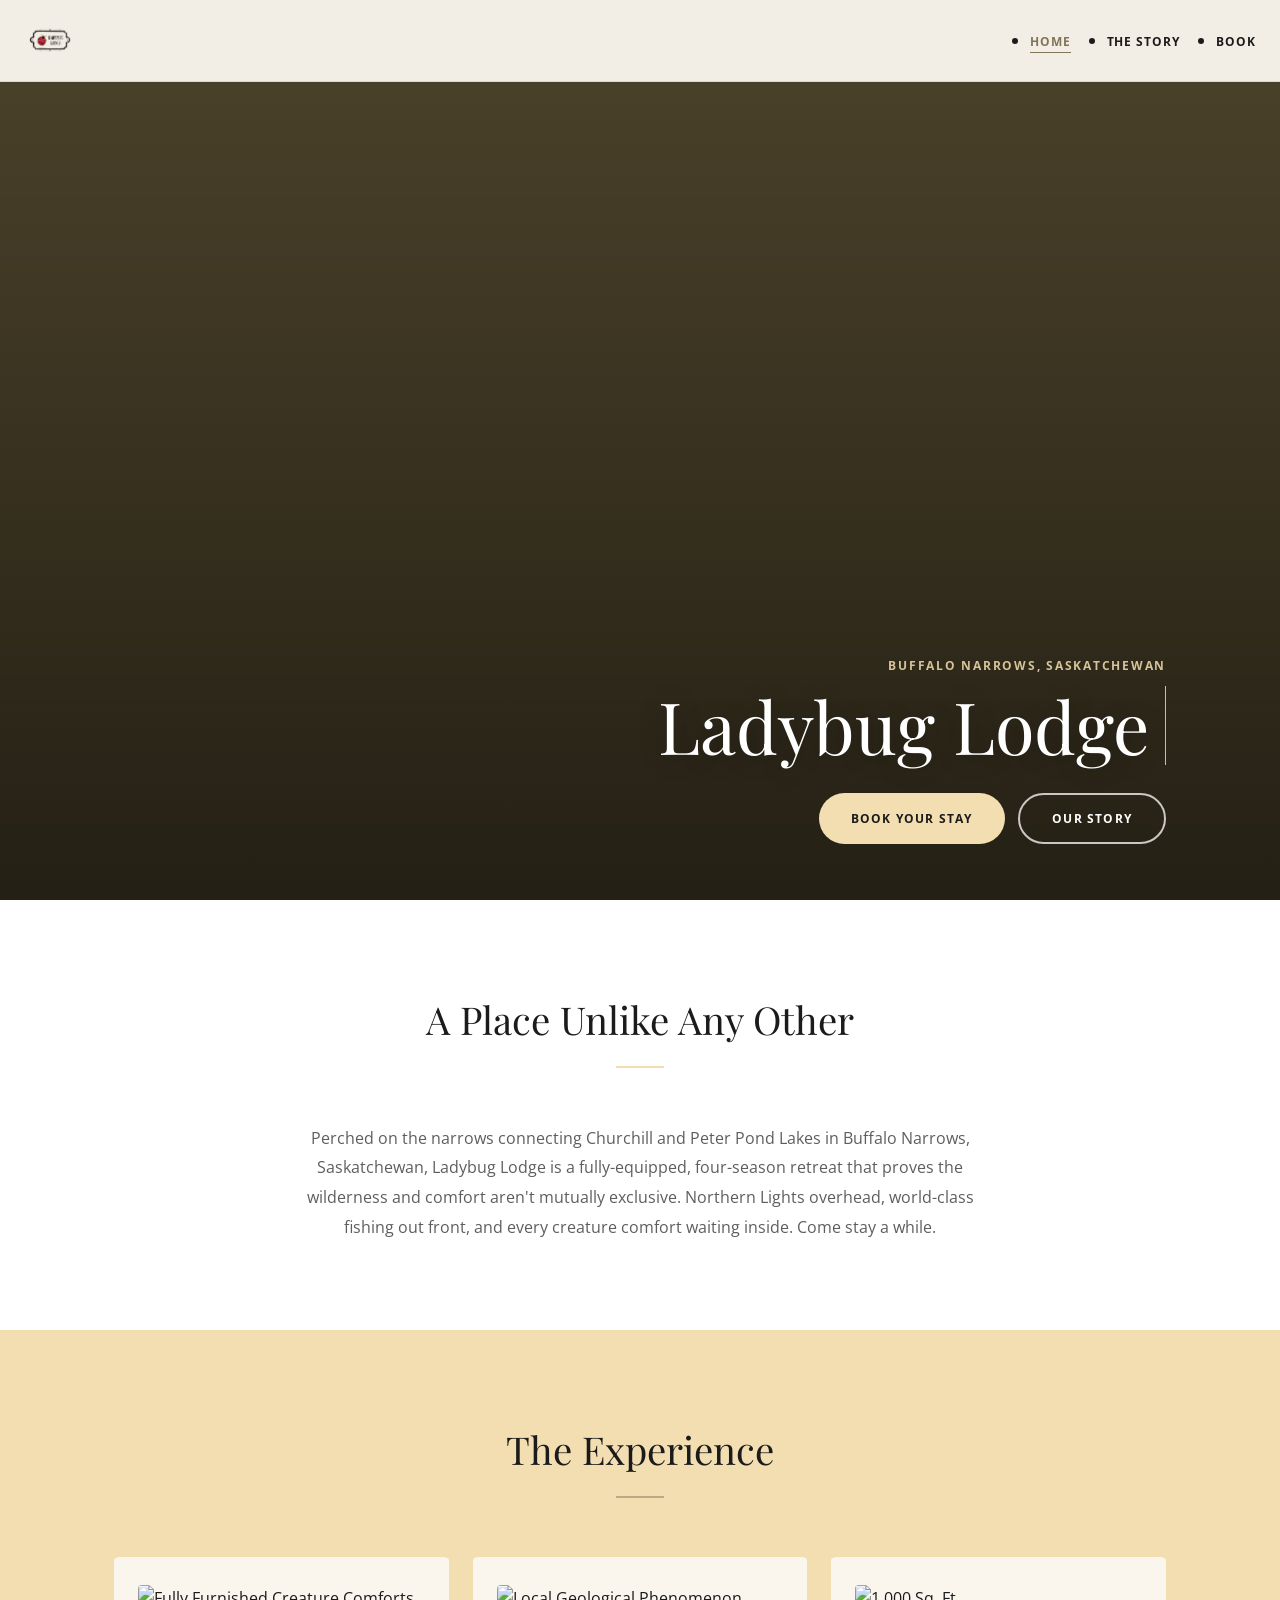
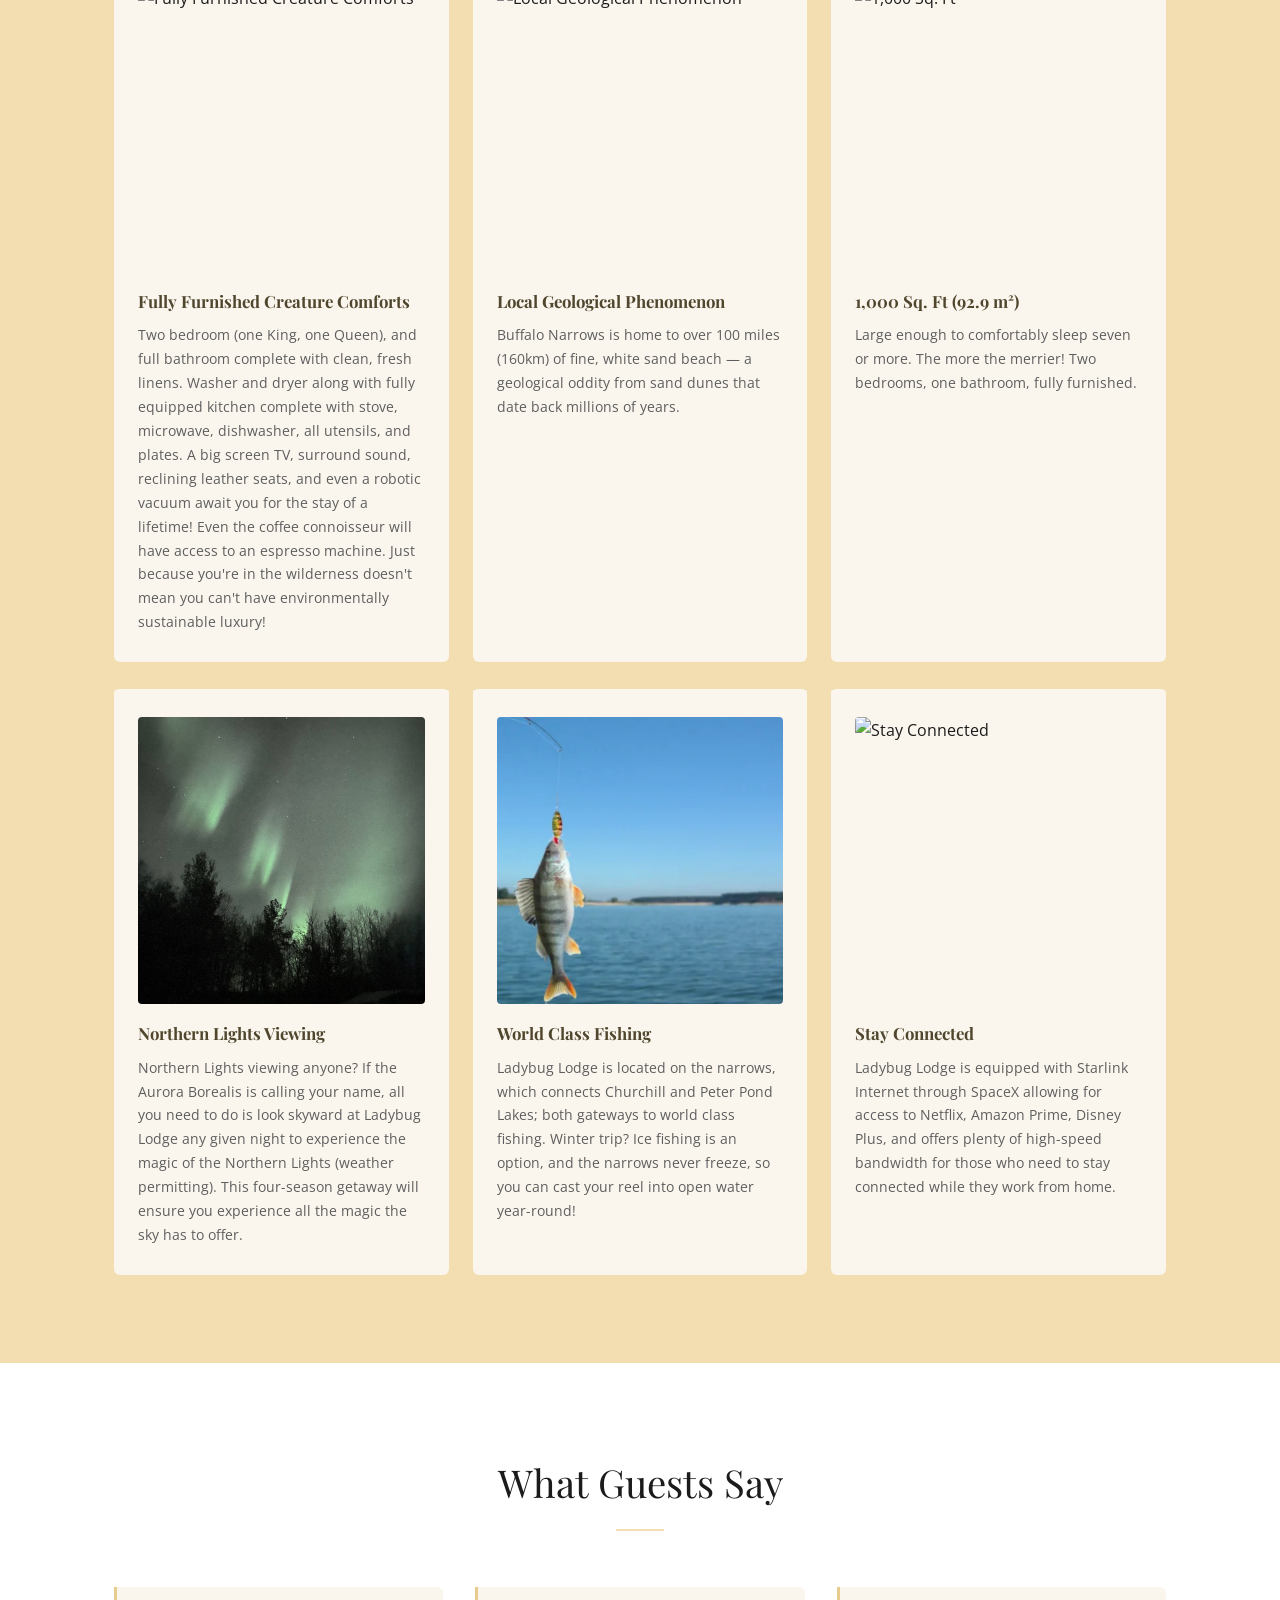
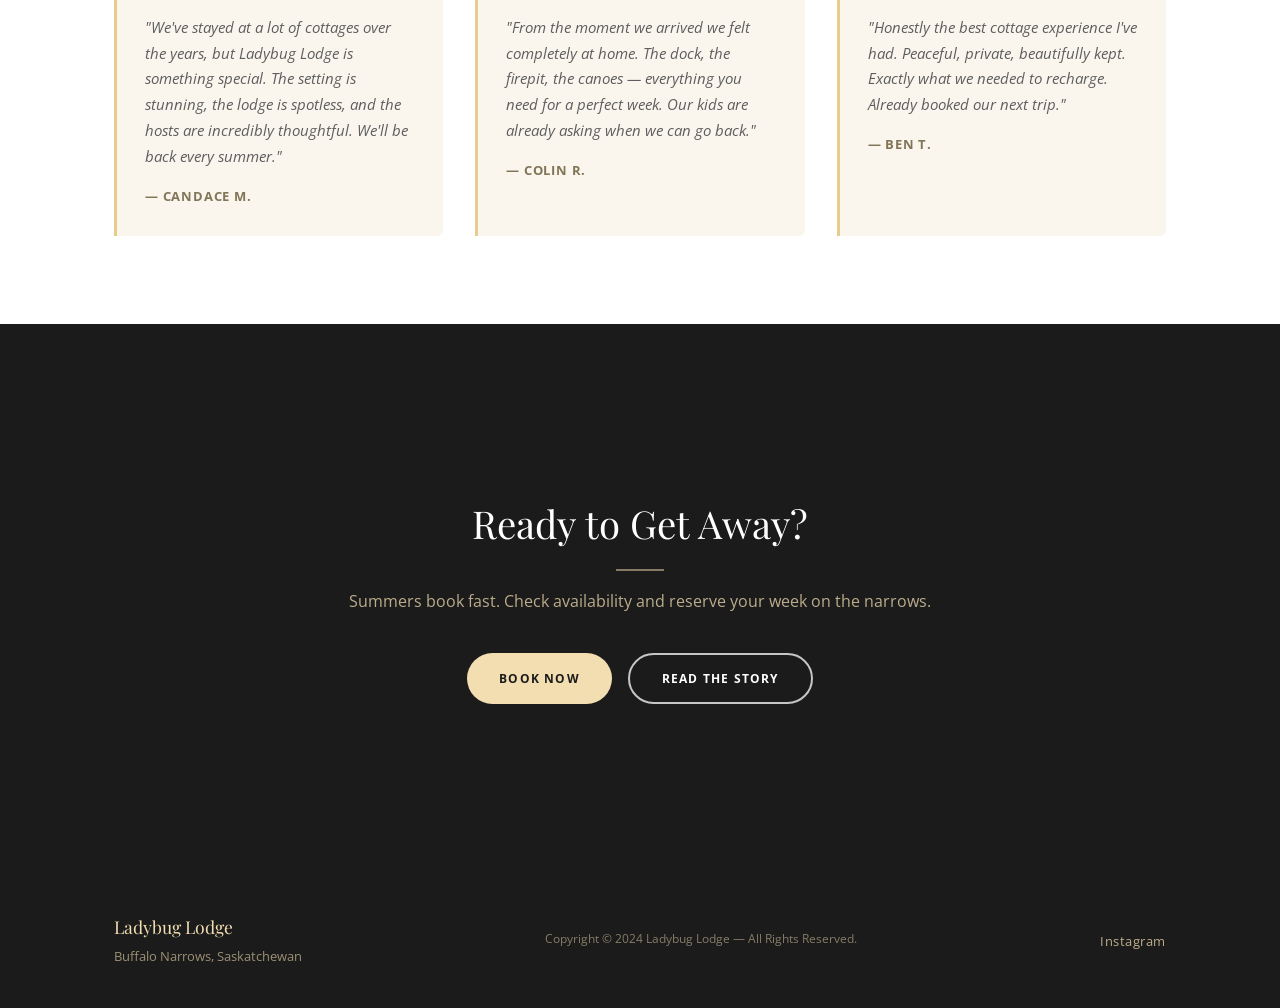
==== index.html @ e51185fc "Switch to local images — real lodge photos, local logo Replace all GoDaddy CDN image URLs with local" ====
<!DOCTYPE html>
<html lang="en">
<head>
  <meta charset="UTF-8">
  <meta name="viewport" content="width=device-width, initial-scale=1.0">
  <title>Ladybug Lodge — Buffalo Narrows, Saskatchewan</title>
  <meta name="description" content="Ladybug Lodge — a fully-equipped four-season retreat on the narrows connecting Churchill and Peter Pond Lakes in Buffalo Narrows, Saskatchewan.">
  <link rel="preconnect" href="https://fonts.googleapis.com">
  <link rel="preconnect" href="https://fonts.gstatic.com" crossorigin>
  <link href="https://fonts.googleapis.com/css2?family=Playfair+Display:wght@400;700&family=Open+Sans:wght@400;600;700&display=swap" rel="stylesheet">
  <link rel="stylesheet" href="style.css">
</head>
<body>

  <!-- NAV -->
  <nav class="nav">
    <a class="nav-logo" href="index.html">
      <img src="images/logo.png" alt="Ladybug Lodge">
    </a>
    <ul class="nav-links" id="navLinks">
      <li><a href="index.html" class="active">Home</a></li>
      <li><a href="story.html">The Story</a></li>
      <li><a href="book.html">Book</a></li>
    </ul>
    <button class="nav-hamburger" id="hamburger" aria-label="Open menu">&#9776;</button>
  </nav>

  <!-- HERO -->
  <section class="hero">
    <div class="hero-content">
      <p class="hero-eyebrow">Buffalo Narrows, Saskatchewan</p>
      <h1 class="hero-title">Ladybug Lodge</h1>
      <div class="hero-ctas">
        <a href="book.html" class="btn btn-primary">Book Your Stay</a>
        <a href="story.html" class="btn btn-outline-light">Our Story</a>
      </div>
    </div>
  </section>

  <!-- ABOUT -->
  <section class="section section-white">
    <div class="container">
      <div class="section-header">
        <h2 class="section-title">A Place Unlike Any Other</h2>
        <div class="section-divider"></div>
      </div>
      <p class="description">
        Perched on the narrows connecting Churchill and Peter Pond Lakes in Buffalo Narrows, Saskatchewan,
        Ladybug Lodge is a fully-equipped, four-season retreat that proves the wilderness and comfort aren't
        mutually exclusive. Northern Lights overhead, world-class fishing out front, and every creature
        comfort waiting inside. Come stay a while.
      </p>
    </div>
  </section>

  <!-- FEATURES -->
  <section class="section section-sand">
    <div class="container">
      <div class="section-header">
        <h2 class="section-title">The Experience</h2>
        <div class="section-divider"></div>
      </div>
      <div class="features">

        <div class="feature-card">
          <img class="feature-img" src="images/mugs.jpg" alt="Fully Furnished Creature Comforts">
          <h3 class="feature-title">Fully Furnished Creature Comforts</h3>
          <p class="feature-text">Two bedroom (one King, one Queen), and full bathroom complete with clean, fresh linens. Washer and dryer along with fully equipped kitchen complete with stove, microwave, dishwasher, all utensils, and plates. A big screen TV, surround sound, reclining leather seats, and even a robotic vacuum await you for the stay of a lifetime! Even the coffee connoisseur will have access to an espresso machine. Just because you're in the wilderness doesn't mean you can't have environmentally sustainable luxury!</p>
        </div>

        <div class="feature-card">
          <img class="feature-img" src="images/beach-1.jpg" alt="Local Geological Phenomenon">
          <h3 class="feature-title">Local Geological Phenomenon</h3>
          <p class="feature-text">Buffalo Narrows is home to over 100 miles (160km) of fine, white sand beach — a geological oddity from sand dunes that date back millions of years.</p>
        </div>

        <div class="feature-card">
          <img class="feature-img" src="images/hammock-loft.JPG" alt="1,000 Sq. Ft">
          <h3 class="feature-title">1,000 Sq. Ft (92.9 m&sup2;)</h3>
          <p class="feature-text">Large enough to comfortably sleep seven or more. The more the merrier! Two bedrooms, one bathroom, fully furnished.</p>
        </div>

        <div class="feature-card">
          <img class="feature-img" src="images/Northern-Lights.jpg" alt="Northern Lights Viewing">
          <h3 class="feature-title">Northern Lights Viewing</h3>
          <p class="feature-text">Northern Lights viewing anyone? If the Aurora Borealis is calling your name, all you need to do is look skyward at Ladybug Lodge any given night to experience the magic of the Northern Lights (weather permitting). This four-season getaway will ensure you experience all the magic the sky has to offer.</p>
        </div>

        <div class="feature-card">
          <img class="feature-img" src="images/walleye-rod.jpg" alt="World Class Fishing">
          <h3 class="feature-title">World Class Fishing</h3>
          <p class="feature-text">Ladybug Lodge is located on the narrows, which connects Churchill and Peter Pond Lakes; both gateways to world class fishing. Winter trip? Ice fishing is an option, and the narrows never freeze, so you can cast your reel into open water year-round!</p>
        </div>

        <div class="feature-card">
          <img class="feature-img" src="images/Writing-Nook.JPG" alt="Stay Connected">
          <h3 class="feature-title">Stay Connected</h3>
          <p class="feature-text">Ladybug Lodge is equipped with Starlink Internet through SpaceX allowing for access to Netflix, Amazon Prime, Disney Plus, and offers plenty of high-speed bandwidth for those who need to stay connected while they work from home.</p>
        </div>

      </div>
    </div>
  </section>

  <!-- REVIEWS -->
  <section class="section section-white">
    <div class="container">
      <div class="section-header">
        <h2 class="section-title">What Guests Say</h2>
        <div class="section-divider"></div>
      </div>
      <div class="reviews">
        <div class="review-card">
          <p class="review-quote">"We've stayed at a lot of cottages over the years, but Ladybug Lodge is something special. The setting is stunning, the lodge is spotless, and the hosts are incredibly thoughtful. We'll be back every summer."</p>
          <p class="review-author">— Candace M.</p>
        </div>
        <div class="review-card">
          <p class="review-quote">"From the moment we arrived we felt completely at home. The dock, the firepit, the canoes — everything you need for a perfect week. Our kids are already asking when we can go back."</p>
          <p class="review-author">— Colin R.</p>
        </div>
        <div class="review-card">
          <p class="review-quote">"Honestly the best cottage experience I've had. Peaceful, private, beautifully kept. Exactly what we needed to recharge. Already booked our next trip."</p>
          <p class="review-author">— Ben T.</p>
        </div>
      </div>
    </div>
  </section>

  <!-- CTA BANNER -->
  <section class="section section-charcoal">
    <div class="container cta-banner">
      <h2 class="section-title">Ready to Get Away?</h2>
      <div class="section-divider"></div>
      <p class="description" style="color: rgba(242,222,177,0.75); margin-top: 1rem;">
        Summers book fast. Check availability and reserve your week on the narrows.
      </p>
      <div style="display:flex; gap: 1rem; justify-content: center; flex-wrap: wrap; margin-top: 2rem;">
        <a href="book.html" class="btn btn-primary">Book Now</a>
        <a href="story.html" class="btn btn-outline-light">Read the Story</a>
      </div>
    </div>
  </section>

  <!-- FOOTER -->
  <footer class="footer">
    <div class="container footer-inner">
      <div>
        <p class="footer-logo">Ladybug Lodge</p>
        <p class="footer-address">Buffalo Narrows, Saskatchewan</p>
      </div>
      <p class="footer-copy">Copyright &copy; 2024 Ladybug Lodge &mdash; All Rights Reserved.</p>
      <div class="footer-social">
        <a href="https://www.instagram.com/ladybuglodge" target="_blank" rel="noopener">Instagram</a>
      </div>
    </div>
  </footer>

  <script>
    const hamburger = document.getElementById('hamburger');
    const navLinks = document.getElementById('navLinks');
    hamburger.addEventListener('click', () => navLinks.classList.toggle('open'));
  </script>

</body>
</html>
---- style.css ----
*, *::before, *::after { box-sizing: border-box; margin: 0; padding: 0; }

:root {
  --sand:       #f2deb1;
  --sand-light: #faf6ee;
  --sand-dark:  #e8cc8e;
  --charcoal:   #1b1b1b;
  --brown:      #827557;
  --brown-dark: #50462d;
  --gray:       #5e5e5e;
  --white:      #ffffff;
  --max-w:      1100px;
}

html { scroll-behavior: smooth; }

body {
  font-family: 'Open Sans', arial, sans-serif;
  font-size: 16px;
  line-height: 1.65;
  color: var(--charcoal);
  background: var(--sand-light);
}

img { display: block; max-width: 100%; }

a { color: inherit; }

/* ─── NAVIGATION ─────────────────────────────────────────── */
.nav {
  position: fixed; top: 0; left: 0; right: 0; z-index: 200;
  display: flex; align-items: center; justify-content: space-between;
  padding: 0.9rem 1.5rem;
  background: rgba(250, 246, 238, 0.96);
  backdrop-filter: blur(8px);
  border-bottom: 1px solid rgba(130, 117, 87, 0.18);
  transition: background 0.3s;
}

.nav-logo {
  display: flex; align-items: center;
  text-decoration: none;
}

.nav-logo img {
  height: 52px;
  width: auto;
  object-fit: contain;
}

.nav-links {
  display: flex; align-items: center; gap: 2.25rem;
}

.nav-links a {
  font-size: 0.75rem;
  font-weight: 700;
  letter-spacing: 0.08em;
  text-transform: uppercase;
  text-decoration: none;
  color: var(--charcoal);
  padding-bottom: 2px;
  border-bottom: 1px solid transparent;
  transition: color 0.2s, border-color 0.2s;
}

.nav-links a:hover,
.nav-links a.active {
  color: var(--brown);
  border-bottom-color: var(--brown);
}

.nav-hamburger {
  display: none;
  background: none; border: none; cursor: pointer;
  font-size: 1.6rem; color: var(--charcoal);
  padding: 0.25rem;
  line-height: 1;
}

/* ─── HERO ───────────────────────────────────────────────── */
.hero {
  height: 100vh; min-height: 640px;
  position: relative;
  display: flex; align-items: flex-end;
  background-color: var(--brown-dark);
  background-image: url('images/hero.jpg');
  background-size: cover;
  background-position: center 30%;
  background-attachment: fixed;
}

.hero::after {
  content: '';
  position: absolute; inset: 0;
  background: linear-gradient(to bottom,
    rgba(0,0,0,0.04) 0%,
    rgba(0,0,0,0.55) 100%);
}

.hero-content {
  position: relative; z-index: 1;
  width: 100%; max-width: var(--max-w);
  margin: 0 auto;
  padding: 3rem 1.5rem 3.5rem;
  text-align: right;
}

.hero-eyebrow {
  font-size: 0.78rem;
  font-weight: 700;
  letter-spacing: 0.14em;
  text-transform: uppercase;
  color: var(--sand);
  margin-bottom: 0.6rem;
  opacity: 0.85;
}

.hero-title {
  font-family: 'Playfair Display', Georgia, serif;
  font-size: clamp(2.4rem, 6vw, 4.5rem);
  font-weight: 400;
  color: var(--white);
  line-height: 1.1;
  text-shadow: 0 2px 24px rgba(0,0,0,0.25);
  border-right: 1px solid rgba(255,255,255,0.7);
  padding-right: 1rem;
  display: inline-block;
}

.hero-ctas {
  display: flex; gap: 0.85rem; justify-content: flex-end;
  margin-top: 1.75rem;
  flex-wrap: wrap;
}

/* ─── BUTTONS ────────────────────────────────────────────── */
.btn {
  display: inline-flex; align-items: center; justify-content: center;
  padding: 0.85rem 2rem;
  border-radius: 50px;
  font-size: 0.75rem;
  font-weight: 700;
  letter-spacing: 0.1em;
  text-transform: uppercase;
  text-decoration: none;
  cursor: pointer;
  border: none;
  transition: all 0.2s;
  min-height: 50px;
}

.btn-primary {
  background: var(--sand);
  color: var(--charcoal);
}
.btn-primary:hover { background: #fefcf9; }

.btn-dark {
  background: var(--charcoal);
  color: var(--sand);
}
.btn-dark:hover { background: #333; }

.btn-outline-light {
  background: transparent;
  color: var(--white);
  border: 2px solid rgba(255,255,255,0.75);
}
.btn-outline-light:hover { background: rgba(255,255,255,0.12); }

.btn-outline-dark {
  background: transparent;
  color: var(--charcoal);
  border: 2px solid var(--charcoal);
}
.btn-outline-dark:hover { background: var(--charcoal); color: var(--sand-light); }

/* ─── LAYOUT ─────────────────────────────────────────────── */
.container {
  max-width: var(--max-w);
  margin: 0 auto;
  padding: 0 1.5rem;
}

.section { padding: 5.5rem 0; }
.section-white { background: var(--white); }
.section-sand  { background: var(--sand); }
.section-charcoal { background: var(--charcoal); color: var(--white); }

.section-header { text-align: center; margin-bottom: 3.5rem; }

.section-title {
  font-family: 'Playfair Display', Georgia, serif;
  font-size: clamp(1.6rem, 3vw, 2.4rem);
  font-weight: 400;
  color: inherit;
}

.section-divider {
  width: 48px; height: 2px;
  background: var(--sand);
  margin: 0.9rem auto 0;
}
.section-charcoal .section-divider { background: rgba(242,222,177,0.5); }
.section-sand .section-divider { background: rgba(80,70,45,0.35); }

/* ─── DESCRIPTION (centered text block) ─────────────────── */
.description {
  max-width: 680px;
  margin: 0 auto;
  font-size: 1rem;
  line-height: 1.85;
  color: var(--gray);
  text-align: center;
}

/* ─── FEATURES ───────────────────────────────────────────── */
.features {
  display: grid;
  grid-template-columns: repeat(3, 1fr);
  gap: 1.5rem;
}

.feature-card {
  background: var(--sand-light);
  border-radius: 6px;
  padding: 1.75rem 1.5rem;
  border-top: 3px solid var(--sand);
}

.feature-icon { font-size: 1.75rem; margin-bottom: 0.65rem; }

.feature-img {
  width: 100%;
  aspect-ratio: 1 / 1;
  object-fit: cover;
  border-radius: 4px;
  margin-bottom: 1rem;
}

.feature-title {
  font-family: 'Playfair Display', Georgia, serif;
  font-size: 1.05rem;
  font-weight: 700;
  margin-bottom: 0.5rem;
  color: var(--brown-dark);
}

.feature-text {
  font-size: 0.88rem;
  color: var(--gray);
  line-height: 1.7;
}

/* ─── REVIEWS ────────────────────────────────────────────── */
.reviews {
  display: grid;
  grid-template-columns: repeat(3, 1fr);
  gap: 2rem;
}

.review-card {
  padding: 1.75rem;
  border-left: 3px solid var(--sand-dark);
  background: var(--sand-light);
  border-radius: 0 6px 6px 0;
}

.review-quote {
  font-size: 0.925rem;
  line-height: 1.75;
  color: var(--gray);
  font-style: italic;
}

.review-author {
  margin-top: 1rem;
  font-weight: 700;
  font-size: 0.82rem;
  letter-spacing: 0.06em;
  text-transform: uppercase;
  color: var(--brown);
}

/* ─── CTA BANNER ─────────────────────────────────────────── */
.cta-banner {
  text-align: center;
  padding: 5rem 1.5rem;
}

.cta-banner .section-title { margin-bottom: 0.75rem; }
.cta-banner .description { margin-bottom: 2.25rem; }

/* ─── BOOK PAGE ──────────────────────────────────────────── */
.book-grid {
  display: grid;
  grid-template-columns: 1fr 1fr;
  gap: 2rem;
  margin-top: 1rem;
}

.book-card {
  background: var(--white);
  border-radius: 8px;
  padding: 2.25rem 2rem;
  text-align: center;
  border: 1px solid rgba(130,117,87,0.2);
}

.book-card-title {
  font-family: 'Playfair Display', Georgia, serif;
  font-size: 1.3rem;
  margin-bottom: 0.65rem;
  color: var(--brown-dark);
}

.book-card-text {
  font-size: 0.9rem;
  color: var(--gray);
  margin-bottom: 1.75rem;
  line-height: 1.7;
}

.placeholder-block {
  background: var(--white);
  border: 2px dashed rgba(130,117,87,0.35);
  border-radius: 8px;
  padding: 3rem 2rem;
  text-align: center;
  color: var(--gray);
  font-size: 0.9rem;
}

.placeholder-block p { margin-bottom: 0.4rem; }
.placeholder-block strong { color: var(--brown); }

/* ─── STORY PAGE ─────────────────────────────────────────── */
.story-body {
  max-width: 720px;
  margin: 0 auto;
  font-size: 1.05rem;
  line-height: 1.9;
  color: var(--charcoal);
}

.story-body p { margin-bottom: 1.5rem; }
.story-body h2 { font-family: 'Playfair Display', Georgia, serif; margin-bottom: 1rem; color: var(--brown-dark); }

/* ─── FOOTER ─────────────────────────────────────────────── */
.footer {
  background: var(--charcoal);
  padding: 2.5rem 0;
}

.footer-inner {
  display: flex;
  align-items: center;
  justify-content: space-between;
  flex-wrap: wrap;
  gap: 1.25rem;
}

.footer-logo {
  font-family: 'Playfair Display', Georgia, serif;
  font-size: 1.1rem;
  color: var(--sand);
  margin-bottom: 0.3rem;
}

.footer-address {
  font-size: 0.82rem;
  color: rgba(242,222,177,0.6);
}

.footer-copy {
  font-size: 0.78rem;
  color: rgba(242,222,177,0.5);
}

.footer-social a {
  font-size: 0.8rem;
  color: var(--sand);
  text-decoration: none;
  opacity: 0.75;
  letter-spacing: 0.04em;
  transition: opacity 0.2s;
}
.footer-social a:hover { opacity: 1; }

/* ─── PAGE HERO (interior pages) ────────────────────────── */
.page-hero {
  padding-top: 120px;
  padding-bottom: 4rem;
  background: var(--white);
  border-bottom: 1px solid rgba(130,117,87,0.15);
}

.page-hero-title {
  font-family: 'Playfair Display', Georgia, serif;
  font-size: clamp(2rem, 4vw, 3rem);
  font-weight: 400;
  color: var(--brown-dark);
  margin-bottom: 0.5rem;
}

.page-hero-sub {
  font-size: 1rem;
  color: var(--gray);
}

/* ─── RESPONSIVE ─────────────────────────────────────────── */
@media (max-width: 900px) {
  .features  { grid-template-columns: repeat(2, 1fr); }
  .reviews   { grid-template-columns: repeat(2, 1fr); }
  .book-grid { grid-template-columns: 1fr; }
}

@media (max-width: 640px) {
  .nav-links { display: none; }
  .nav-hamburger { display: block; }

  .nav-links.open {
    display: flex; flex-direction: column; gap: 0;
    position: absolute; top: 100%; left: 0; right: 0;
    background: rgba(250,246,238,0.99);
    padding: 0.5rem 0;
    border-bottom: 1px solid rgba(130,117,87,0.2);
    box-shadow: 0 4px 16px rgba(0,0,0,0.08);
  }

  .nav-links.open a {
    padding: 0.85rem 1.5rem;
    border-bottom: none;
    display: block;
  }

  .hero { background-attachment: scroll; }
  .hero-content { text-align: center; }
  .hero-title { border-right: none; border-bottom: 1px solid rgba(255,255,255,0.6); padding-right: 0; padding-bottom: 0.5rem; }
  .hero-ctas { justify-content: center; }

  .features { grid-template-columns: 1fr; }
  .reviews   { grid-template-columns: 1fr; }

  .footer-inner { flex-direction: column; text-align: center; }
}
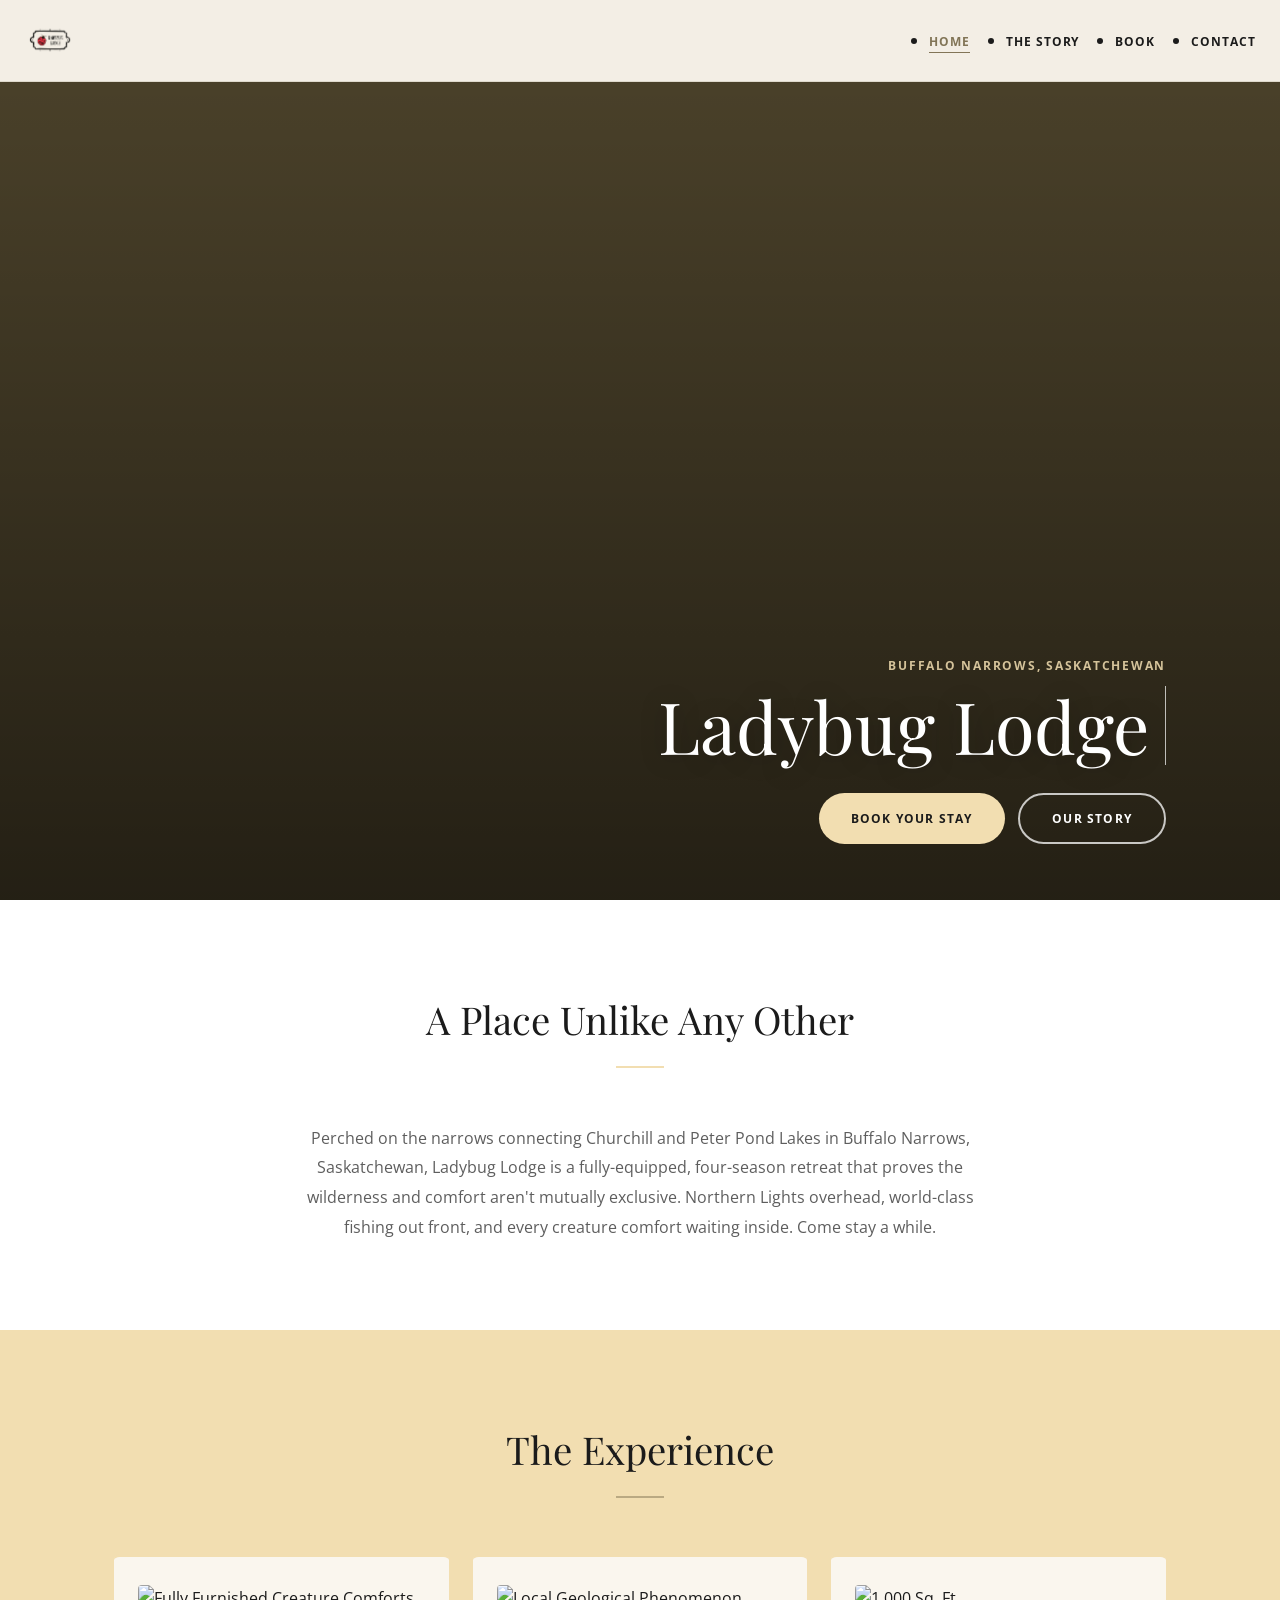
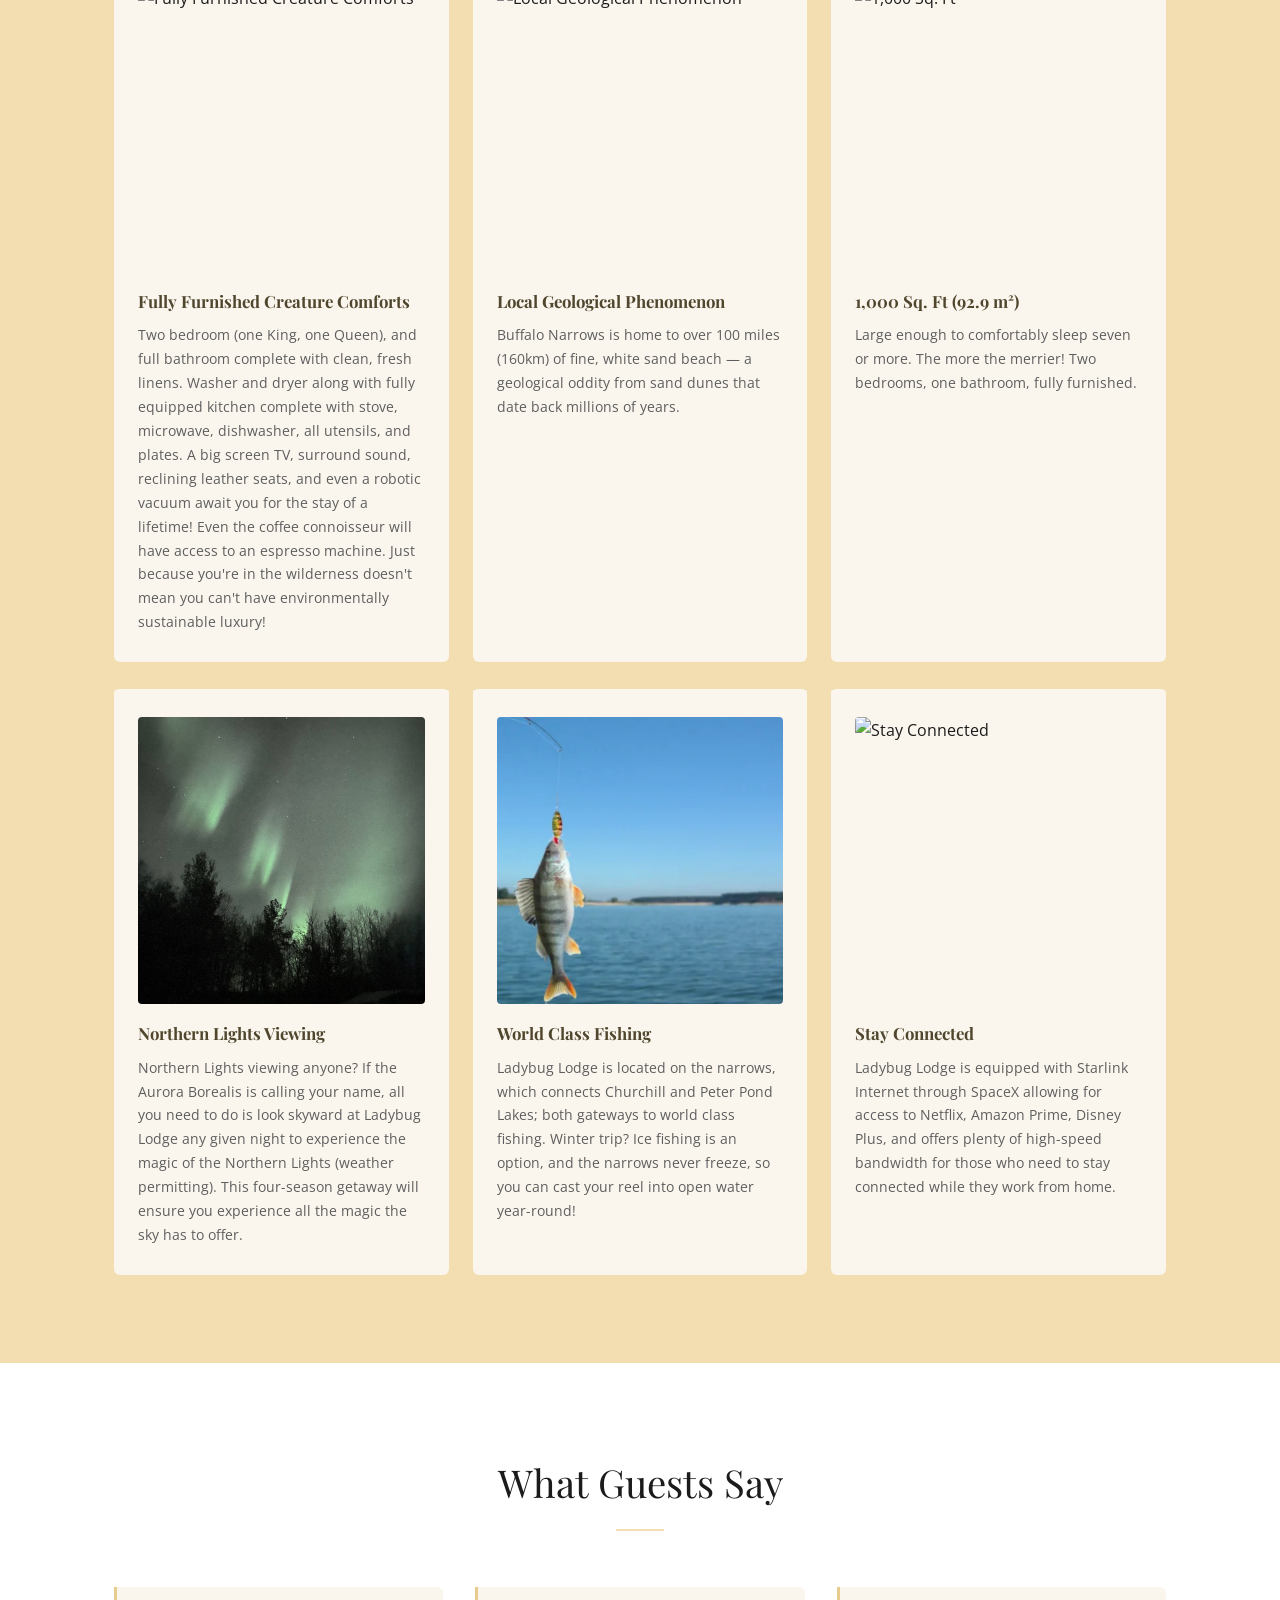
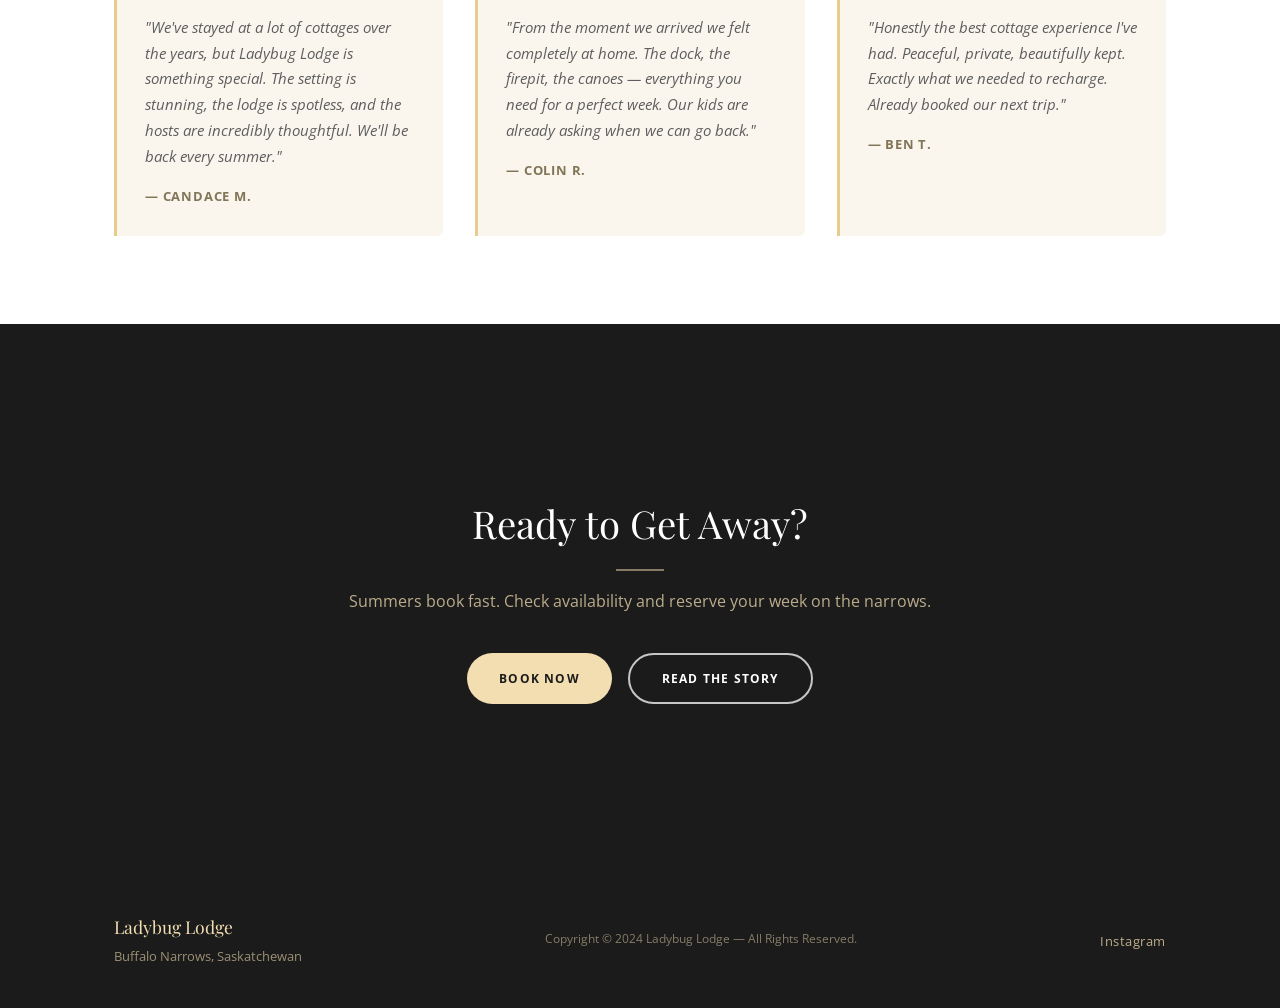
==== commit 8a9e9f99: "Add Contact page and restructure booking flow - New contact.html with inquiry form (name, dates, ema" ====
--- a/index.html
+++ b/index.html
@@ -21,6 +21,7 @@
       <li><a href="index.html" class="active">Home</a></li>
       <li><a href="story.html">The Story</a></li>
       <li><a href="book.html">Book</a></li>
+      <li><a href="contact.html">Contact</a></li>
     </ul>
     <button class="nav-hamburger" id="hamburger" aria-label="Open menu">&#9776;</button>
   </nav>
--- a/style.css
+++ b/style.css
@@ -347,6 +347,178 @@
 .story-body p { margin-bottom: 1.5rem; }
 .story-body h2 { font-family: 'Playfair Display', Georgia, serif; margin-bottom: 1rem; color: var(--brown-dark); }
 
+.story-share {
+  margin-top: 2.5rem;
+  padding-top: 2rem;
+  border-top: 1px solid rgba(130,117,87,0.2);
+}
+
+.story-share-label {
+  font-size: 0.82rem;
+  font-weight: 700;
+  letter-spacing: 0.08em;
+  text-transform: uppercase;
+  color: var(--brown);
+  margin-bottom: 1rem;
+}
+
+.story-share-btns {
+  display: flex;
+  gap: 0.75rem;
+  flex-wrap: wrap;
+}
+
+.share-btn {
+  display: inline-flex;
+  align-items: center;
+  padding: 0.6rem 1.25rem;
+  border-radius: 50px;
+  font-size: 0.75rem;
+  font-weight: 700;
+  letter-spacing: 0.08em;
+  text-transform: uppercase;
+  text-decoration: none;
+  transition: opacity 0.2s;
+}
+.share-btn:hover { opacity: 0.85; }
+.share-facebook { background: #1877f2; color: #fff; }
+.share-x        { background: #000;    color: #fff; }
+.share-whatsapp { background: #25d366; color: #fff; }
+
+/* ─── BOOK DIRECT BANNER ─────────────────────────────────── */
+.book-direct-banner {
+  display: flex;
+  align-items: center;
+  justify-content: space-between;
+  gap: 2.5rem;
+  flex-wrap: wrap;
+  padding: 4rem 1.5rem;
+}
+
+.book-direct-cta {
+  text-align: center;
+  flex-shrink: 0;
+}
+
+/* ─── CONTACT PAGE ───────────────────────────────────────── */
+.contact-grid {
+  display: grid;
+  grid-template-columns: 1.2fr 0.8fr;
+  gap: 4rem;
+  align-items: start;
+}
+
+.form-row {
+  display: grid;
+  grid-template-columns: 1fr 1fr;
+  gap: 1rem;
+}
+
+.form-group {
+  display: flex;
+  flex-direction: column;
+  margin-bottom: 1.25rem;
+}
+
+.form-label {
+  font-size: 0.78rem;
+  font-weight: 700;
+  letter-spacing: 0.06em;
+  text-transform: uppercase;
+  color: var(--brown);
+  margin-bottom: 0.4rem;
+}
+
+.form-input {
+  border: 1.5px solid rgba(130,117,87,0.35);
+  border-radius: 6px;
+  padding: 0.7rem 0.9rem;
+  font-size: 0.95rem;
+  font-family: inherit;
+  color: var(--charcoal);
+  background: var(--white);
+  transition: border-color 0.2s;
+  outline: none;
+}
+
+.form-input:focus { border-color: var(--brown); }
+
+.form-textarea {
+  resize: vertical;
+  min-height: 100px;
+}
+
+.form-success {
+  text-align: center;
+  padding: 3rem 2rem;
+  background: var(--sand-light);
+  border-radius: 8px;
+  border: 2px solid var(--sand-dark);
+}
+
+.form-success p {
+  font-family: 'Playfair Display', Georgia, serif;
+  font-size: 1.1rem;
+  color: var(--brown-dark);
+}
+
+.why-direct-list {
+  list-style: none;
+  padding: 0;
+  margin-bottom: 2rem;
+}
+
+.why-direct-list li {
+  padding: 0.65rem 0 0.65rem 1.5rem;
+  position: relative;
+  font-size: 0.95rem;
+  color: var(--gray);
+  border-bottom: 1px solid rgba(130,117,87,0.12);
+  line-height: 1.6;
+}
+
+.why-direct-list li::before {
+  content: '✓';
+  position: absolute;
+  left: 0;
+  color: var(--brown);
+  font-weight: 700;
+}
+
+.contact-card {
+  background: var(--sand-light);
+  border-radius: 8px;
+  padding: 1.25rem 1.5rem;
+  border-left: 3px solid var(--sand-dark);
+}
+
+.contact-card-label {
+  font-size: 0.78rem;
+  font-weight: 700;
+  letter-spacing: 0.06em;
+  text-transform: uppercase;
+  color: var(--brown);
+  margin-bottom: 0.35rem;
+}
+
+.contact-card-number {
+  display: block;
+  font-family: 'Playfair Display', Georgia, serif;
+  font-size: 1.35rem;
+  color: var(--brown-dark);
+  text-decoration: none;
+  margin-bottom: 0.25rem;
+}
+
+.contact-card-number:hover { color: var(--brown); }
+
+.contact-card-email { font-size: 1rem; }
+
+.contact-card-note {
+  font-size: 0.82rem;
+  color: var(--gray);
+}
+
 /* ─── FOOTER ─────────────────────────────────────────────── */
 .footer {
   background: var(--charcoal);
@@ -411,9 +583,11 @@
 
 /* ─── RESPONSIVE ─────────────────────────────────────────── */
 @media (max-width: 900px) {
-  .features  { grid-template-columns: repeat(2, 1fr); }
-  .reviews   { grid-template-columns: repeat(2, 1fr); }
-  .book-grid { grid-template-columns: 1fr; }
+  .features       { grid-template-columns: repeat(2, 1fr); }
+  .reviews        { grid-template-columns: repeat(2, 1fr); }
+  .book-grid      { grid-template-columns: 1fr; }
+  .contact-grid   { grid-template-columns: 1fr; gap: 3rem; }
+  .book-direct-banner { flex-direction: column; align-items: flex-start; }
 }
 
 @media (max-width: 640px) {
@@ -440,8 +614,9 @@
   .hero-title { border-right: none; border-bottom: 1px solid rgba(255,255,255,0.6); padding-right: 0; padding-bottom: 0.5rem; }
   .hero-ctas { justify-content: center; }
 
-  .features { grid-template-columns: 1fr; }
-  .reviews   { grid-template-columns: 1fr; }
+  .features   { grid-template-columns: 1fr; }
+  .reviews    { grid-template-columns: 1fr; }
+  .form-row   { grid-template-columns: 1fr; }
 
   .footer-inner { flex-direction: column; text-align: center; }
 }
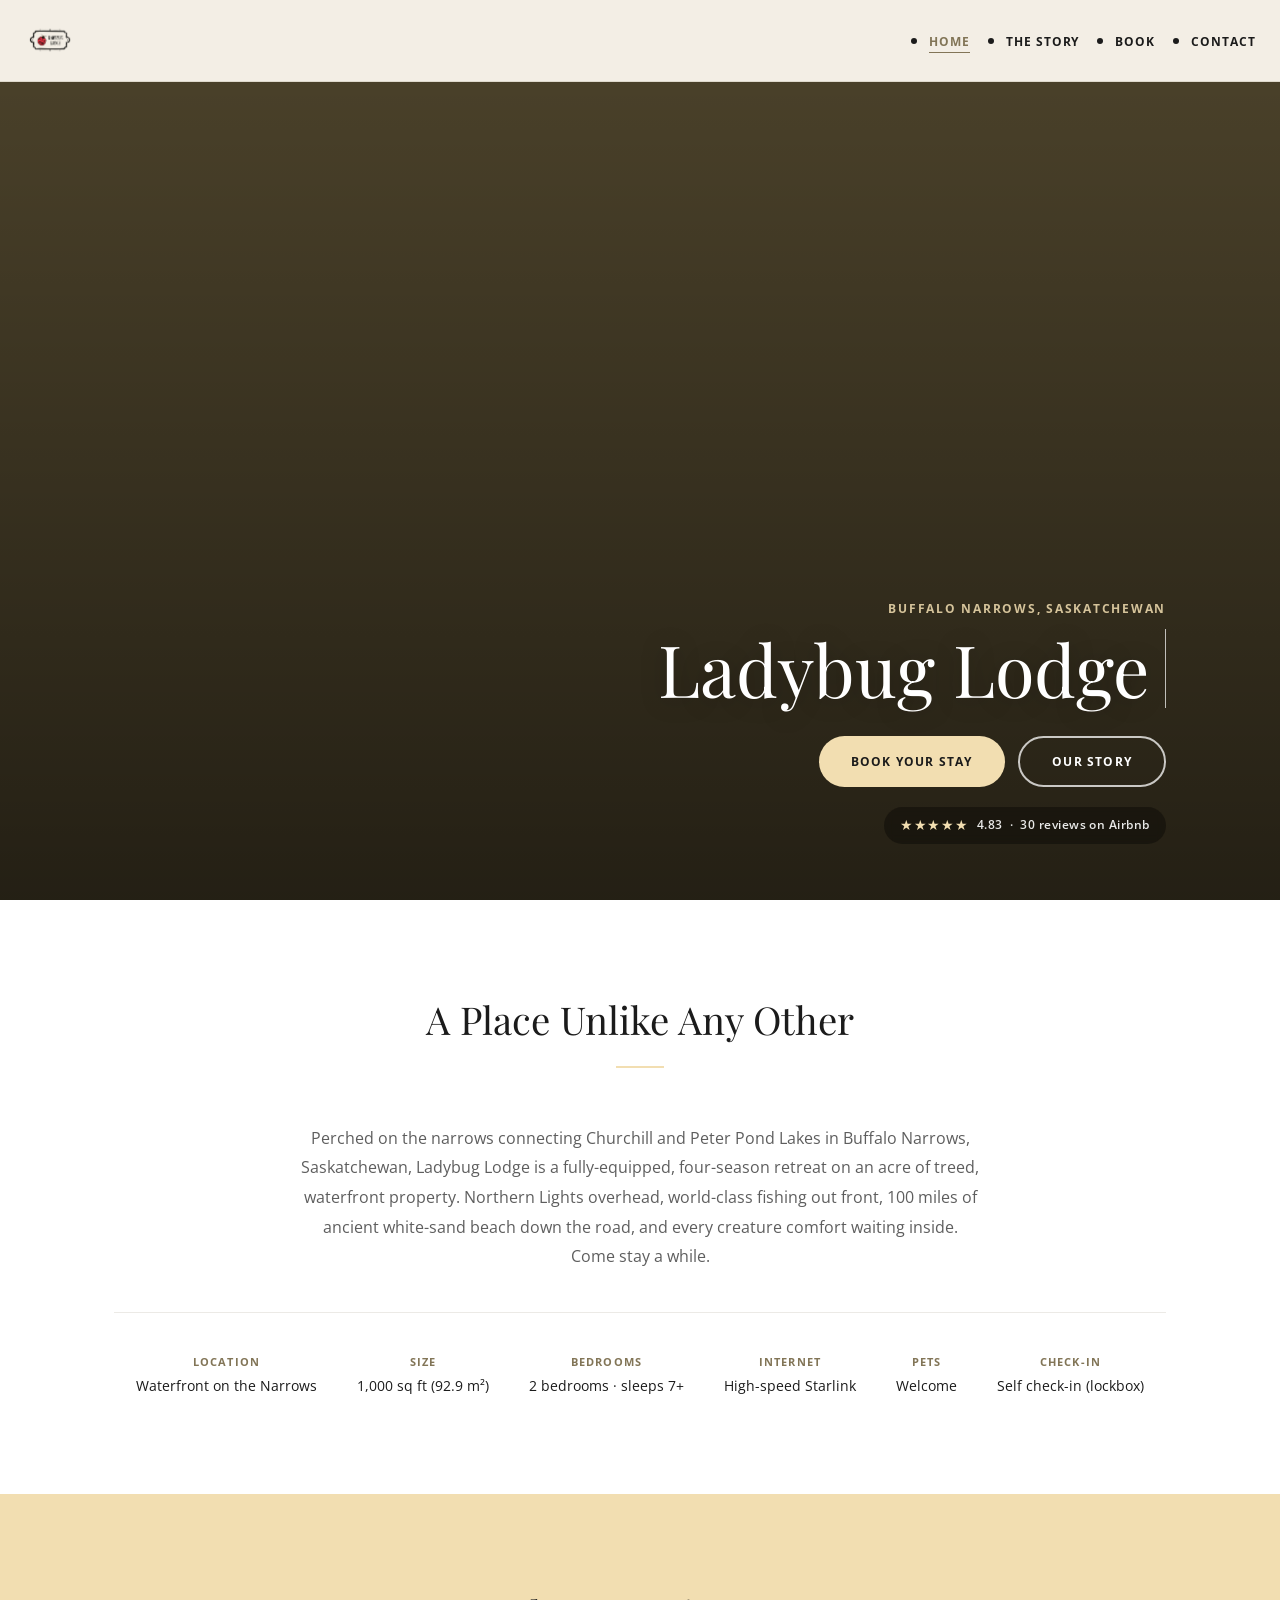
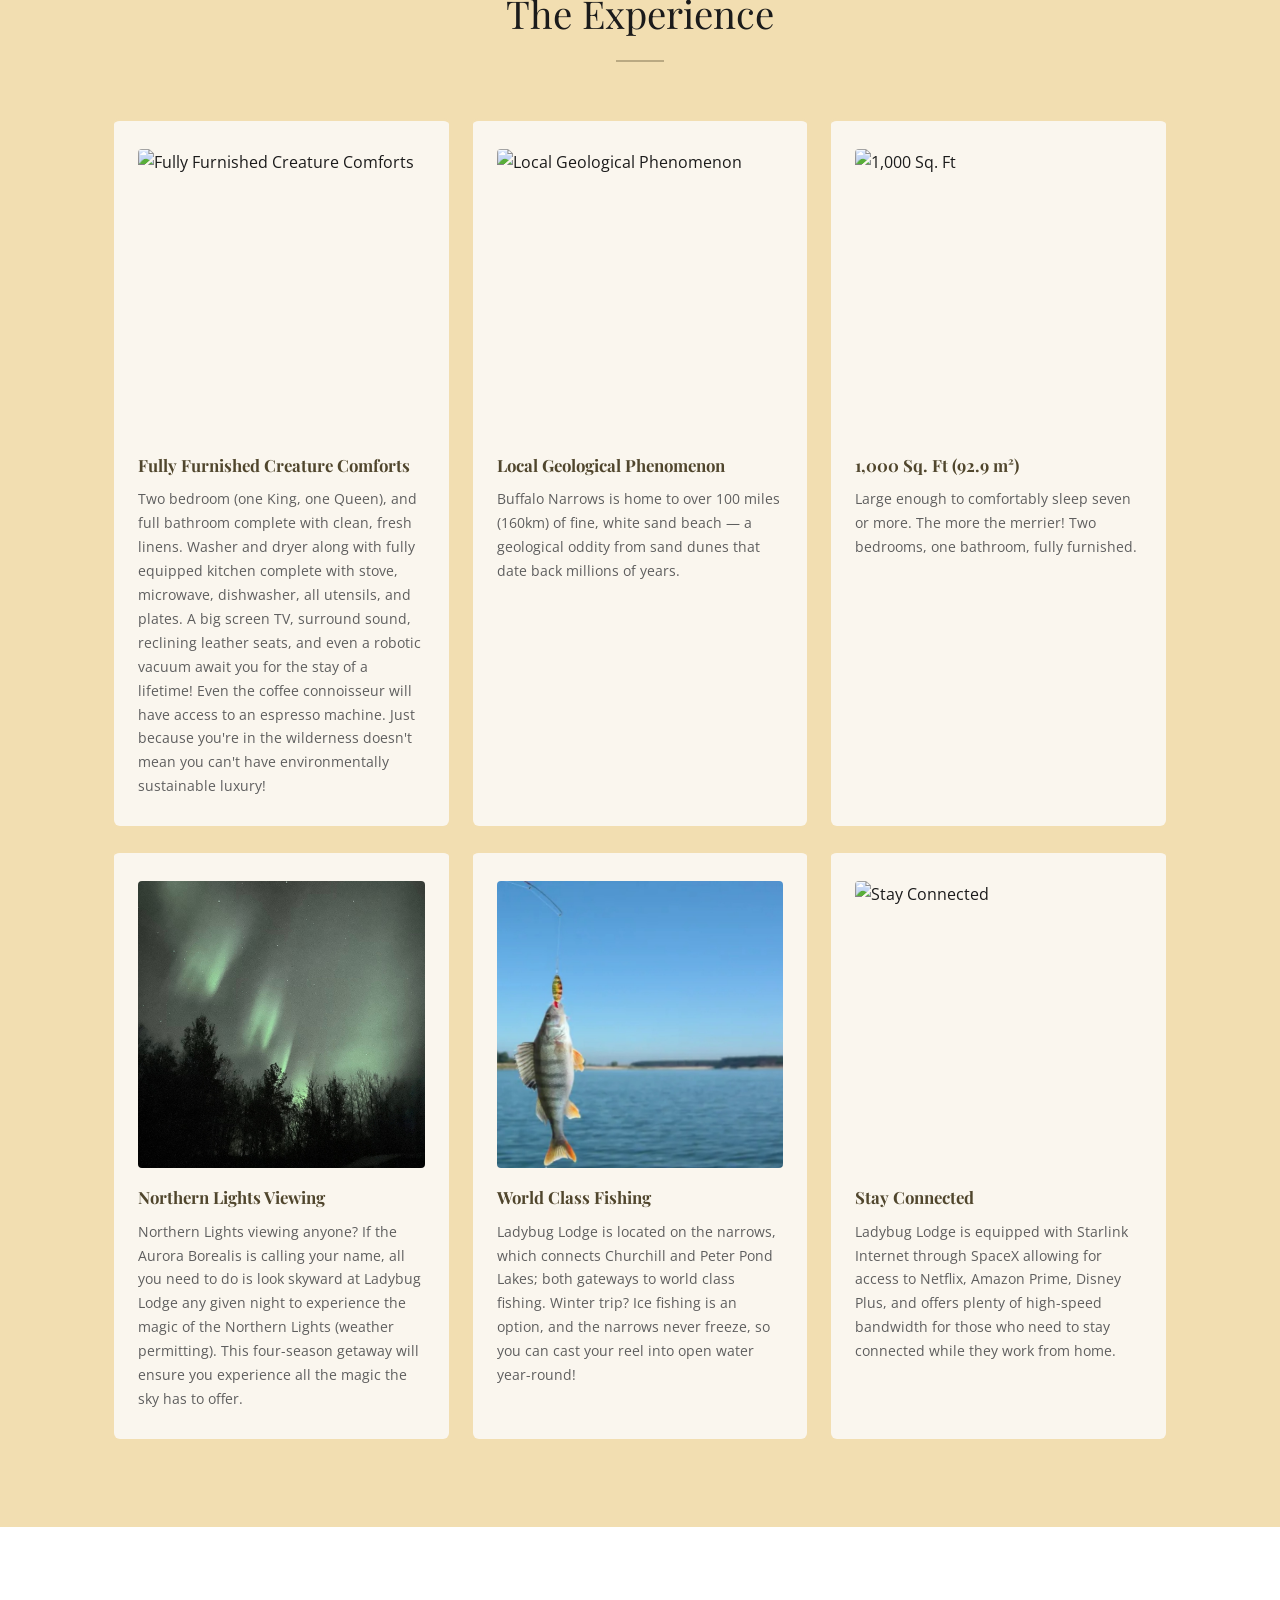
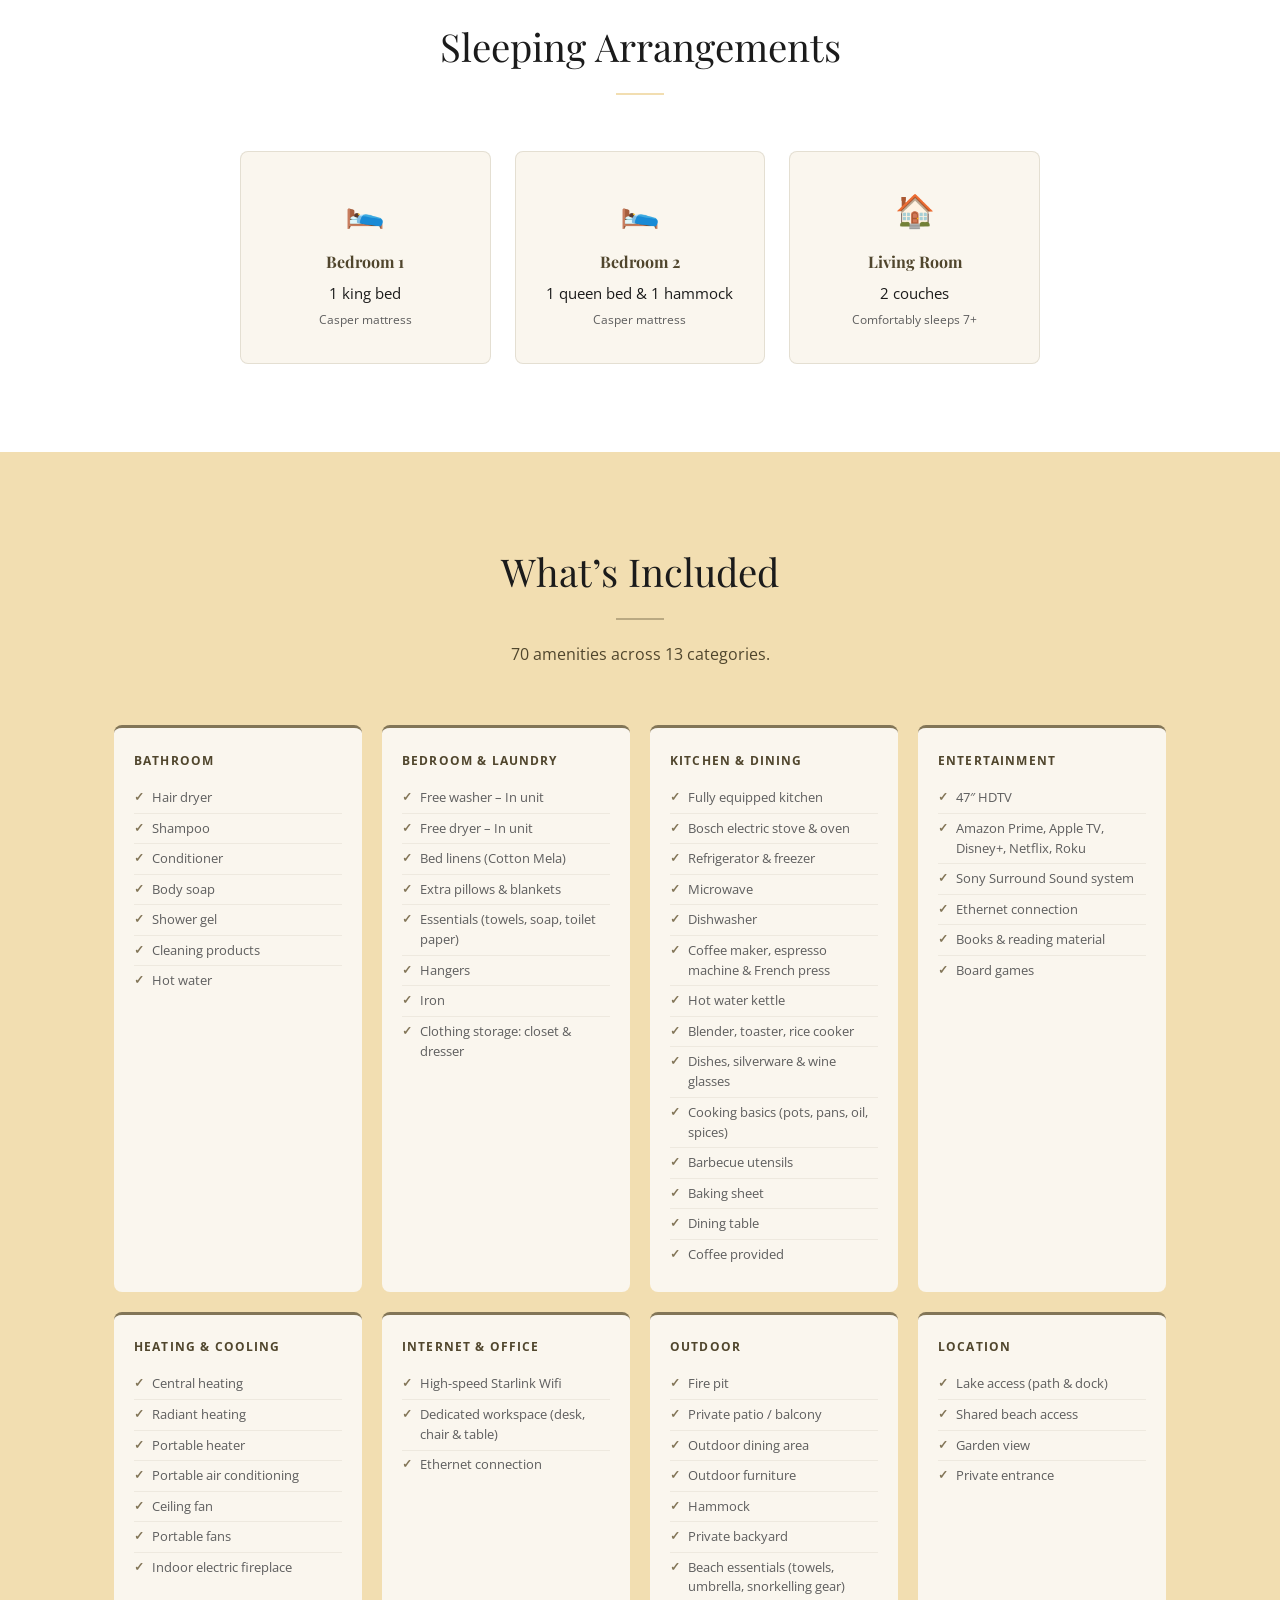
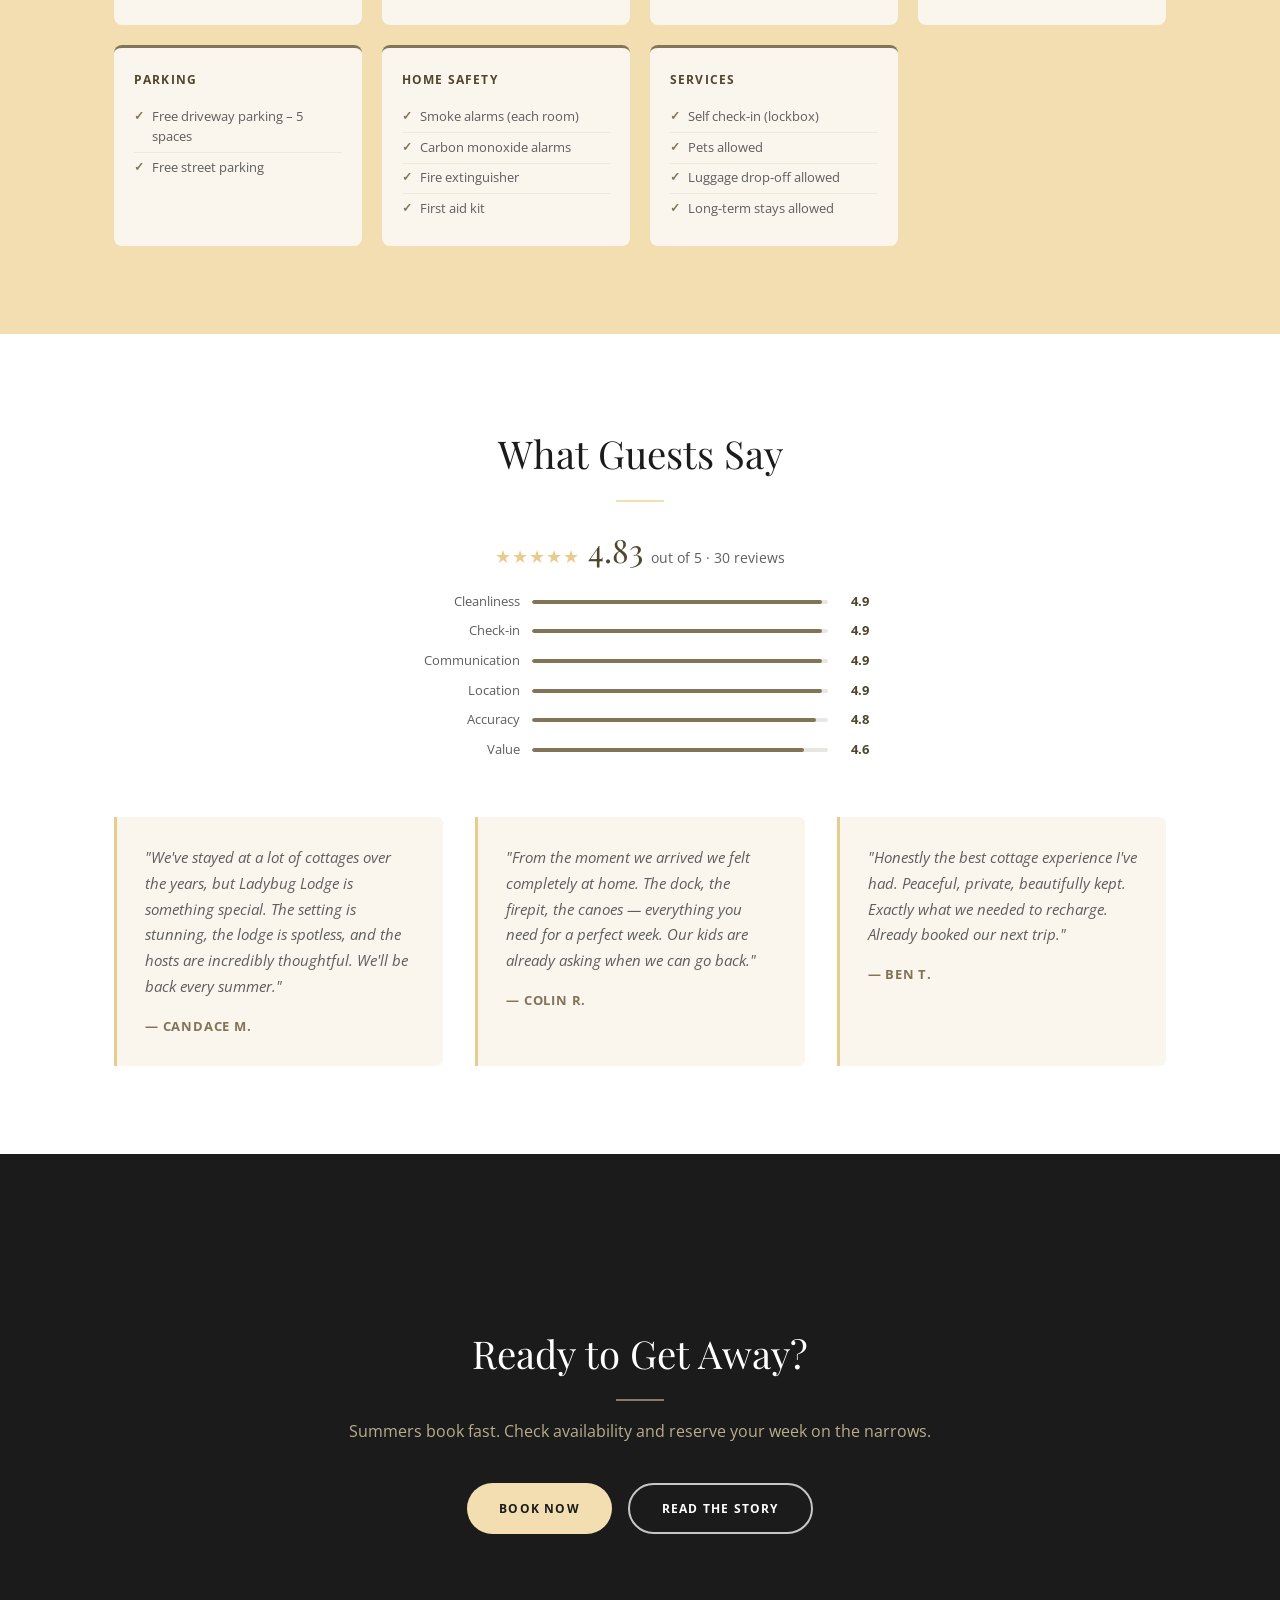
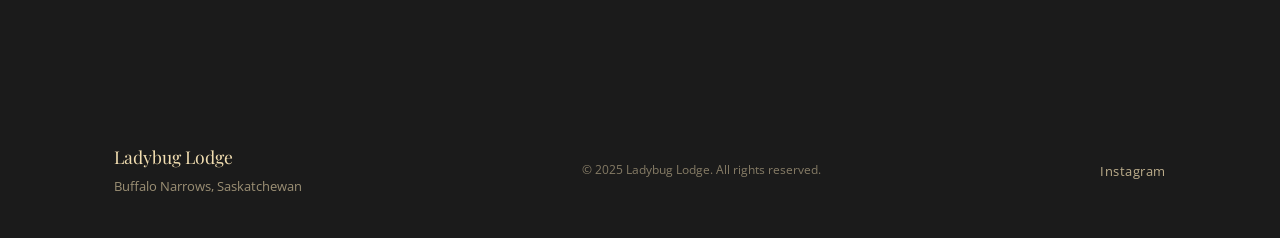
==== commit 9c7f9900: "Enhance homepage with AirBnB content: ratings, amenities, sleeping arrangements - Hero: add 4.83★ · " ====
--- a/index.html
+++ b/index.html
@@ -35,6 +35,10 @@
         <a href="book.html" class="btn btn-primary">Book Your Stay</a>
         <a href="story.html" class="btn btn-outline-light">Our Story</a>
       </div>
+      <div class="hero-rating">
+        <span class="hero-stars">&#9733;&#9733;&#9733;&#9733;&#9733;</span>
+        <span class="hero-rating-text">4.83 &nbsp;&middot;&nbsp; 30 reviews on Airbnb</span>
+      </div>
     </div>
   </section>
 
@@ -47,10 +51,36 @@
       </div>
       <p class="description">
         Perched on the narrows connecting Churchill and Peter Pond Lakes in Buffalo Narrows, Saskatchewan,
-        Ladybug Lodge is a fully-equipped, four-season retreat that proves the wilderness and comfort aren't
-        mutually exclusive. Northern Lights overhead, world-class fishing out front, and every creature
-        comfort waiting inside. Come stay a while.
+        Ladybug Lodge is a fully-equipped, four-season retreat on an acre of treed, waterfront property.
+        Northern Lights overhead, world-class fishing out front, 100 miles of ancient white-sand beach down the road,
+        and every creature comfort waiting inside. Come stay a while.
       </p>
+      <div class="about-details">
+        <div class="about-detail-item">
+          <span class="about-detail-label">Location</span>
+          <span class="about-detail-value">Waterfront on the Narrows</span>
+        </div>
+        <div class="about-detail-item">
+          <span class="about-detail-label">Size</span>
+          <span class="about-detail-value">1,000 sq ft (92.9 m&sup2;)</span>
+        </div>
+        <div class="about-detail-item">
+          <span class="about-detail-label">Bedrooms</span>
+          <span class="about-detail-value">2 bedrooms &middot; sleeps 7+</span>
+        </div>
+        <div class="about-detail-item">
+          <span class="about-detail-label">Internet</span>
+          <span class="about-detail-value">High-speed Starlink</span>
+        </div>
+        <div class="about-detail-item">
+          <span class="about-detail-label">Pets</span>
+          <span class="about-detail-value">Welcome</span>
+        </div>
+        <div class="about-detail-item">
+          <span class="about-detail-label">Check-in</span>
+          <span class="about-detail-value">Self check-in (lockbox)</span>
+        </div>
+      </div>
     </div>
   </section>
 
@@ -103,12 +133,203 @@
     </div>
   </section>
 
+  <!-- SLEEPING ARRANGEMENTS -->
+  <section class="section section-white">
+    <div class="container">
+      <div class="section-header">
+        <h2 class="section-title">Sleeping Arrangements</h2>
+        <div class="section-divider"></div>
+      </div>
+      <div class="sleep-grid">
+        <div class="sleep-card">
+          <p class="sleep-icon">&#128716;</p>
+          <h3 class="sleep-room">Bedroom 1</h3>
+          <p class="sleep-beds">1 king bed</p>
+          <p class="sleep-note">Casper mattress</p>
+        </div>
+        <div class="sleep-card">
+          <p class="sleep-icon">&#128716;</p>
+          <h3 class="sleep-room">Bedroom 2</h3>
+          <p class="sleep-beds">1 queen bed &amp; 1 hammock</p>
+          <p class="sleep-note">Casper mattress</p>
+        </div>
+        <div class="sleep-card">
+          <p class="sleep-icon">&#127968;</p>
+          <h3 class="sleep-room">Living Room</h3>
+          <p class="sleep-beds">2 couches</p>
+          <p class="sleep-note">Comfortably sleeps 7+</p>
+        </div>
+      </div>
+    </div>
+  </section>
+
+  <!-- AMENITIES -->
+  <section class="section section-sand">
+    <div class="container">
+      <div class="section-header">
+        <h2 class="section-title">What&#8217;s Included</h2>
+        <div class="section-divider"></div>
+        <p class="description" style="margin-top:1.25rem; color:var(--brown-dark);">70 amenities across 13 categories.</p>
+      </div>
+      <div class="amenity-cats">
+
+        <div class="amenity-cat">
+          <h3 class="amenity-cat-title">Bathroom</h3>
+          <ul class="amenity-list">
+            <li>Hair dryer</li>
+            <li>Shampoo</li>
+            <li>Conditioner</li>
+            <li>Body soap</li>
+            <li>Shower gel</li>
+            <li>Cleaning products</li>
+            <li>Hot water</li>
+          </ul>
+        </div>
+
+        <div class="amenity-cat">
+          <h3 class="amenity-cat-title">Bedroom &amp; Laundry</h3>
+          <ul class="amenity-list">
+            <li>Free washer &ndash; In unit</li>
+            <li>Free dryer &ndash; In unit</li>
+            <li>Bed linens (Cotton Mela)</li>
+            <li>Extra pillows &amp; blankets</li>
+            <li>Essentials (towels, soap, toilet paper)</li>
+            <li>Hangers</li>
+            <li>Iron</li>
+            <li>Clothing storage: closet &amp; dresser</li>
+          </ul>
+        </div>
+
+        <div class="amenity-cat">
+          <h3 class="amenity-cat-title">Kitchen &amp; Dining</h3>
+          <ul class="amenity-list">
+            <li>Fully equipped kitchen</li>
+            <li>Bosch electric stove &amp; oven</li>
+            <li>Refrigerator &amp; freezer</li>
+            <li>Microwave</li>
+            <li>Dishwasher</li>
+            <li>Coffee maker, espresso machine &amp; French press</li>
+            <li>Hot water kettle</li>
+            <li>Blender, toaster, rice cooker</li>
+            <li>Dishes, silverware &amp; wine glasses</li>
+            <li>Cooking basics (pots, pans, oil, spices)</li>
+            <li>Barbecue utensils</li>
+            <li>Baking sheet</li>
+            <li>Dining table</li>
+            <li>Coffee provided</li>
+          </ul>
+        </div>
+
+        <div class="amenity-cat">
+          <h3 class="amenity-cat-title">Entertainment</h3>
+          <ul class="amenity-list">
+            <li>47&Prime; HDTV</li>
+            <li>Amazon Prime, Apple TV, Disney+, Netflix, Roku</li>
+            <li>Sony Surround Sound system</li>
+            <li>Ethernet connection</li>
+            <li>Books &amp; reading material</li>
+            <li>Board games</li>
+          </ul>
+        </div>
+
+        <div class="amenity-cat">
+          <h3 class="amenity-cat-title">Heating &amp; Cooling</h3>
+          <ul class="amenity-list">
+            <li>Central heating</li>
+            <li>Radiant heating</li>
+            <li>Portable heater</li>
+            <li>Portable air conditioning</li>
+            <li>Ceiling fan</li>
+            <li>Portable fans</li>
+            <li>Indoor electric fireplace</li>
+          </ul>
+        </div>
+
+        <div class="amenity-cat">
+          <h3 class="amenity-cat-title">Internet &amp; Office</h3>
+          <ul class="amenity-list">
+            <li>High-speed Starlink Wifi</li>
+            <li>Dedicated workspace (desk, chair &amp; table)</li>
+            <li>Ethernet connection</li>
+          </ul>
+        </div>
+
+        <div class="amenity-cat">
+          <h3 class="amenity-cat-title">Outdoor</h3>
+          <ul class="amenity-list">
+            <li>Fire pit</li>
+            <li>Private patio / balcony</li>
+            <li>Outdoor dining area</li>
+            <li>Outdoor furniture</li>
+            <li>Hammock</li>
+            <li>Private backyard</li>
+            <li>Beach essentials (towels, umbrella, snorkelling gear)</li>
+          </ul>
+        </div>
+
+        <div class="amenity-cat">
+          <h3 class="amenity-cat-title">Location</h3>
+          <ul class="amenity-list">
+            <li>Lake access (path &amp; dock)</li>
+            <li>Shared beach access</li>
+            <li>Garden view</li>
+            <li>Private entrance</li>
+          </ul>
+        </div>
+
+        <div class="amenity-cat">
+          <h3 class="amenity-cat-title">Parking</h3>
+          <ul class="amenity-list">
+            <li>Free driveway parking &ndash; 5 spaces</li>
+            <li>Free street parking</li>
+          </ul>
+        </div>
+
+        <div class="amenity-cat">
+          <h3 class="amenity-cat-title">Home Safety</h3>
+          <ul class="amenity-list">
+            <li>Smoke alarms (each room)</li>
+            <li>Carbon monoxide alarms</li>
+            <li>Fire extinguisher</li>
+            <li>First aid kit</li>
+          </ul>
+        </div>
+
+        <div class="amenity-cat">
+          <h3 class="amenity-cat-title">Services</h3>
+          <ul class="amenity-list">
+            <li>Self check-in (lockbox)</li>
+            <li>Pets allowed</li>
+            <li>Luggage drop-off allowed</li>
+            <li>Long-term stays allowed</li>
+          </ul>
+        </div>
+
+      </div>
+    </div>
+  </section>
+
   <!-- REVIEWS -->
   <section class="section section-white">
     <div class="container">
       <div class="section-header">
         <h2 class="section-title">What Guests Say</h2>
         <div class="section-divider"></div>
+        <div class="rating-summary">
+          <div class="rating-overall">
+            <span class="rating-big-stars">&#9733;&#9733;&#9733;&#9733;&#9733;</span>
+            <span class="rating-big-score">4.83</span>
+            <span class="rating-big-count">out of 5 &middot; 30 reviews</span>
+          </div>
+          <div class="rating-breakdown">
+            <div class="rating-row"><span class="rating-label">Cleanliness</span><span class="rating-bar-wrap"><span class="rating-bar" style="--pct:98%"></span></span><span class="rating-val">4.9</span></div>
+            <div class="rating-row"><span class="rating-label">Check-in</span><span class="rating-bar-wrap"><span class="rating-bar" style="--pct:98%"></span></span><span class="rating-val">4.9</span></div>
+            <div class="rating-row"><span class="rating-label">Communication</span><span class="rating-bar-wrap"><span class="rating-bar" style="--pct:98%"></span></span><span class="rating-val">4.9</span></div>
+            <div class="rating-row"><span class="rating-label">Location</span><span class="rating-bar-wrap"><span class="rating-bar" style="--pct:98%"></span></span><span class="rating-val">4.9</span></div>
+            <div class="rating-row"><span class="rating-label">Accuracy</span><span class="rating-bar-wrap"><span class="rating-bar" style="--pct:96%"></span></span><span class="rating-val">4.8</span></div>
+            <div class="rating-row"><span class="rating-label">Value</span><span class="rating-bar-wrap"><span class="rating-bar" style="--pct:92%"></span></span><span class="rating-val">4.6</span></div>
+          </div>
+        </div>
       </div>
       <div class="reviews">
         <div class="review-card">
@@ -149,7 +370,7 @@
         <p class="footer-logo">Ladybug Lodge</p>
         <p class="footer-address">Buffalo Narrows, Saskatchewan</p>
       </div>
-      <p class="footer-copy">Copyright &copy; 2024 Ladybug Lodge &mdash; All Rights Reserved.</p>
+      <p class="footer-copy">&copy; 2025 Ladybug Lodge. All rights reserved.</p>
       <div class="footer-social">
         <a href="https://www.instagram.com/ladybuglodge" target="_blank" rel="noopener">Instagram</a>
       </div>
--- a/style.css
+++ b/style.css
@@ -293,6 +293,20 @@
 .cta-banner .description { margin-bottom: 2.25rem; }
 
 /* ─── BOOK PAGE ──────────────────────────────────────────── */
+.calendar-embed {
+  position: relative;
+  width: 100%;
+  overflow: hidden;
+  border-radius: 8px;
+  border: 1px solid rgba(130,117,87,0.2);
+}
+
+.calendar-embed iframe {
+  display: block;
+  width: 100%;
+  height: 540px;
+}
+
 .book-grid {
   display: grid;
   grid-template-columns: 1fr 1fr;
@@ -448,9 +462,14 @@
   min-height: 100px;
 }
 
+/* Hidden by default; Formspree Ajax library toggles display */
+[data-fs-success] { display: none; }
+[data-fs-error]:not(:empty) { display: block; }
+
 .form-success {
   text-align: center;
   padding: 3rem 2rem;
+  margin-bottom: 1.5rem;
   background: var(--sand-light);
   border-radius: 8px;
   border: 2px solid var(--sand-dark);
@@ -460,6 +479,26 @@
   font-family: 'Playfair Display', Georgia, serif;
   font-size: 1.1rem;
   color: var(--brown-dark);
+}
+
+.form-error-global {
+  font-size: 0.88rem;
+  color: #c0392b;
+  margin-bottom: 1rem;
+  padding: 0.6rem 0.9rem;
+  background: #fdf0ef;
+  border-radius: 6px;
+  border-left: 3px solid #c0392b;
+}
+
+.form-field-error {
+  font-size: 0.8rem;
+  color: #c0392b;
+  margin-top: 0.25rem;
+}
+
+.form-input[aria-invalid="true"] {
+  border-color: #c0392b;
 }
 
 .why-direct-list {
@@ -517,6 +556,228 @@
 .contact-card-note {
   font-size: 0.82rem;
   color: var(--gray);
+}
+
+/* ─── HERO RATING BADGE ──────────────────────────────────── */
+.hero-rating {
+  display: inline-flex;
+  align-items: center;
+  gap: 0.5rem;
+  margin-top: 1.25rem;
+  padding: 0.45rem 1rem;
+  background: rgba(0,0,0,0.35);
+  border-radius: 50px;
+  backdrop-filter: blur(4px);
+}
+
+.hero-stars {
+  color: var(--sand);
+  font-size: 0.85rem;
+  letter-spacing: 0.05em;
+}
+
+.hero-rating-text {
+  font-size: 0.78rem;
+  font-weight: 600;
+  color: rgba(255,255,255,0.9);
+  letter-spacing: 0.04em;
+}
+
+/* ─── ABOUT DETAIL STRIP ─────────────────────────────────── */
+.about-details {
+  display: flex;
+  flex-wrap: wrap;
+  justify-content: center;
+  gap: 0 2.5rem;
+  margin-top: 2.5rem;
+  padding-top: 2rem;
+  border-top: 1px solid rgba(130,117,87,0.15);
+}
+
+.about-detail-item {
+  display: flex;
+  flex-direction: column;
+  align-items: center;
+  text-align: center;
+  padding: 0.5rem 0;
+}
+
+.about-detail-label {
+  font-size: 0.7rem;
+  font-weight: 700;
+  letter-spacing: 0.1em;
+  text-transform: uppercase;
+  color: var(--brown);
+  margin-bottom: 0.2rem;
+}
+
+.about-detail-value {
+  font-size: 0.9rem;
+  color: var(--charcoal);
+}
+
+/* ─── SLEEPING ARRANGEMENTS ──────────────────────────────── */
+.sleep-grid {
+  display: grid;
+  grid-template-columns: repeat(3, 1fr);
+  gap: 1.5rem;
+  max-width: 800px;
+  margin: 0 auto;
+}
+
+.sleep-card {
+  background: var(--sand-light);
+  border-radius: 8px;
+  padding: 2rem 1.5rem;
+  text-align: center;
+  border: 1px solid rgba(130,117,87,0.18);
+}
+
+.sleep-icon {
+  font-size: 2rem;
+  margin-bottom: 0.75rem;
+}
+
+.sleep-room {
+  font-family: 'Playfair Display', Georgia, serif;
+  font-size: 1rem;
+  font-weight: 700;
+  color: var(--brown-dark);
+  margin-bottom: 0.4rem;
+}
+
+.sleep-beds {
+  font-size: 0.95rem;
+  color: var(--charcoal);
+  margin-bottom: 0.25rem;
+}
+
+.sleep-note {
+  font-size: 0.78rem;
+  color: var(--gray);
+}
+
+/* ─── AMENITIES ───────────────────────────────────────────── */
+.amenity-cats {
+  display: grid;
+  grid-template-columns: repeat(4, 1fr);
+  gap: 1.25rem;
+}
+
+.amenity-cat {
+  background: var(--sand-light);
+  border-radius: 8px;
+  padding: 1.4rem 1.25rem;
+  border-top: 3px solid var(--brown);
+}
+
+.amenity-cat-title {
+  font-size: 0.72rem;
+  font-weight: 700;
+  letter-spacing: 0.1em;
+  text-transform: uppercase;
+  color: var(--brown-dark);
+  margin-bottom: 0.85rem;
+}
+
+.amenity-list {
+  list-style: none;
+  padding: 0;
+}
+
+.amenity-list li {
+  font-size: 0.83rem;
+  color: var(--gray);
+  padding: 0.3rem 0 0.3rem 1.1rem;
+  position: relative;
+  border-bottom: 1px solid rgba(130,117,87,0.1);
+  line-height: 1.5;
+}
+
+.amenity-list li:last-child { border-bottom: none; }
+
+.amenity-list li::before {
+  content: '✓';
+  position: absolute;
+  left: 0;
+  color: var(--brown);
+  font-size: 0.75rem;
+  font-weight: 700;
+}
+
+/* ─── RATING SUMMARY ─────────────────────────────────────── */
+.rating-summary {
+  margin-top: 2rem;
+  display: flex;
+  flex-direction: column;
+  align-items: center;
+  gap: 1.25rem;
+}
+
+.rating-overall {
+  display: flex;
+  align-items: baseline;
+  gap: 0.5rem;
+}
+
+.rating-big-stars {
+  color: var(--sand-dark);
+  font-size: 1.1rem;
+  letter-spacing: 0.05em;
+}
+
+.rating-big-score {
+  font-family: 'Playfair Display', Georgia, serif;
+  font-size: 2rem;
+  color: var(--brown-dark);
+  line-height: 1;
+}
+
+.rating-big-count {
+  font-size: 0.85rem;
+  color: var(--gray);
+}
+
+.rating-breakdown {
+  display: flex;
+  flex-direction: column;
+  gap: 0.5rem;
+  width: 100%;
+  max-width: 480px;
+}
+
+.rating-row {
+  display: grid;
+  grid-template-columns: 120px 1fr 2.5rem;
+  align-items: center;
+  gap: 0.75rem;
+}
+
+.rating-label {
+  font-size: 0.82rem;
+  color: var(--gray);
+  text-align: right;
+}
+
+.rating-bar-wrap {
+  height: 4px;
+  background: rgba(130,117,87,0.18);
+  border-radius: 2px;
+  overflow: hidden;
+}
+
+.rating-bar {
+  display: block;
+  height: 100%;
+  width: var(--pct);
+  background: var(--brown);
+  border-radius: 2px;
+}
+
+.rating-val {
+  font-size: 0.82rem;
+  font-weight: 700;
+  color: var(--brown-dark);
 }
 
 /* ─── FOOTER ─────────────────────────────────────────────── */
@@ -588,6 +849,8 @@
   .book-grid      { grid-template-columns: 1fr; }
   .contact-grid   { grid-template-columns: 1fr; gap: 3rem; }
   .book-direct-banner { flex-direction: column; align-items: flex-start; }
+  .amenity-cats   { grid-template-columns: repeat(2, 1fr); }
+  .sleep-grid     { grid-template-columns: repeat(3, 1fr); }
 }
 
 @media (max-width: 640px) {
@@ -614,9 +877,13 @@
   .hero-title { border-right: none; border-bottom: 1px solid rgba(255,255,255,0.6); padding-right: 0; padding-bottom: 0.5rem; }
   .hero-ctas { justify-content: center; }
 
-  .features   { grid-template-columns: 1fr; }
-  .reviews    { grid-template-columns: 1fr; }
-  .form-row   { grid-template-columns: 1fr; }
+  .features       { grid-template-columns: 1fr; }
+  .reviews        { grid-template-columns: 1fr; }
+  .form-row       { grid-template-columns: 1fr; }
+  .amenity-cats   { grid-template-columns: 1fr; }
+  .sleep-grid     { grid-template-columns: 1fr; }
+  .about-details  { gap: 1rem 1.5rem; }
+  .rating-row     { grid-template-columns: 90px 1fr 2.5rem; }
 
   .footer-inner { flex-direction: column; text-align: center; }
 }
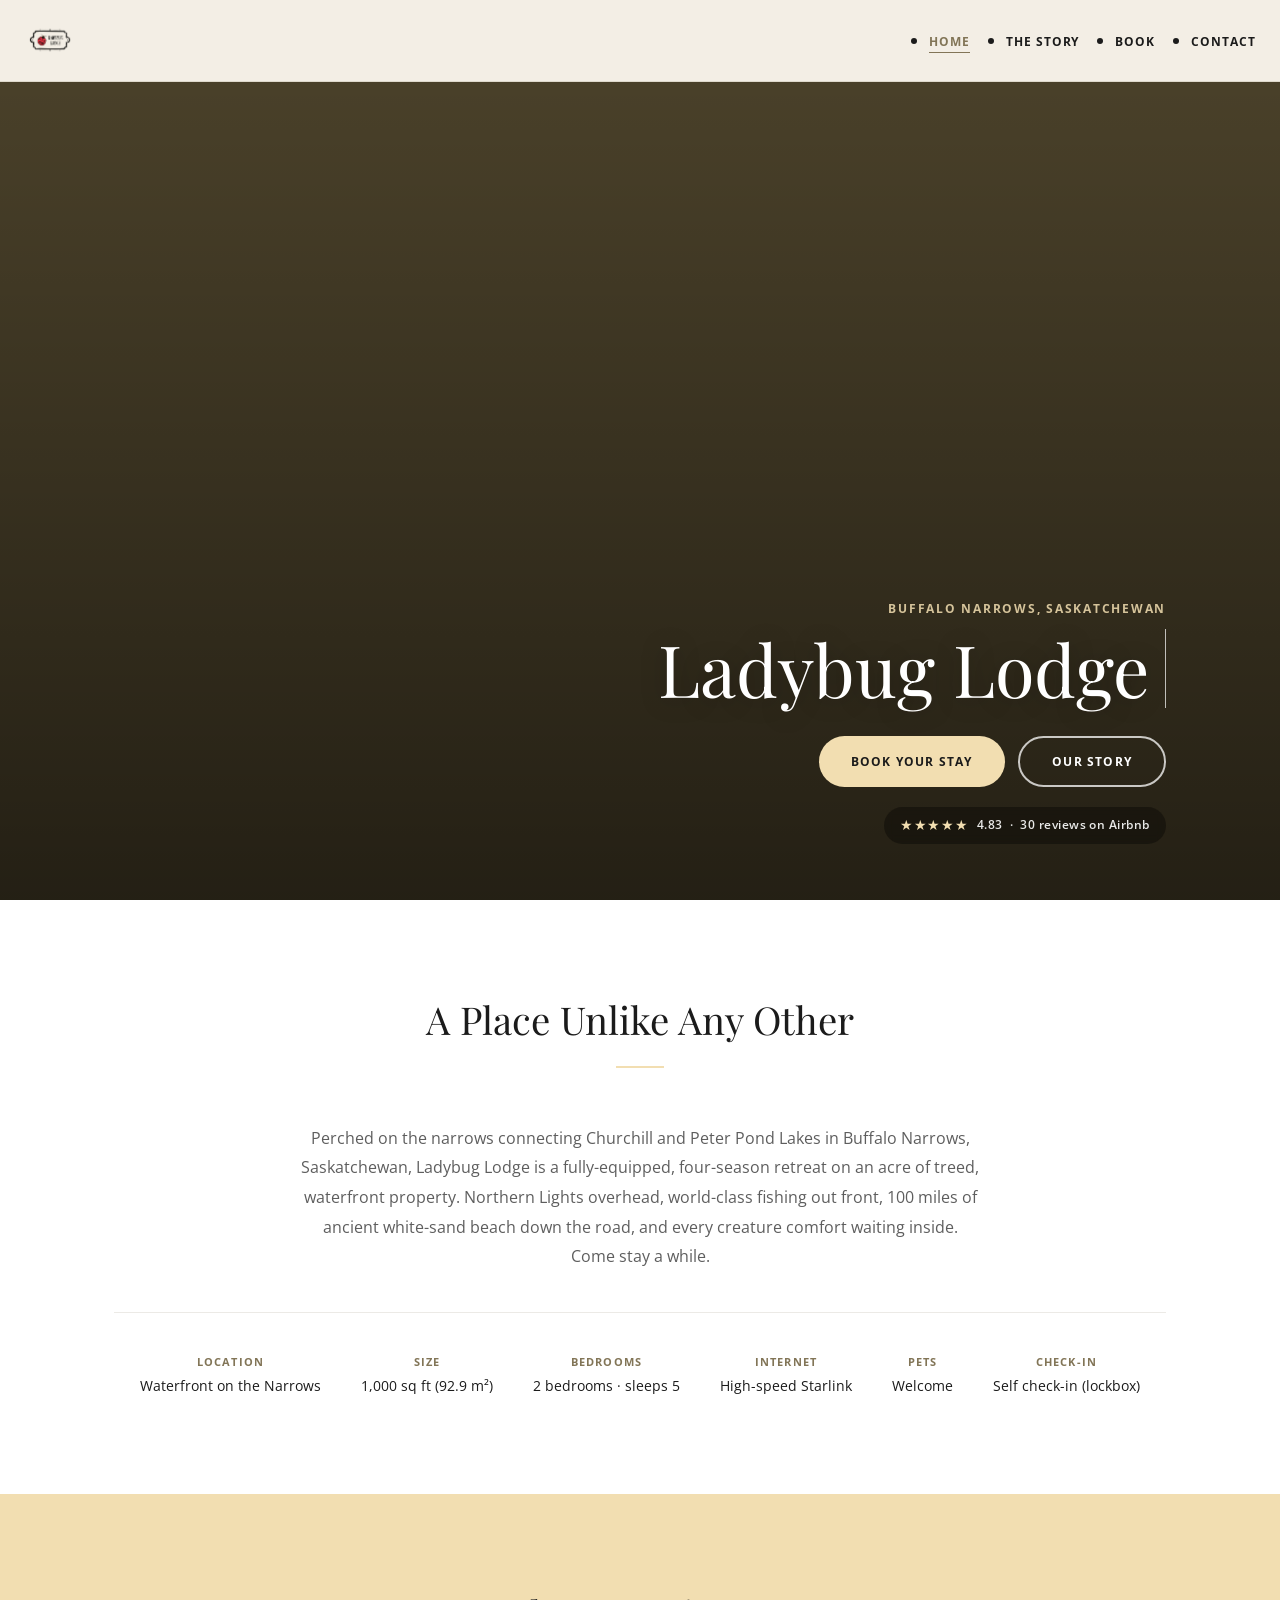
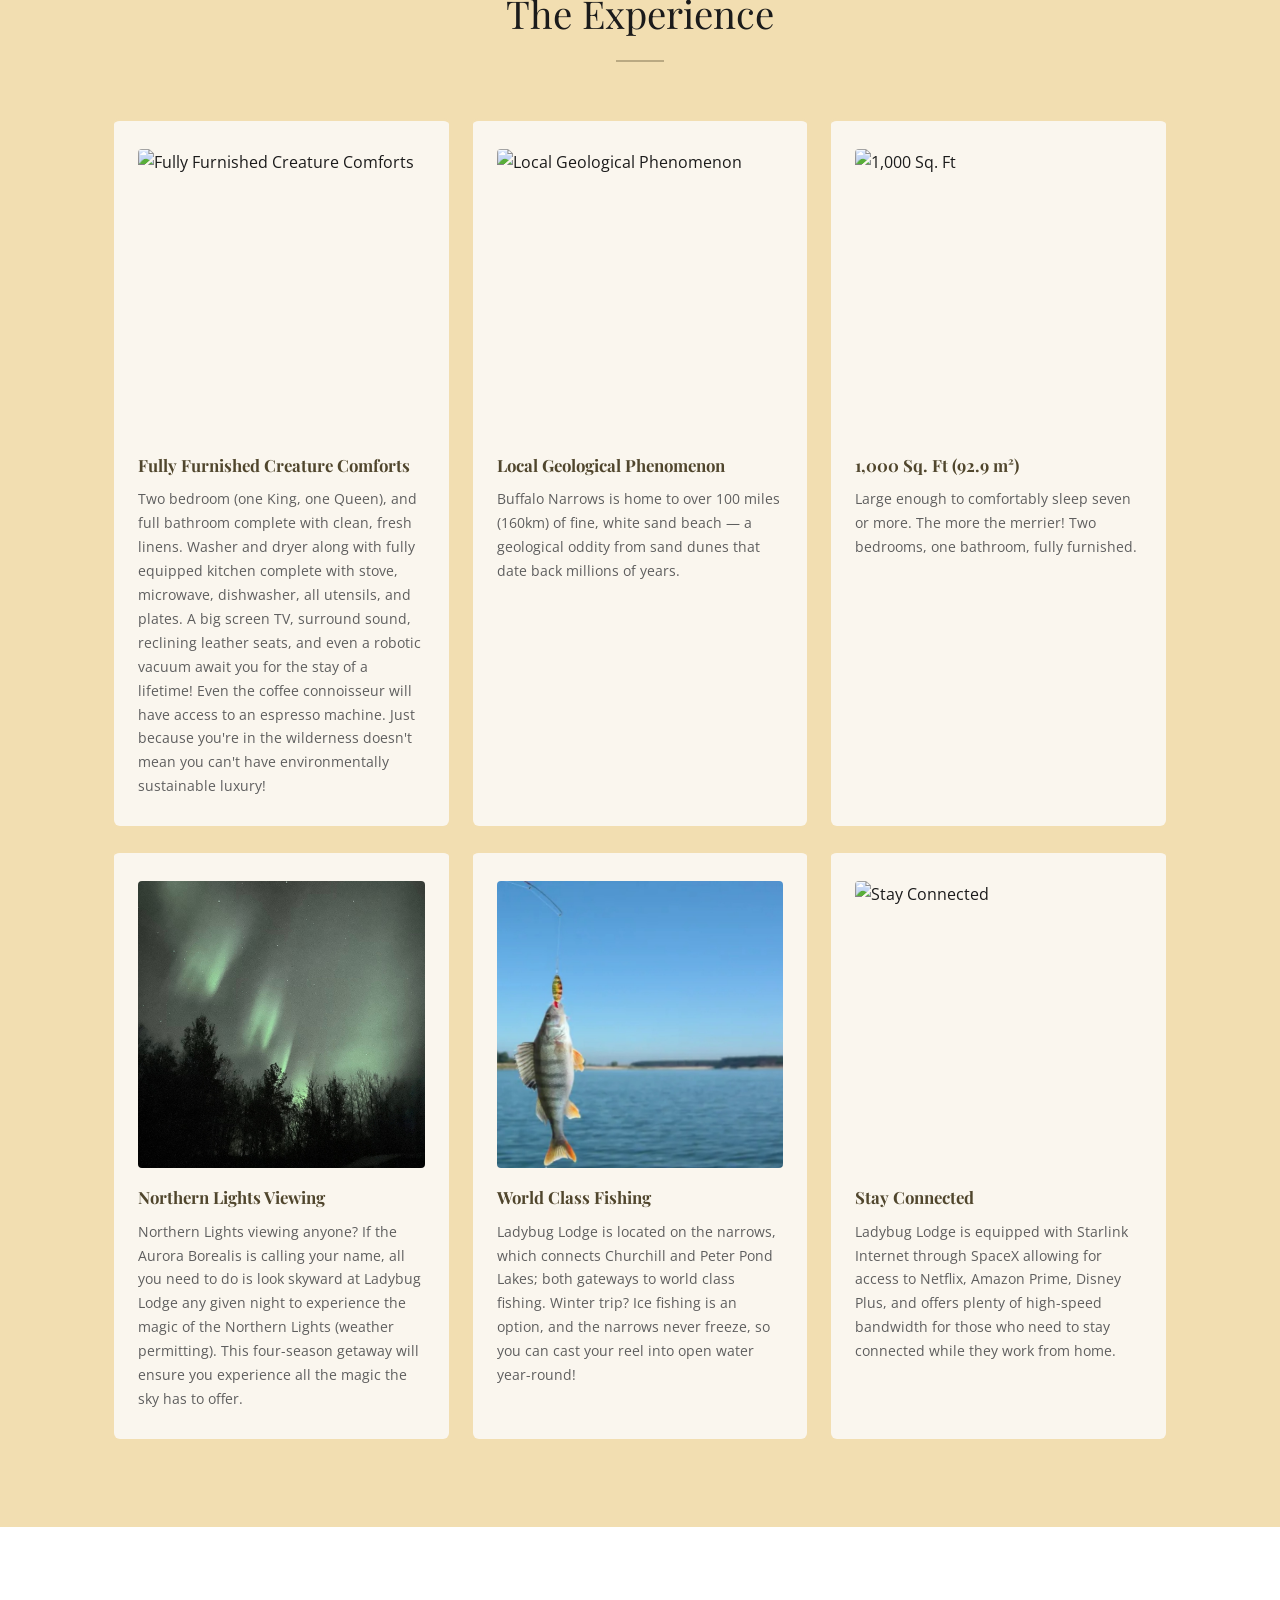
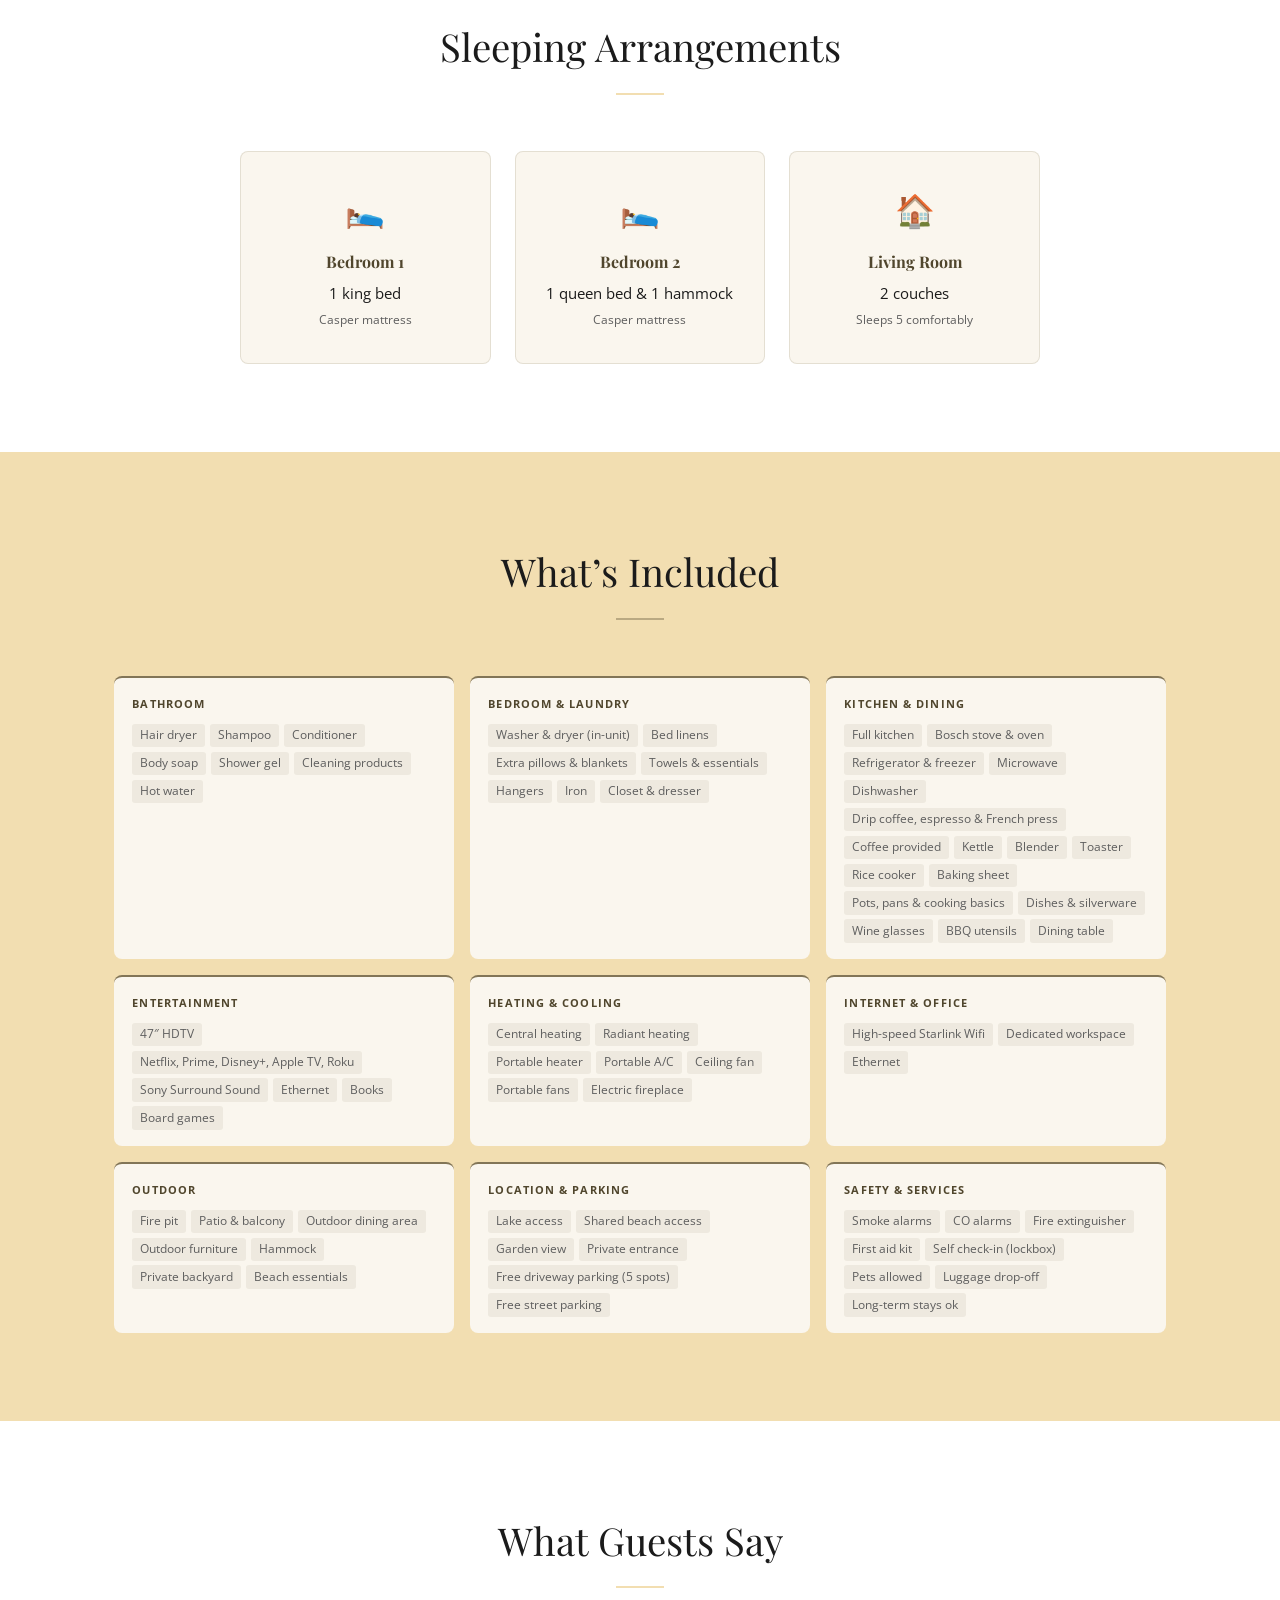
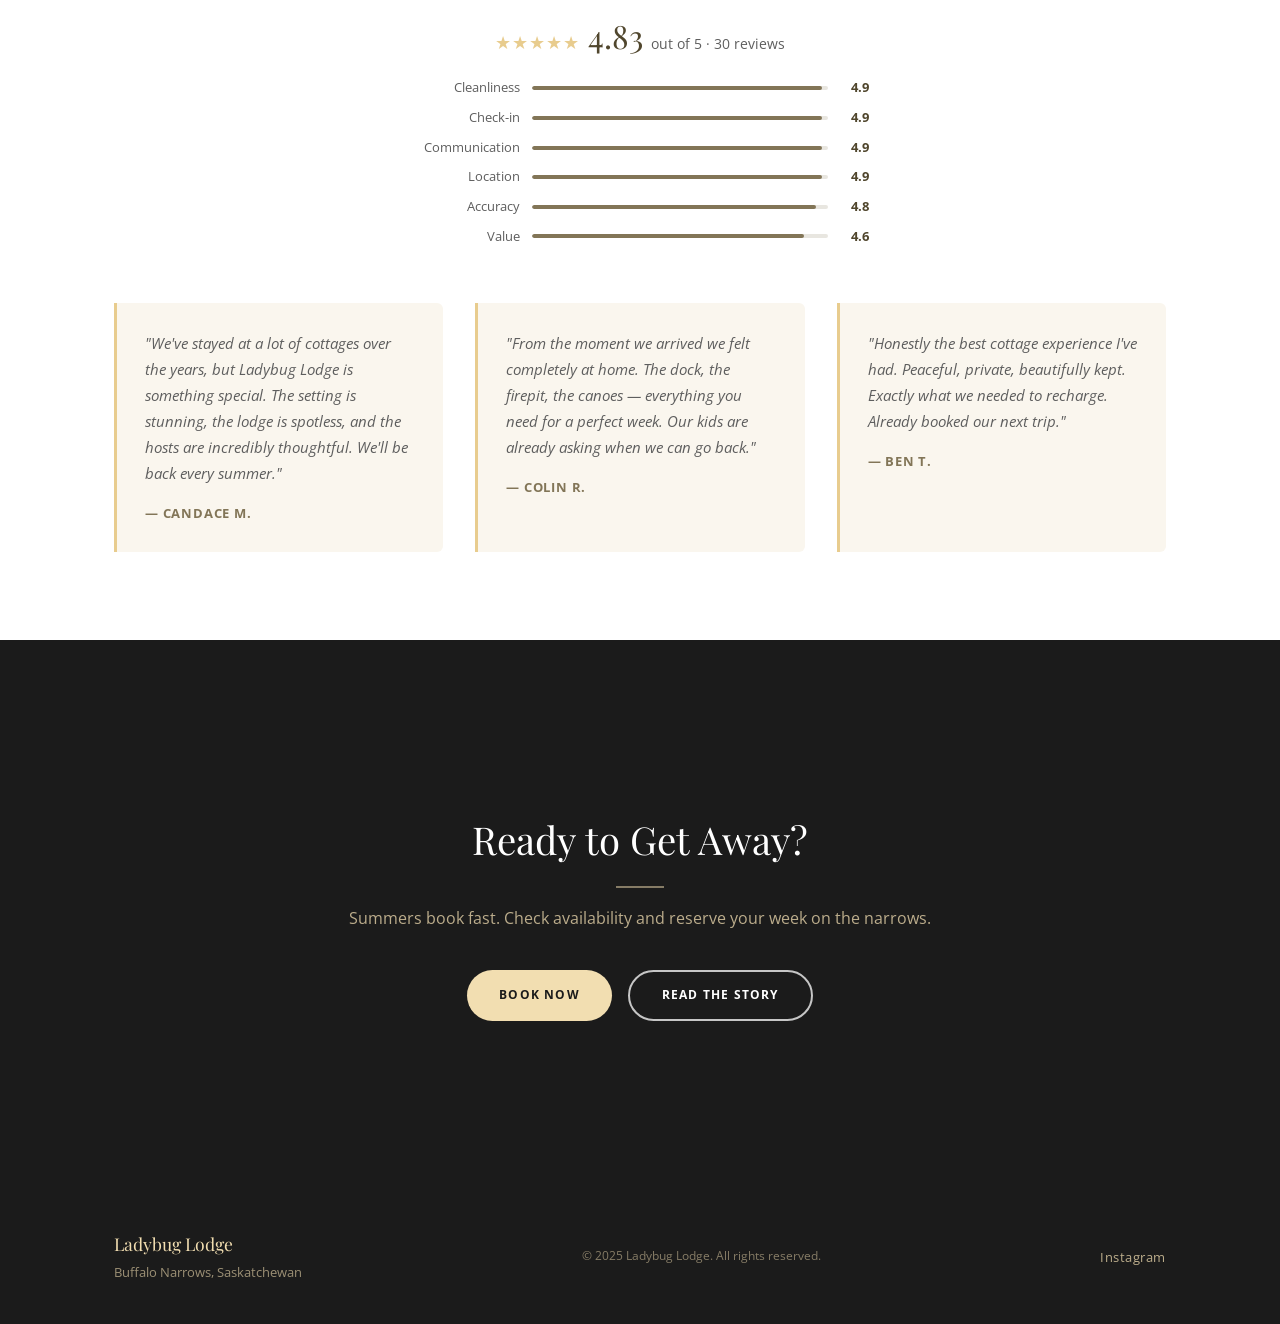
==== commit 4e3454d7: "Fix sleeps count, redesign amenities as compact tag grid - Change "sleeps 7+" → "sleeps 5" in about-" ====
--- a/index.html
+++ b/index.html
@@ -66,7 +66,7 @@
         </div>
         <div class="about-detail-item">
           <span class="about-detail-label">Bedrooms</span>
-          <span class="about-detail-value">2 bedrooms &middot; sleeps 7+</span>
+          <span class="about-detail-value">2 bedrooms &middot; sleeps 5</span>
         </div>
         <div class="about-detail-item">
           <span class="about-detail-label">Internet</span>
@@ -157,7 +157,7 @@
           <p class="sleep-icon">&#127968;</p>
           <h3 class="sleep-room">Living Room</h3>
           <p class="sleep-beds">2 couches</p>
-          <p class="sleep-note">Comfortably sleeps 7+</p>
+          <p class="sleep-note">Sleeps 5 comfortably</p>
         </div>
       </div>
     </div>
@@ -169,140 +169,70 @@
       <div class="section-header">
         <h2 class="section-title">What&#8217;s Included</h2>
         <div class="section-divider"></div>
-        <p class="description" style="margin-top:1.25rem; color:var(--brown-dark);">70 amenities across 13 categories.</p>
-      </div>
-      <div class="amenity-cats">
-
-        <div class="amenity-cat">
-          <h3 class="amenity-cat-title">Bathroom</h3>
-          <ul class="amenity-list">
-            <li>Hair dryer</li>
-            <li>Shampoo</li>
-            <li>Conditioner</li>
-            <li>Body soap</li>
-            <li>Shower gel</li>
-            <li>Cleaning products</li>
-            <li>Hot water</li>
-          </ul>
-        </div>
-
-        <div class="amenity-cat">
-          <h3 class="amenity-cat-title">Bedroom &amp; Laundry</h3>
-          <ul class="amenity-list">
-            <li>Free washer &ndash; In unit</li>
-            <li>Free dryer &ndash; In unit</li>
-            <li>Bed linens (Cotton Mela)</li>
-            <li>Extra pillows &amp; blankets</li>
-            <li>Essentials (towels, soap, toilet paper)</li>
-            <li>Hangers</li>
-            <li>Iron</li>
-            <li>Clothing storage: closet &amp; dresser</li>
-          </ul>
-        </div>
-
-        <div class="amenity-cat">
-          <h3 class="amenity-cat-title">Kitchen &amp; Dining</h3>
-          <ul class="amenity-list">
-            <li>Fully equipped kitchen</li>
-            <li>Bosch electric stove &amp; oven</li>
-            <li>Refrigerator &amp; freezer</li>
-            <li>Microwave</li>
-            <li>Dishwasher</li>
-            <li>Coffee maker, espresso machine &amp; French press</li>
-            <li>Hot water kettle</li>
-            <li>Blender, toaster, rice cooker</li>
-            <li>Dishes, silverware &amp; wine glasses</li>
-            <li>Cooking basics (pots, pans, oil, spices)</li>
-            <li>Barbecue utensils</li>
-            <li>Baking sheet</li>
-            <li>Dining table</li>
-            <li>Coffee provided</li>
-          </ul>
-        </div>
-
-        <div class="amenity-cat">
-          <h3 class="amenity-cat-title">Entertainment</h3>
-          <ul class="amenity-list">
-            <li>47&Prime; HDTV</li>
-            <li>Amazon Prime, Apple TV, Disney+, Netflix, Roku</li>
-            <li>Sony Surround Sound system</li>
-            <li>Ethernet connection</li>
-            <li>Books &amp; reading material</li>
-            <li>Board games</li>
-          </ul>
-        </div>
-
-        <div class="amenity-cat">
-          <h3 class="amenity-cat-title">Heating &amp; Cooling</h3>
-          <ul class="amenity-list">
-            <li>Central heating</li>
-            <li>Radiant heating</li>
-            <li>Portable heater</li>
-            <li>Portable air conditioning</li>
-            <li>Ceiling fan</li>
-            <li>Portable fans</li>
-            <li>Indoor electric fireplace</li>
-          </ul>
-        </div>
-
-        <div class="amenity-cat">
-          <h3 class="amenity-cat-title">Internet &amp; Office</h3>
-          <ul class="amenity-list">
-            <li>High-speed Starlink Wifi</li>
-            <li>Dedicated workspace (desk, chair &amp; table)</li>
-            <li>Ethernet connection</li>
-          </ul>
-        </div>
-
-        <div class="amenity-cat">
-          <h3 class="amenity-cat-title">Outdoor</h3>
-          <ul class="amenity-list">
-            <li>Fire pit</li>
-            <li>Private patio / balcony</li>
-            <li>Outdoor dining area</li>
-            <li>Outdoor furniture</li>
-            <li>Hammock</li>
-            <li>Private backyard</li>
-            <li>Beach essentials (towels, umbrella, snorkelling gear)</li>
-          </ul>
-        </div>
-
-        <div class="amenity-cat">
-          <h3 class="amenity-cat-title">Location</h3>
-          <ul class="amenity-list">
-            <li>Lake access (path &amp; dock)</li>
-            <li>Shared beach access</li>
-            <li>Garden view</li>
-            <li>Private entrance</li>
-          </ul>
-        </div>
-
-        <div class="amenity-cat">
-          <h3 class="amenity-cat-title">Parking</h3>
-          <ul class="amenity-list">
-            <li>Free driveway parking &ndash; 5 spaces</li>
-            <li>Free street parking</li>
-          </ul>
-        </div>
-
-        <div class="amenity-cat">
-          <h3 class="amenity-cat-title">Home Safety</h3>
-          <ul class="amenity-list">
-            <li>Smoke alarms (each room)</li>
-            <li>Carbon monoxide alarms</li>
-            <li>Fire extinguisher</li>
-            <li>First aid kit</li>
-          </ul>
-        </div>
-
-        <div class="amenity-cat">
-          <h3 class="amenity-cat-title">Services</h3>
-          <ul class="amenity-list">
-            <li>Self check-in (lockbox)</li>
-            <li>Pets allowed</li>
-            <li>Luggage drop-off allowed</li>
-            <li>Long-term stays allowed</li>
-          </ul>
+      </div>
+      <div class="amenity-grid">
+
+        <div class="amenity-group">
+          <p class="amenity-group-title">Bathroom</p>
+          <div class="amenity-tags">
+            <span>Hair dryer</span><span>Shampoo</span><span>Conditioner</span><span>Body soap</span><span>Shower gel</span><span>Cleaning products</span><span>Hot water</span>
+          </div>
+        </div>
+
+        <div class="amenity-group">
+          <p class="amenity-group-title">Bedroom &amp; Laundry</p>
+          <div class="amenity-tags">
+            <span>Washer &amp; dryer (in-unit)</span><span>Bed linens</span><span>Extra pillows &amp; blankets</span><span>Towels &amp; essentials</span><span>Hangers</span><span>Iron</span><span>Closet &amp; dresser</span>
+          </div>
+        </div>
+
+        <div class="amenity-group">
+          <p class="amenity-group-title">Kitchen &amp; Dining</p>
+          <div class="amenity-tags">
+            <span>Full kitchen</span><span>Bosch stove &amp; oven</span><span>Refrigerator &amp; freezer</span><span>Microwave</span><span>Dishwasher</span><span>Drip coffee, espresso &amp; French press</span><span>Coffee provided</span><span>Kettle</span><span>Blender</span><span>Toaster</span><span>Rice cooker</span><span>Baking sheet</span><span>Pots, pans &amp; cooking basics</span><span>Dishes &amp; silverware</span><span>Wine glasses</span><span>BBQ utensils</span><span>Dining table</span>
+          </div>
+        </div>
+
+        <div class="amenity-group">
+          <p class="amenity-group-title">Entertainment</p>
+          <div class="amenity-tags">
+            <span>47&Prime; HDTV</span><span>Netflix, Prime, Disney+, Apple TV, Roku</span><span>Sony Surround Sound</span><span>Ethernet</span><span>Books</span><span>Board games</span>
+          </div>
+        </div>
+
+        <div class="amenity-group">
+          <p class="amenity-group-title">Heating &amp; Cooling</p>
+          <div class="amenity-tags">
+            <span>Central heating</span><span>Radiant heating</span><span>Portable heater</span><span>Portable A/C</span><span>Ceiling fan</span><span>Portable fans</span><span>Electric fireplace</span>
+          </div>
+        </div>
+
+        <div class="amenity-group">
+          <p class="amenity-group-title">Internet &amp; Office</p>
+          <div class="amenity-tags">
+            <span>High-speed Starlink Wifi</span><span>Dedicated workspace</span><span>Ethernet</span>
+          </div>
+        </div>
+
+        <div class="amenity-group">
+          <p class="amenity-group-title">Outdoor</p>
+          <div class="amenity-tags">
+            <span>Fire pit</span><span>Patio &amp; balcony</span><span>Outdoor dining area</span><span>Outdoor furniture</span><span>Hammock</span><span>Private backyard</span><span>Beach essentials</span>
+          </div>
+        </div>
+
+        <div class="amenity-group">
+          <p class="amenity-group-title">Location &amp; Parking</p>
+          <div class="amenity-tags">
+            <span>Lake access</span><span>Shared beach access</span><span>Garden view</span><span>Private entrance</span><span>Free driveway parking (5 spots)</span><span>Free street parking</span>
+          </div>
+        </div>
+
+        <div class="amenity-group">
+          <p class="amenity-group-title">Safety &amp; Services</p>
+          <div class="amenity-tags">
+            <span>Smoke alarms</span><span>CO alarms</span><span>Fire extinguisher</span><span>First aid kit</span><span>Self check-in (lockbox)</span><span>Pets allowed</span><span>Luggage drop-off</span><span>Long-term stays ok</span>
+          </div>
         </div>
 
       </div>
--- a/style.css
+++ b/style.css
@@ -658,51 +658,41 @@
 }
 
 /* ─── AMENITIES ───────────────────────────────────────────── */
-.amenity-cats {
+.amenity-grid {
   display: grid;
-  grid-template-columns: repeat(4, 1fr);
-  gap: 1.25rem;
-}
-
-.amenity-cat {
+  grid-template-columns: repeat(3, 1fr);
+  gap: 1rem;
+}
+
+.amenity-group {
   background: var(--sand-light);
   border-radius: 8px;
-  padding: 1.4rem 1.25rem;
-  border-top: 3px solid var(--brown);
-}
-
-.amenity-cat-title {
-  font-size: 0.72rem;
+  padding: 1.1rem 1.15rem 1rem;
+  border-top: 2px solid var(--brown);
+}
+
+.amenity-group-title {
+  font-size: 0.68rem;
   font-weight: 700;
   letter-spacing: 0.1em;
   text-transform: uppercase;
   color: var(--brown-dark);
-  margin-bottom: 0.85rem;
-}
-
-.amenity-list {
-  list-style: none;
-  padding: 0;
-}
-
-.amenity-list li {
-  font-size: 0.83rem;
-  color: var(--gray);
-  padding: 0.3rem 0 0.3rem 1.1rem;
-  position: relative;
-  border-bottom: 1px solid rgba(130,117,87,0.1);
-  line-height: 1.5;
-}
-
-.amenity-list li:last-child { border-bottom: none; }
-
-.amenity-list li::before {
-  content: '✓';
-  position: absolute;
-  left: 0;
-  color: var(--brown);
+  margin-bottom: 0.65rem;
+}
+
+.amenity-tags {
+  display: flex;
+  flex-wrap: wrap;
+  gap: 0.3rem;
+}
+
+.amenity-tags span {
   font-size: 0.75rem;
-  font-weight: 700;
+  color: var(--gray);
+  background: rgba(130,117,87,0.1);
+  border-radius: 3px;
+  padding: 0.2rem 0.5rem;
+  line-height: 1.4;
 }
 
 /* ─── RATING SUMMARY ─────────────────────────────────────── */
@@ -849,7 +839,7 @@
   .book-grid      { grid-template-columns: 1fr; }
   .contact-grid   { grid-template-columns: 1fr; gap: 3rem; }
   .book-direct-banner { flex-direction: column; align-items: flex-start; }
-  .amenity-cats   { grid-template-columns: repeat(2, 1fr); }
+  .amenity-grid   { grid-template-columns: repeat(2, 1fr); }
   .sleep-grid     { grid-template-columns: repeat(3, 1fr); }
 }
 
@@ -880,7 +870,7 @@
   .features       { grid-template-columns: 1fr; }
   .reviews        { grid-template-columns: 1fr; }
   .form-row       { grid-template-columns: 1fr; }
-  .amenity-cats   { grid-template-columns: 1fr; }
+  .amenity-grid   { grid-template-columns: 1fr; }
   .sleep-grid     { grid-template-columns: 1fr; }
   .about-details  { gap: 1rem 1.5rem; }
   .rating-row     { grid-template-columns: 90px 1fr 2.5rem; }
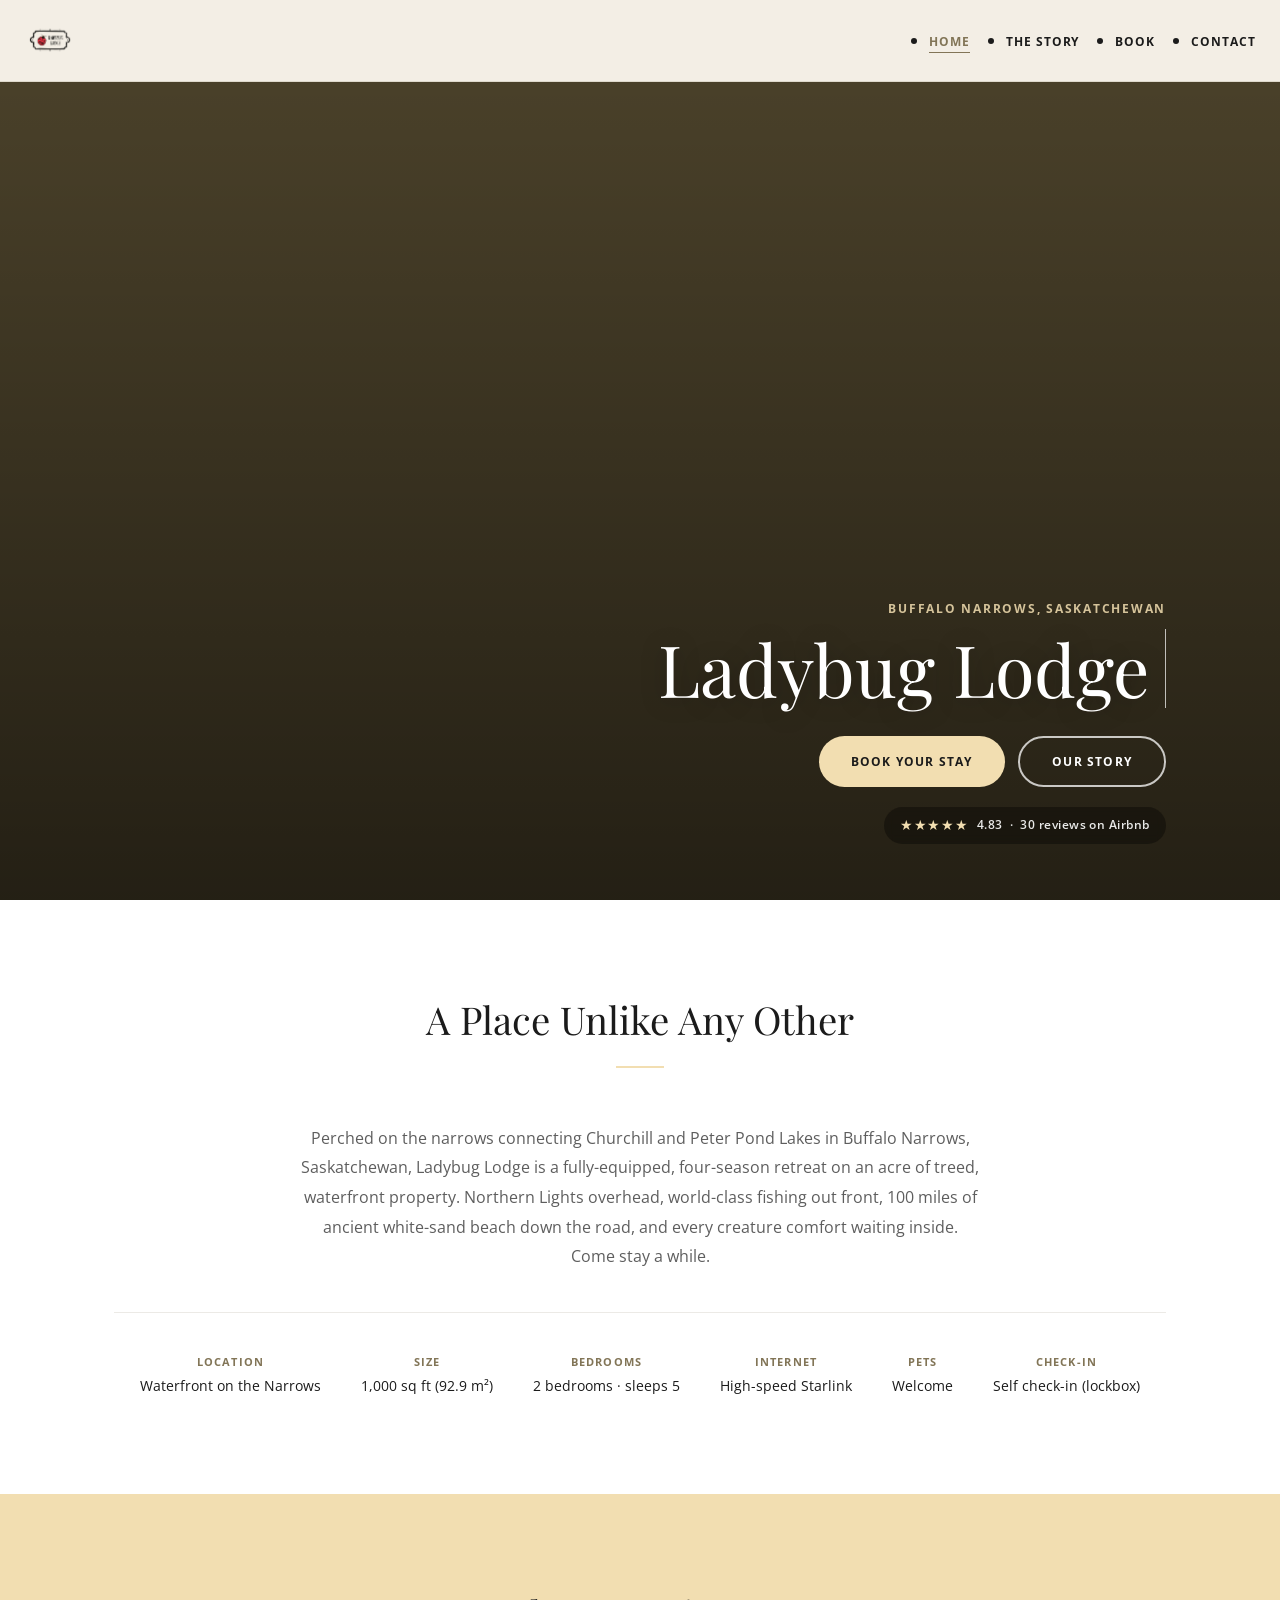
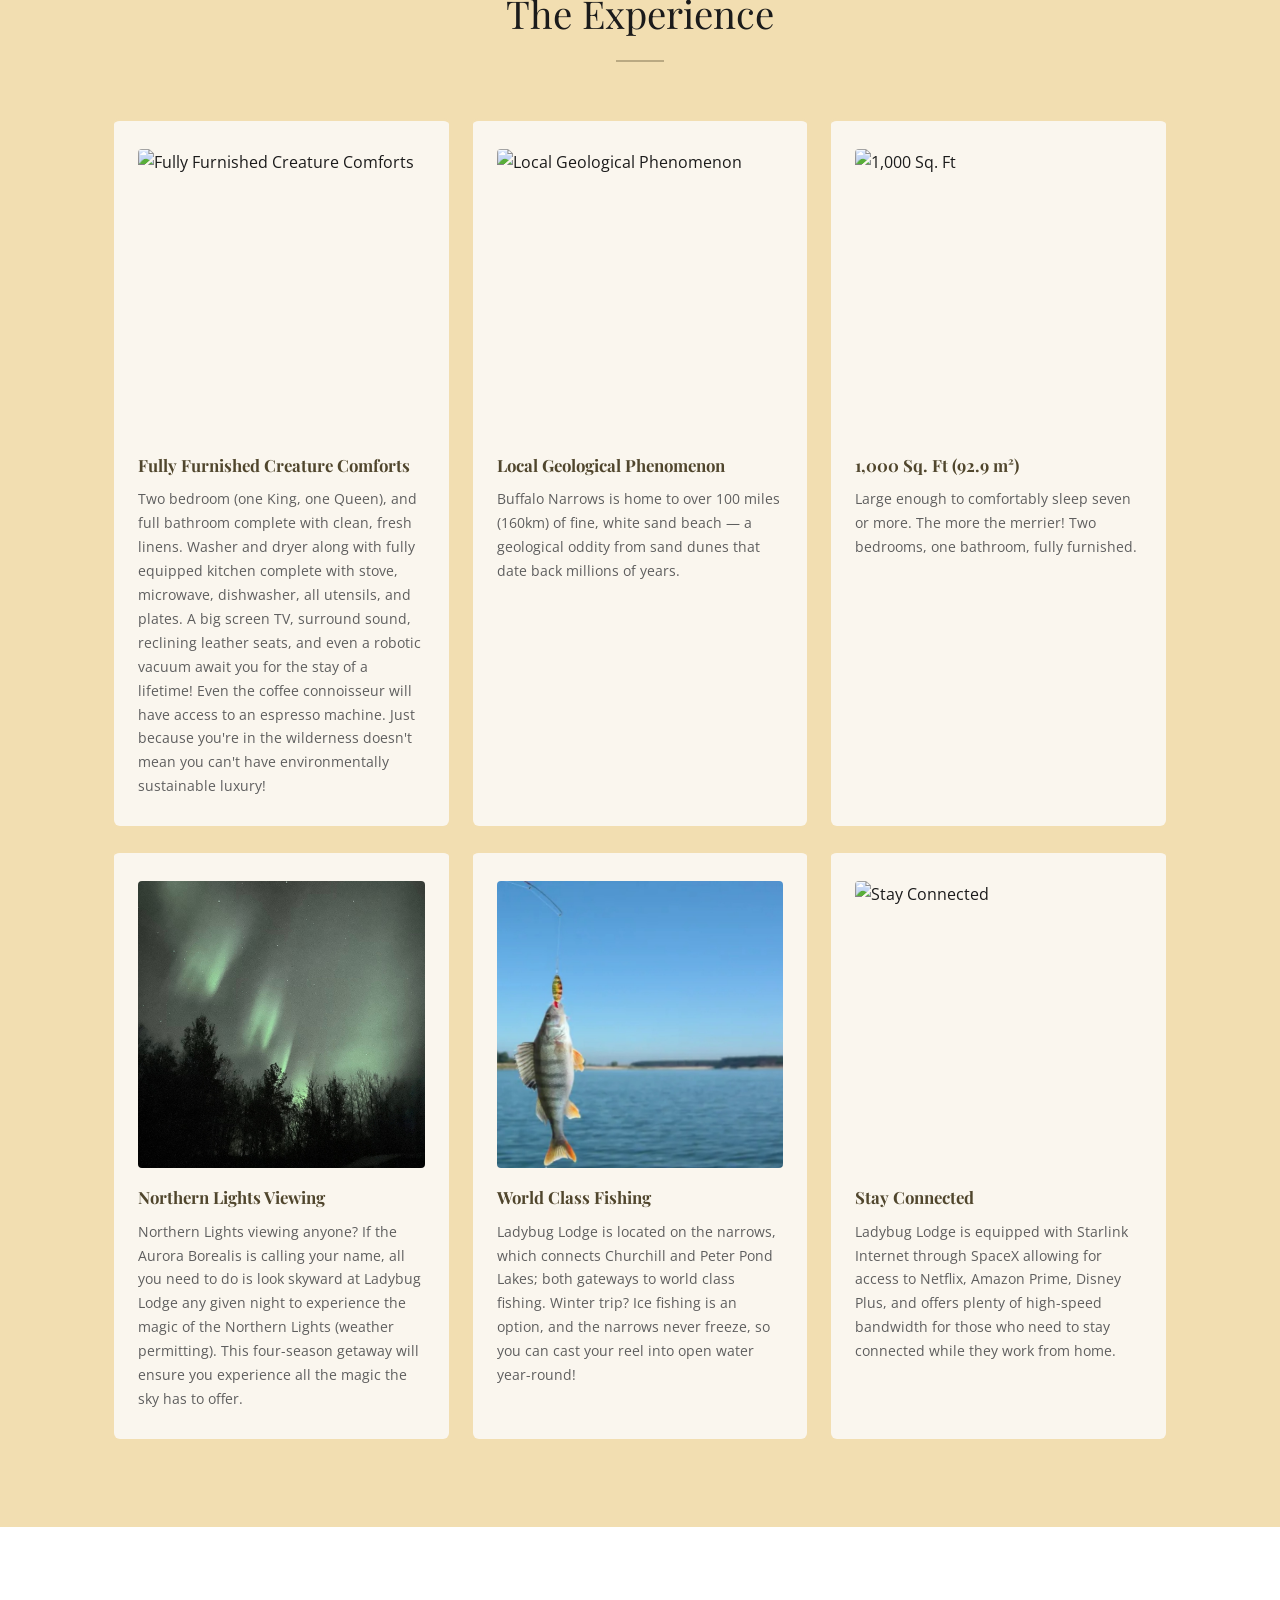
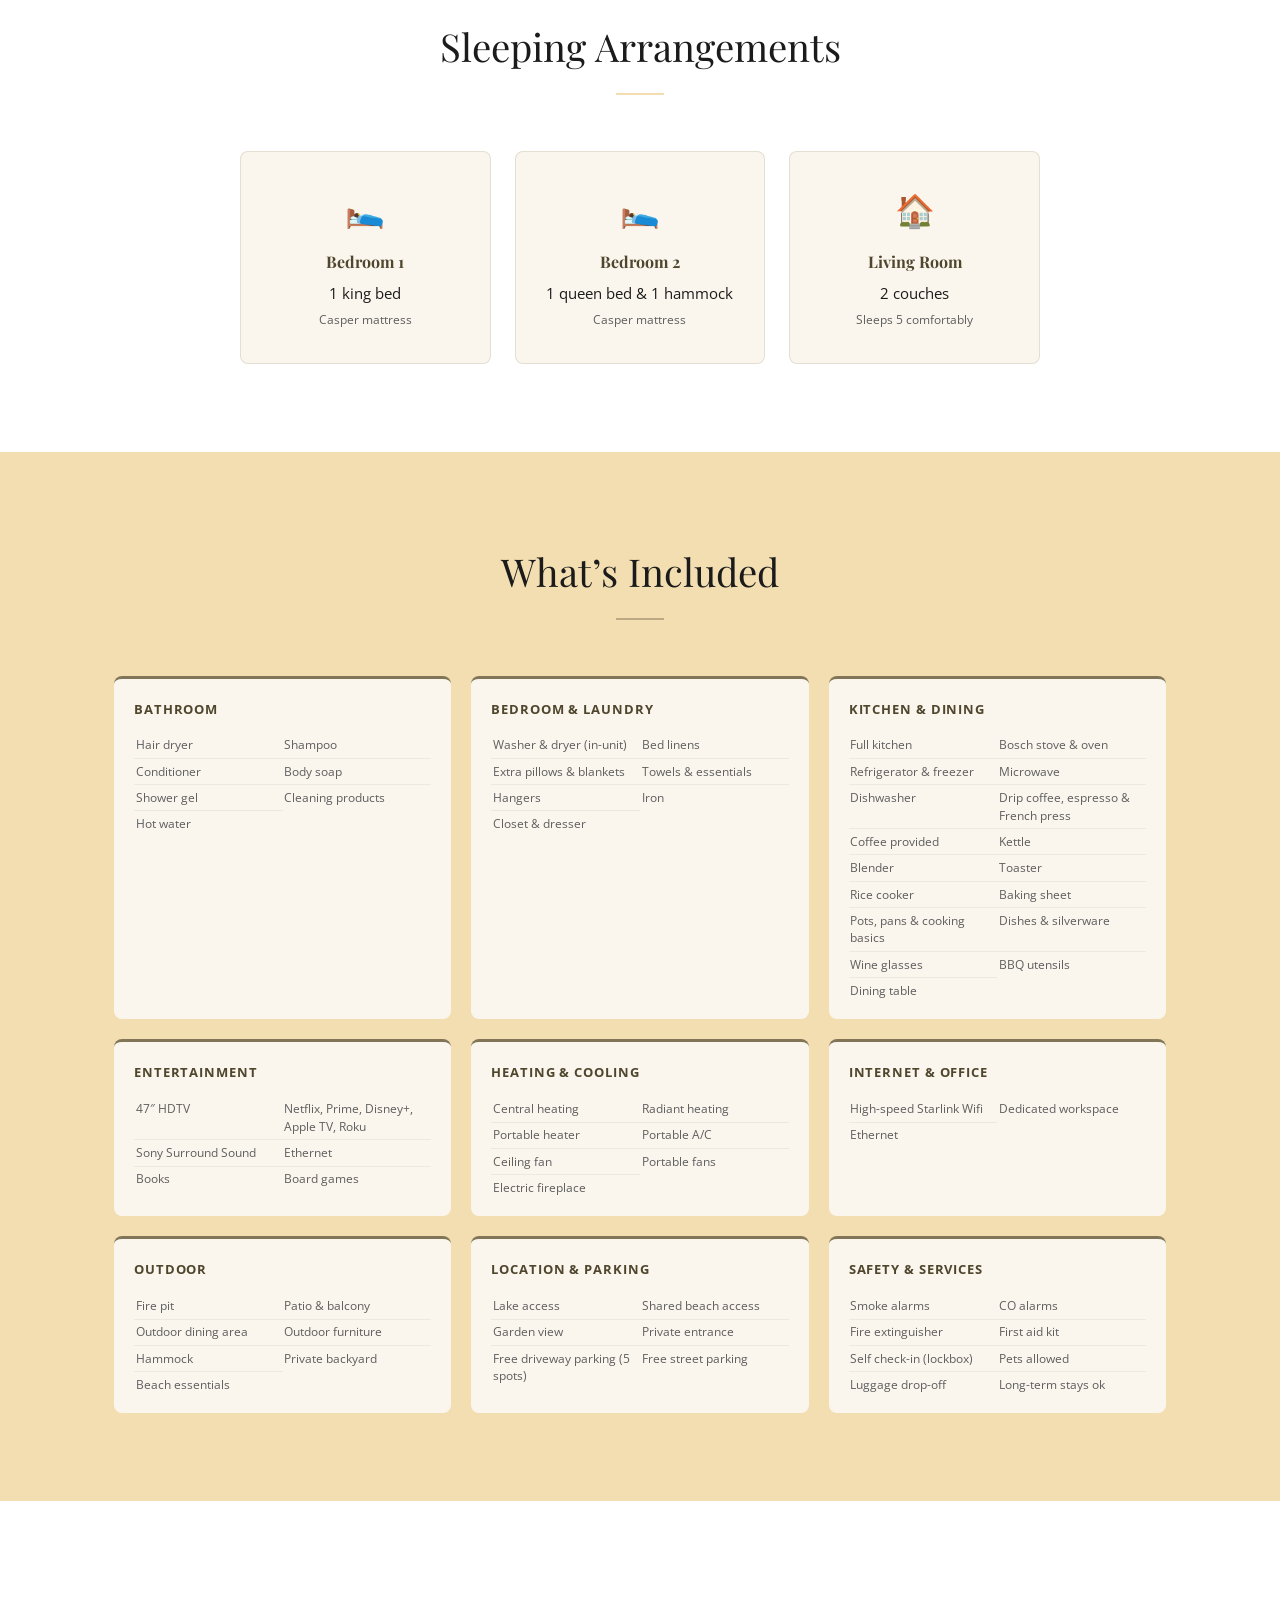
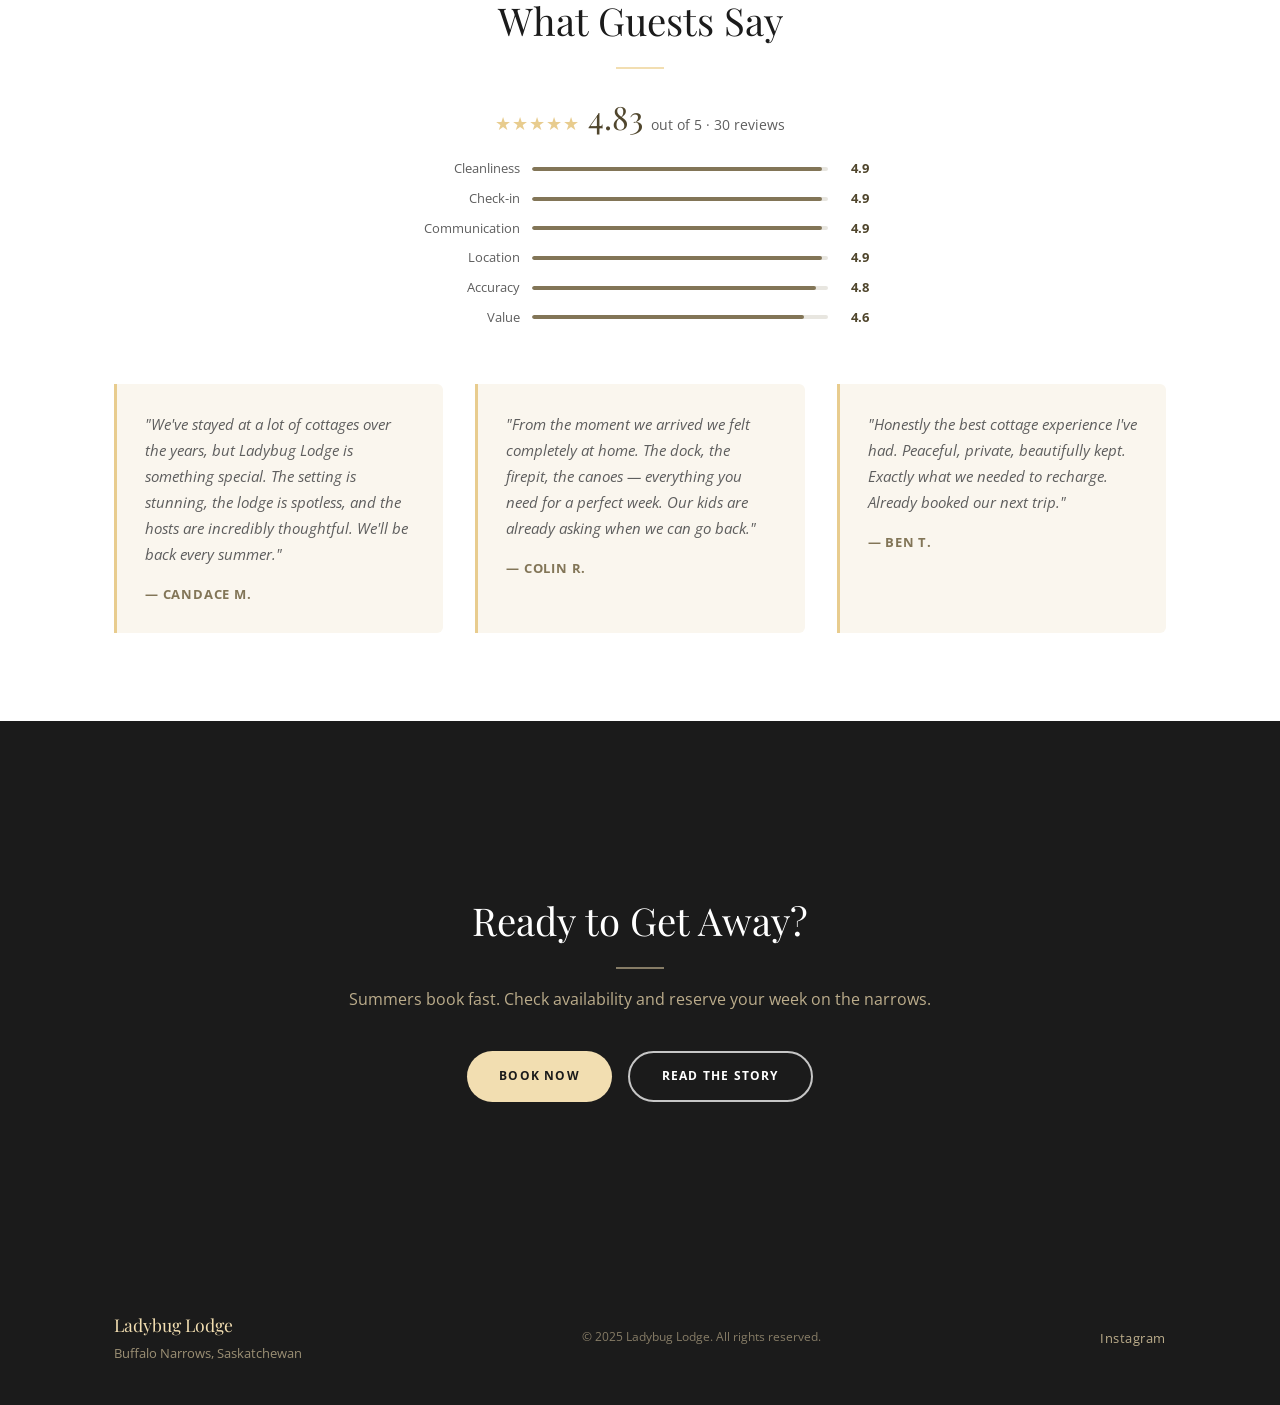
==== commit f8db6014: "Fix amenities layout and rating bars - Amenities: 2-column list per category instead of wrapping tag" ====
--- a/index.html
+++ b/index.html
@@ -252,12 +252,12 @@
             <span class="rating-big-count">out of 5 &middot; 30 reviews</span>
           </div>
           <div class="rating-breakdown">
-            <div class="rating-row"><span class="rating-label">Cleanliness</span><span class="rating-bar-wrap"><span class="rating-bar" style="--pct:98%"></span></span><span class="rating-val">4.9</span></div>
-            <div class="rating-row"><span class="rating-label">Check-in</span><span class="rating-bar-wrap"><span class="rating-bar" style="--pct:98%"></span></span><span class="rating-val">4.9</span></div>
-            <div class="rating-row"><span class="rating-label">Communication</span><span class="rating-bar-wrap"><span class="rating-bar" style="--pct:98%"></span></span><span class="rating-val">4.9</span></div>
-            <div class="rating-row"><span class="rating-label">Location</span><span class="rating-bar-wrap"><span class="rating-bar" style="--pct:98%"></span></span><span class="rating-val">4.9</span></div>
-            <div class="rating-row"><span class="rating-label">Accuracy</span><span class="rating-bar-wrap"><span class="rating-bar" style="--pct:96%"></span></span><span class="rating-val">4.8</span></div>
-            <div class="rating-row"><span class="rating-label">Value</span><span class="rating-bar-wrap"><span class="rating-bar" style="--pct:92%"></span></span><span class="rating-val">4.6</span></div>
+            <div class="rating-row"><span class="rating-label">Cleanliness</span><span class="rating-bar-wrap"><span class="rating-bar" style="width:98%"></span></span><span class="rating-val">4.9</span></div>
+            <div class="rating-row"><span class="rating-label">Check-in</span><span class="rating-bar-wrap"><span class="rating-bar" style="width:98%"></span></span><span class="rating-val">4.9</span></div>
+            <div class="rating-row"><span class="rating-label">Communication</span><span class="rating-bar-wrap"><span class="rating-bar" style="width:98%"></span></span><span class="rating-val">4.9</span></div>
+            <div class="rating-row"><span class="rating-label">Location</span><span class="rating-bar-wrap"><span class="rating-bar" style="width:98%"></span></span><span class="rating-val">4.9</span></div>
+            <div class="rating-row"><span class="rating-label">Accuracy</span><span class="rating-bar-wrap"><span class="rating-bar" style="width:96%"></span></span><span class="rating-val">4.8</span></div>
+            <div class="rating-row"><span class="rating-label">Value</span><span class="rating-bar-wrap"><span class="rating-bar" style="width:92%"></span></span><span class="rating-val">4.6</span></div>
           </div>
         </div>
       </div>
--- a/style.css
+++ b/style.css
@@ -293,6 +293,108 @@
 .cta-banner .description { margin-bottom: 2.25rem; }
 
 /* ─── BOOK PAGE ──────────────────────────────────────────── */
+.book-savings-bar {
+  display: flex;
+  align-items: center;
+  justify-content: center;
+  gap: 0;
+  background: var(--charcoal);
+  padding: 1.4rem 1.5rem;
+  flex-wrap: wrap;
+}
+
+.book-savings-item {
+  display: flex;
+  flex-direction: column;
+  align-items: center;
+  padding: 0 2.5rem;
+}
+
+.book-savings-num {
+  font-family: 'Playfair Display', Georgia, serif;
+  font-size: 1.5rem;
+  color: var(--sand);
+  line-height: 1.1;
+}
+
+.book-savings-label {
+  font-size: 0.68rem;
+  font-weight: 700;
+  letter-spacing: 0.08em;
+  text-transform: uppercase;
+  color: rgba(242,222,177,0.55);
+  margin-top: 0.2rem;
+}
+
+.book-savings-divider {
+  width: 1px;
+  height: 2.5rem;
+  background: rgba(242,222,177,0.15);
+  flex-shrink: 0;
+}
+
+.book-direct-grid {
+  display: grid;
+  grid-template-columns: 1.1fr 0.9fr;
+  gap: 5rem;
+  align-items: start;
+}
+
+.book-why-col { padding-top: 0.25rem; }
+
+.book-how-it-works {
+  margin-top: 2rem;
+  padding: 1.25rem 1.5rem;
+  background: var(--sand-light);
+  border-radius: 8px;
+  border-left: 3px solid var(--sand-dark);
+}
+
+.book-how-title {
+  font-size: 0.72rem;
+  font-weight: 700;
+  letter-spacing: 0.1em;
+  text-transform: uppercase;
+  color: var(--brown);
+  margin-bottom: 0.75rem;
+}
+
+.book-how-steps {
+  padding-left: 1.2rem;
+  display: flex;
+  flex-direction: column;
+  gap: 0.5rem;
+}
+
+.book-how-steps li {
+  font-size: 0.88rem;
+  color: var(--gray);
+  line-height: 1.6;
+}
+
+.ota-footnote {
+  text-align: center;
+  padding: 1.25rem 1.5rem;
+  background: var(--sand-light);
+  border-top: 1px solid rgba(130,117,87,0.12);
+}
+
+.ota-footnote p {
+  font-size: 0.78rem;
+  color: rgba(94,94,94,0.7);
+  max-width: 600px;
+  margin: 0 auto;
+}
+
+.ota-footnote a {
+  color: rgba(94,94,94,0.7);
+  text-decoration: underline;
+  text-underline-offset: 2px;
+}
+
+.ota-footnote a:hover { color: var(--gray); }
+
+
 .calendar-embed {
   position: relative;
   width: 100%;
@@ -661,39 +763,40 @@
 .amenity-grid {
   display: grid;
   grid-template-columns: repeat(3, 1fr);
-  gap: 1rem;
+  gap: 1.25rem;
 }
 
 .amenity-group {
   background: var(--sand-light);
   border-radius: 8px;
-  padding: 1.1rem 1.15rem 1rem;
-  border-top: 2px solid var(--brown);
+  padding: 1.25rem 1.25rem 1rem;
+  border-top: 3px solid var(--brown);
 }
 
 .amenity-group-title {
-  font-size: 0.68rem;
-  font-weight: 700;
-  letter-spacing: 0.1em;
+  font-size: 0.8rem;
+  font-weight: 700;
+  letter-spacing: 0.07em;
   text-transform: uppercase;
   color: var(--brown-dark);
-  margin-bottom: 0.65rem;
+  margin-bottom: 0.8rem;
 }
 
 .amenity-tags {
-  display: flex;
-  flex-wrap: wrap;
-  gap: 0.3rem;
+  display: grid;
+  grid-template-columns: 1fr 1fr;
+  gap: 0;
 }
 
 .amenity-tags span {
-  font-size: 0.75rem;
-  color: var(--gray);
-  background: rgba(130,117,87,0.1);
-  border-radius: 3px;
-  padding: 0.2rem 0.5rem;
-  line-height: 1.4;
-}
+  font-size: 0.76rem;
+  color: var(--gray);
+  padding: 0.24rem 0.1rem;
+  border-bottom: 1px solid rgba(130,117,87,0.1);
+  line-height: 1.45;
+}
+
+.amenity-tags span:nth-last-child(-n+2) { border-bottom: none; }
 
 /* ─── RATING SUMMARY ─────────────────────────────────────── */
 .rating-summary {
@@ -759,7 +862,6 @@
 .rating-bar {
   display: block;
   height: 100%;
-  width: var(--pct);
   background: var(--brown);
   border-radius: 2px;
 }
@@ -839,8 +941,11 @@
   .book-grid      { grid-template-columns: 1fr; }
   .contact-grid   { grid-template-columns: 1fr; gap: 3rem; }
   .book-direct-banner { flex-direction: column; align-items: flex-start; }
-  .amenity-grid   { grid-template-columns: repeat(2, 1fr); }
-  .sleep-grid     { grid-template-columns: repeat(3, 1fr); }
+  .amenity-grid      { grid-template-columns: repeat(2, 1fr); }
+  .sleep-grid        { grid-template-columns: repeat(3, 1fr); }
+  .book-direct-grid  { grid-template-columns: 1fr; gap: 3rem; }
+  .book-savings-item { padding: 0 1.25rem; }
+  .book-savings-divider { display: none; }
 }
 
 @media (max-width: 640px) {
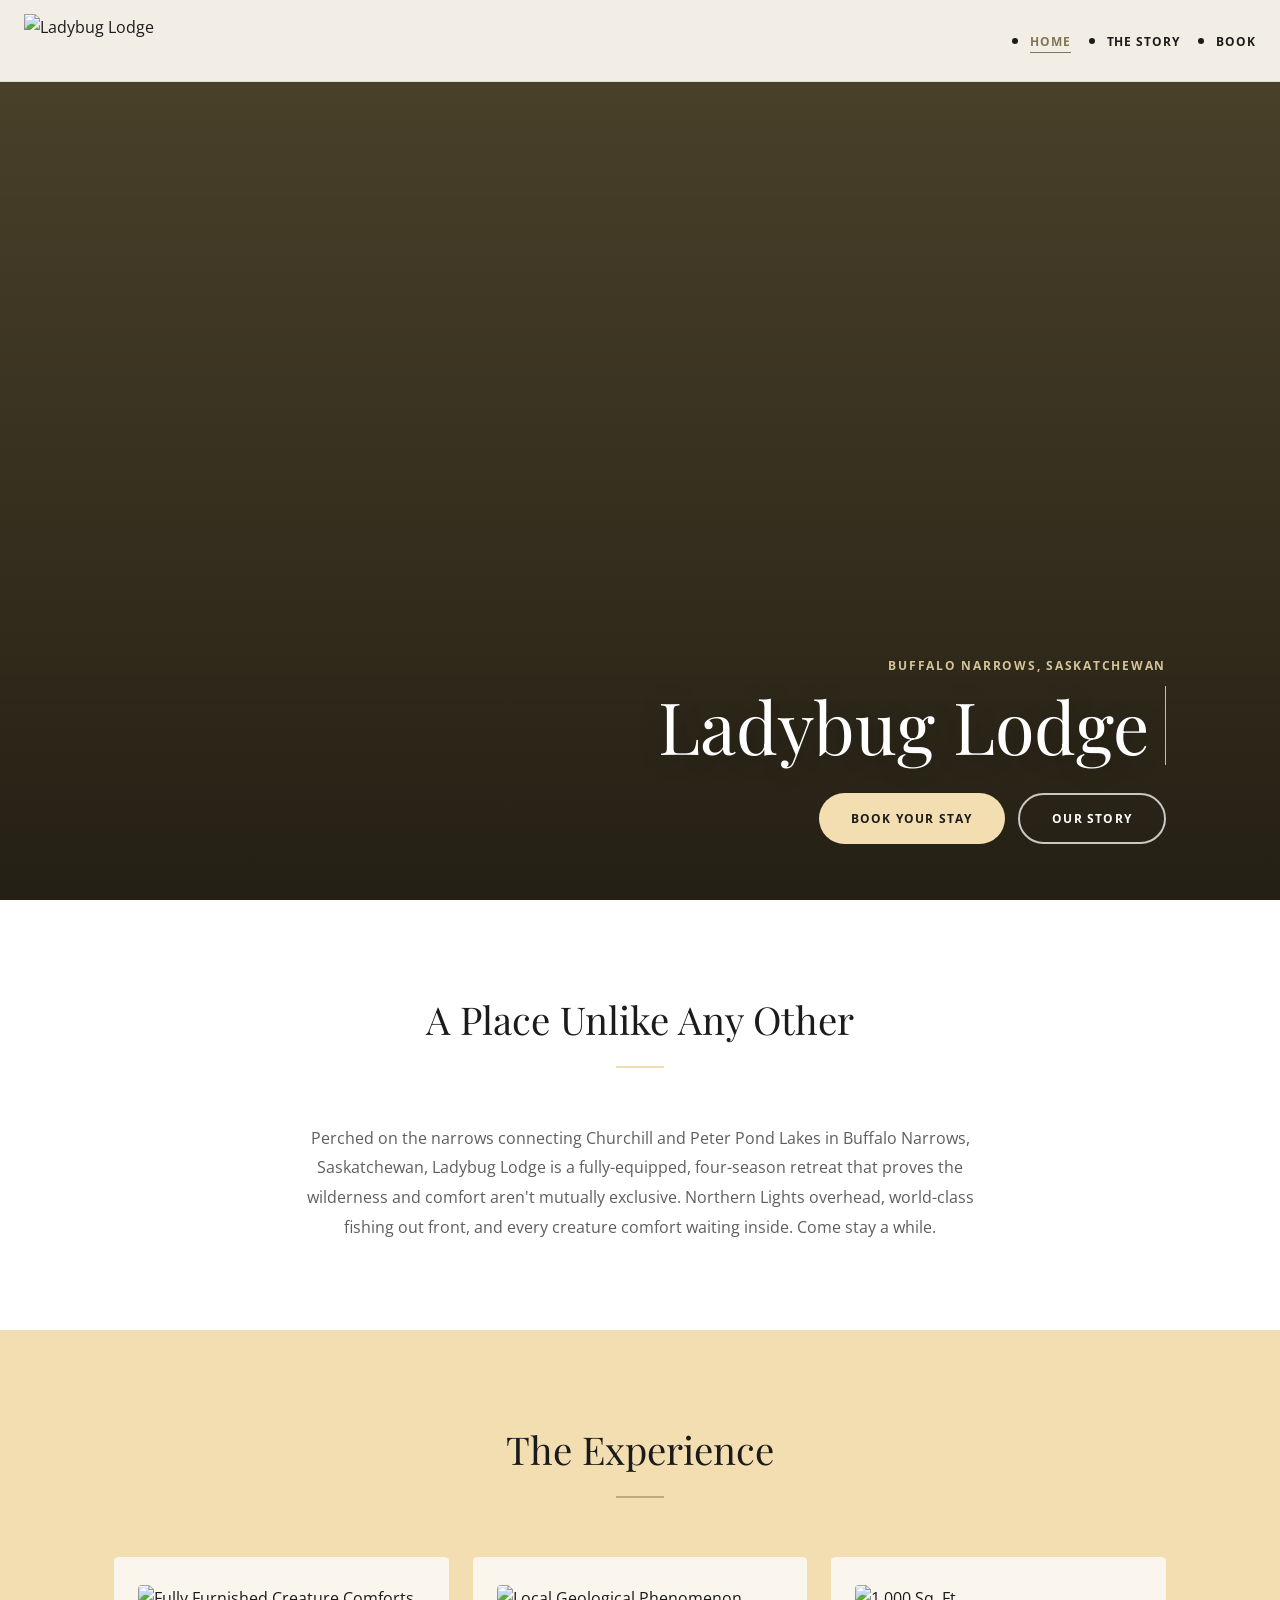
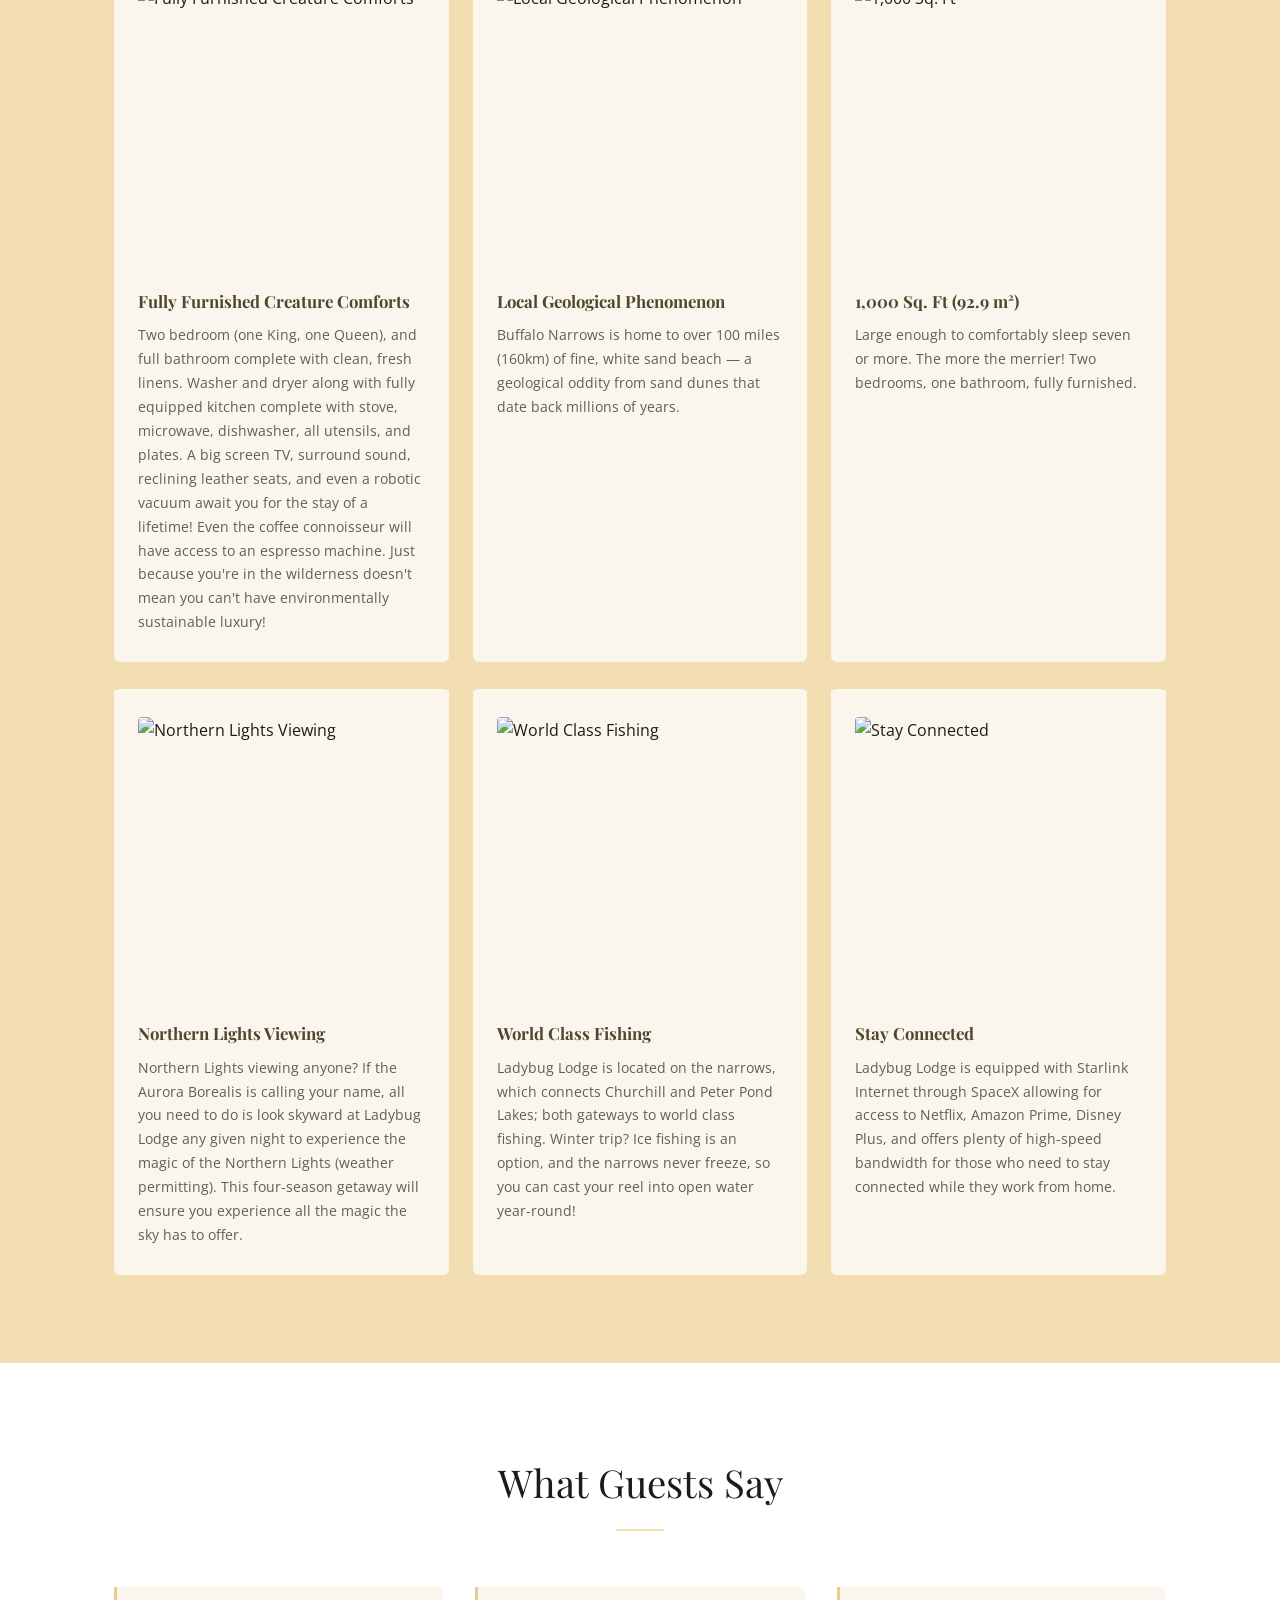
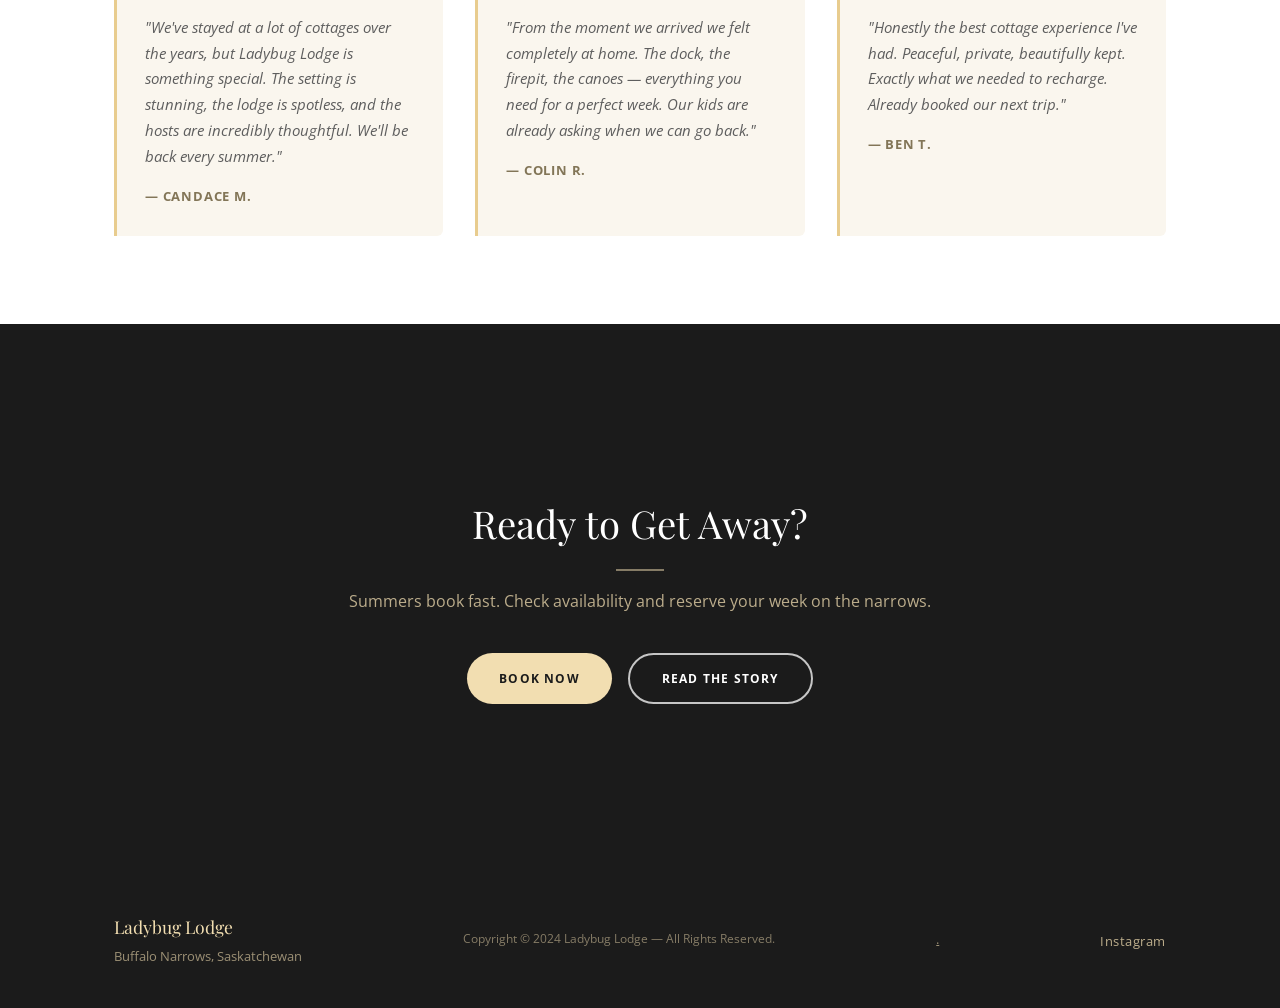
==== commit c21f68e5: "Add files via upload revised footer" ====
--- a/index.html
+++ b/index.html
@@ -15,13 +15,12 @@
   <!-- NAV -->
   <nav class="nav">
     <a class="nav-logo" href="index.html">
-      <img src="images/logo.png" alt="Ladybug Lodge">
+      <img src="https://img1.wsimg.com/isteam/ip/71d4dd4f-10aa-4cda-a1b0-7ec9fb78bd86/LadyBug%20Lodge.png/:/rs=h:98,cg:true,m/qt=q:95" alt="Ladybug Lodge">
     </a>
     <ul class="nav-links" id="navLinks">
       <li><a href="index.html" class="active">Home</a></li>
       <li><a href="story.html">The Story</a></li>
       <li><a href="book.html">Book</a></li>
-      <li><a href="contact.html">Contact</a></li>
     </ul>
     <button class="nav-hamburger" id="hamburger" aria-label="Open menu">&#9776;</button>
   </nav>
@@ -35,10 +34,6 @@
         <a href="book.html" class="btn btn-primary">Book Your Stay</a>
         <a href="story.html" class="btn btn-outline-light">Our Story</a>
       </div>
-      <div class="hero-rating">
-        <span class="hero-stars">&#9733;&#9733;&#9733;&#9733;&#9733;</span>
-        <span class="hero-rating-text">4.83 &nbsp;&middot;&nbsp; 30 reviews on Airbnb</span>
-      </div>
     </div>
   </section>
 
@@ -51,36 +46,10 @@
       </div>
       <p class="description">
         Perched on the narrows connecting Churchill and Peter Pond Lakes in Buffalo Narrows, Saskatchewan,
-        Ladybug Lodge is a fully-equipped, four-season retreat on an acre of treed, waterfront property.
-        Northern Lights overhead, world-class fishing out front, 100 miles of ancient white-sand beach down the road,
-        and every creature comfort waiting inside. Come stay a while.
+        Ladybug Lodge is a fully-equipped, four-season retreat that proves the wilderness and comfort aren't
+        mutually exclusive. Northern Lights overhead, world-class fishing out front, and every creature
+        comfort waiting inside. Come stay a while.
       </p>
-      <div class="about-details">
-        <div class="about-detail-item">
-          <span class="about-detail-label">Location</span>
-          <span class="about-detail-value">Waterfront on the Narrows</span>
-        </div>
-        <div class="about-detail-item">
-          <span class="about-detail-label">Size</span>
-          <span class="about-detail-value">1,000 sq ft (92.9 m&sup2;)</span>
-        </div>
-        <div class="about-detail-item">
-          <span class="about-detail-label">Bedrooms</span>
-          <span class="about-detail-value">2 bedrooms &middot; sleeps 5</span>
-        </div>
-        <div class="about-detail-item">
-          <span class="about-detail-label">Internet</span>
-          <span class="about-detail-value">High-speed Starlink</span>
-        </div>
-        <div class="about-detail-item">
-          <span class="about-detail-label">Pets</span>
-          <span class="about-detail-value">Welcome</span>
-        </div>
-        <div class="about-detail-item">
-          <span class="about-detail-label">Check-in</span>
-          <span class="about-detail-value">Self check-in (lockbox)</span>
-        </div>
-      </div>
     </div>
   </section>
 
@@ -94,145 +63,51 @@
       <div class="features">
 
         <div class="feature-card">
-          <img class="feature-img" src="images/mugs.jpg" alt="Fully Furnished Creature Comforts">
+          <img class="feature-img"
+            src="https://img1.wsimg.com/isteam/ip/71d4dd4f-10aa-4cda-a1b0-7ec9fb78bd86/Untitled%20design%20(12).png/:/cr=t:0%25,l:0%25,w:100%25,h:100%25/rs=w:388,h:388,cg:true"
+            alt="Fully Furnished Creature Comforts">
           <h3 class="feature-title">Fully Furnished Creature Comforts</h3>
           <p class="feature-text">Two bedroom (one King, one Queen), and full bathroom complete with clean, fresh linens. Washer and dryer along with fully equipped kitchen complete with stove, microwave, dishwasher, all utensils, and plates. A big screen TV, surround sound, reclining leather seats, and even a robotic vacuum await you for the stay of a lifetime! Even the coffee connoisseur will have access to an espresso machine. Just because you're in the wilderness doesn't mean you can't have environmentally sustainable luxury!</p>
         </div>
 
         <div class="feature-card">
-          <img class="feature-img" src="images/beach-1.jpg" alt="Local Geological Phenomenon">
+          <img class="feature-img"
+            src="https://img1.wsimg.com/isteam/ip/71d4dd4f-10aa-4cda-a1b0-7ec9fb78bd86/beach%20pirate.jpeg/:/cr=t:0%25,l:21.88%25,w:56.25%25,h:100%25/rs=w:388,h:388,cg:true"
+            alt="Local Geological Phenomenon">
           <h3 class="feature-title">Local Geological Phenomenon</h3>
           <p class="feature-text">Buffalo Narrows is home to over 100 miles (160km) of fine, white sand beach — a geological oddity from sand dunes that date back millions of years.</p>
         </div>
 
         <div class="feature-card">
-          <img class="feature-img" src="images/hammock-loft.JPG" alt="1,000 Sq. Ft">
+          <img class="feature-img"
+            src="https://img1.wsimg.com/isteam/ip/71d4dd4f-10aa-4cda-a1b0-7ec9fb78bd86/Untitled%20design%20(11).png/:/cr=t:0%25,l:0%25,w:100%25,h:100%25/rs=w:388,h:388,cg:true"
+            alt="1,000 Sq. Ft">
           <h3 class="feature-title">1,000 Sq. Ft (92.9 m&sup2;)</h3>
           <p class="feature-text">Large enough to comfortably sleep seven or more. The more the merrier! Two bedrooms, one bathroom, fully furnished.</p>
         </div>
 
         <div class="feature-card">
-          <img class="feature-img" src="images/Northern-Lights.jpg" alt="Northern Lights Viewing">
+          <img class="feature-img"
+            src="https://img1.wsimg.com/isteam/ip/71d4dd4f-10aa-4cda-a1b0-7ec9fb78bd86/Untitled%20design%20(10).png/:/cr=t:0%25,l:0%25,w:100%25,h:100%25/rs=w:388,h:388,cg:true"
+            alt="Northern Lights Viewing">
           <h3 class="feature-title">Northern Lights Viewing</h3>
           <p class="feature-text">Northern Lights viewing anyone? If the Aurora Borealis is calling your name, all you need to do is look skyward at Ladybug Lodge any given night to experience the magic of the Northern Lights (weather permitting). This four-season getaway will ensure you experience all the magic the sky has to offer.</p>
         </div>
 
         <div class="feature-card">
-          <img class="feature-img" src="images/walleye-rod.jpg" alt="World Class Fishing">
+          <img class="feature-img"
+            src="https://img1.wsimg.com/isteam/ip/71d4dd4f-10aa-4cda-a1b0-7ec9fb78bd86/Screen%20Shot%202021-07-22%20at%208.16.11%20PM.png/:/cr=t:0%25,l:21.89%25,w:56.22%25,h:100%25/rs=w:388,h:388,cg:true"
+            alt="World Class Fishing">
           <h3 class="feature-title">World Class Fishing</h3>
           <p class="feature-text">Ladybug Lodge is located on the narrows, which connects Churchill and Peter Pond Lakes; both gateways to world class fishing. Winter trip? Ice fishing is an option, and the narrows never freeze, so you can cast your reel into open water year-round!</p>
         </div>
 
         <div class="feature-card">
-          <img class="feature-img" src="images/Writing-Nook.JPG" alt="Stay Connected">
+          <img class="feature-img"
+            src="https://img1.wsimg.com/isteam/ip/71d4dd4f-10aa-4cda-a1b0-7ec9fb78bd86/starlink%20pirate.jpeg/:/cr=t:0%25,l:17.86%25,w:64.29%25,h:100%25/rs=w:388,h:388,cg:true"
+            alt="Stay Connected">
           <h3 class="feature-title">Stay Connected</h3>
           <p class="feature-text">Ladybug Lodge is equipped with Starlink Internet through SpaceX allowing for access to Netflix, Amazon Prime, Disney Plus, and offers plenty of high-speed bandwidth for those who need to stay connected while they work from home.</p>
-        </div>
-
-      </div>
-    </div>
-  </section>
-
-  <!-- SLEEPING ARRANGEMENTS -->
-  <section class="section section-white">
-    <div class="container">
-      <div class="section-header">
-        <h2 class="section-title">Sleeping Arrangements</h2>
-        <div class="section-divider"></div>
-      </div>
-      <div class="sleep-grid">
-        <div class="sleep-card">
-          <p class="sleep-icon">&#128716;</p>
-          <h3 class="sleep-room">Bedroom 1</h3>
-          <p class="sleep-beds">1 king bed</p>
-          <p class="sleep-note">Casper mattress</p>
-        </div>
-        <div class="sleep-card">
-          <p class="sleep-icon">&#128716;</p>
-          <h3 class="sleep-room">Bedroom 2</h3>
-          <p class="sleep-beds">1 queen bed &amp; 1 hammock</p>
-          <p class="sleep-note">Casper mattress</p>
-        </div>
-        <div class="sleep-card">
-          <p class="sleep-icon">&#127968;</p>
-          <h3 class="sleep-room">Living Room</h3>
-          <p class="sleep-beds">2 couches</p>
-          <p class="sleep-note">Sleeps 5 comfortably</p>
-        </div>
-      </div>
-    </div>
-  </section>
-
-  <!-- AMENITIES -->
-  <section class="section section-sand">
-    <div class="container">
-      <div class="section-header">
-        <h2 class="section-title">What&#8217;s Included</h2>
-        <div class="section-divider"></div>
-      </div>
-      <div class="amenity-grid">
-
-        <div class="amenity-group">
-          <p class="amenity-group-title">Bathroom</p>
-          <div class="amenity-tags">
-            <span>Hair dryer</span><span>Shampoo</span><span>Conditioner</span><span>Body soap</span><span>Shower gel</span><span>Cleaning products</span><span>Hot water</span>
-          </div>
-        </div>
-
-        <div class="amenity-group">
-          <p class="amenity-group-title">Bedroom &amp; Laundry</p>
-          <div class="amenity-tags">
-            <span>Washer &amp; dryer (in-unit)</span><span>Bed linens</span><span>Extra pillows &amp; blankets</span><span>Towels &amp; essentials</span><span>Hangers</span><span>Iron</span><span>Closet &amp; dresser</span>
-          </div>
-        </div>
-
-        <div class="amenity-group">
-          <p class="amenity-group-title">Kitchen &amp; Dining</p>
-          <div class="amenity-tags">
-            <span>Full kitchen</span><span>Bosch stove &amp; oven</span><span>Refrigerator &amp; freezer</span><span>Microwave</span><span>Dishwasher</span><span>Drip coffee, espresso &amp; French press</span><span>Coffee provided</span><span>Kettle</span><span>Blender</span><span>Toaster</span><span>Rice cooker</span><span>Baking sheet</span><span>Pots, pans &amp; cooking basics</span><span>Dishes &amp; silverware</span><span>Wine glasses</span><span>BBQ utensils</span><span>Dining table</span>
-          </div>
-        </div>
-
-        <div class="amenity-group">
-          <p class="amenity-group-title">Entertainment</p>
-          <div class="amenity-tags">
-            <span>47&Prime; HDTV</span><span>Netflix, Prime, Disney+, Apple TV, Roku</span><span>Sony Surround Sound</span><span>Ethernet</span><span>Books</span><span>Board games</span>
-          </div>
-        </div>
-
-        <div class="amenity-group">
-          <p class="amenity-group-title">Heating &amp; Cooling</p>
-          <div class="amenity-tags">
-            <span>Central heating</span><span>Radiant heating</span><span>Portable heater</span><span>Portable A/C</span><span>Ceiling fan</span><span>Portable fans</span><span>Electric fireplace</span>
-          </div>
-        </div>
-
-        <div class="amenity-group">
-          <p class="amenity-group-title">Internet &amp; Office</p>
-          <div class="amenity-tags">
-            <span>High-speed Starlink Wifi</span><span>Dedicated workspace</span><span>Ethernet</span>
-          </div>
-        </div>
-
-        <div class="amenity-group">
-          <p class="amenity-group-title">Outdoor</p>
-          <div class="amenity-tags">
-            <span>Fire pit</span><span>Patio &amp; balcony</span><span>Outdoor dining area</span><span>Outdoor furniture</span><span>Hammock</span><span>Private backyard</span><span>Beach essentials</span>
-          </div>
-        </div>
-
-        <div class="amenity-group">
-          <p class="amenity-group-title">Location &amp; Parking</p>
-          <div class="amenity-tags">
-            <span>Lake access</span><span>Shared beach access</span><span>Garden view</span><span>Private entrance</span><span>Free driveway parking (5 spots)</span><span>Free street parking</span>
-          </div>
-        </div>
-
-        <div class="amenity-group">
-          <p class="amenity-group-title">Safety &amp; Services</p>
-          <div class="amenity-tags">
-            <span>Smoke alarms</span><span>CO alarms</span><span>Fire extinguisher</span><span>First aid kit</span><span>Self check-in (lockbox)</span><span>Pets allowed</span><span>Luggage drop-off</span><span>Long-term stays ok</span>
-          </div>
         </div>
 
       </div>
@@ -245,21 +120,6 @@
       <div class="section-header">
         <h2 class="section-title">What Guests Say</h2>
         <div class="section-divider"></div>
-        <div class="rating-summary">
-          <div class="rating-overall">
-            <span class="rating-big-stars">&#9733;&#9733;&#9733;&#9733;&#9733;</span>
-            <span class="rating-big-score">4.83</span>
-            <span class="rating-big-count">out of 5 &middot; 30 reviews</span>
-          </div>
-          <div class="rating-breakdown">
-            <div class="rating-row"><span class="rating-label">Cleanliness</span><span class="rating-bar-wrap"><span class="rating-bar" style="width:98%"></span></span><span class="rating-val">4.9</span></div>
-            <div class="rating-row"><span class="rating-label">Check-in</span><span class="rating-bar-wrap"><span class="rating-bar" style="width:98%"></span></span><span class="rating-val">4.9</span></div>
-            <div class="rating-row"><span class="rating-label">Communication</span><span class="rating-bar-wrap"><span class="rating-bar" style="width:98%"></span></span><span class="rating-val">4.9</span></div>
-            <div class="rating-row"><span class="rating-label">Location</span><span class="rating-bar-wrap"><span class="rating-bar" style="width:98%"></span></span><span class="rating-val">4.9</span></div>
-            <div class="rating-row"><span class="rating-label">Accuracy</span><span class="rating-bar-wrap"><span class="rating-bar" style="width:96%"></span></span><span class="rating-val">4.8</span></div>
-            <div class="rating-row"><span class="rating-label">Value</span><span class="rating-bar-wrap"><span class="rating-bar" style="width:92%"></span></span><span class="rating-val">4.6</span></div>
-          </div>
-        </div>
       </div>
       <div class="reviews">
         <div class="review-card">
@@ -300,7 +160,11 @@
         <p class="footer-logo">Ladybug Lodge</p>
         <p class="footer-address">Buffalo Narrows, Saskatchewan</p>
       </div>
-      <p class="footer-copy">&copy; 2025 Ladybug Lodge. All rights reserved.</p>
+      <p class="footer-copy">Copyright &copy; 2024 Ladybug Lodge &mdash; All Rights Reserved.</p>
+      <p class="footer-address">
+  <a href="https://chat.deepseek.com/share/6dr9b1ncgdfo831asr">.</a>
+</p>
+
       <div class="footer-social">
         <a href="https://www.instagram.com/ladybuglodge" target="_blank" rel="noopener">Instagram</a>
       </div>
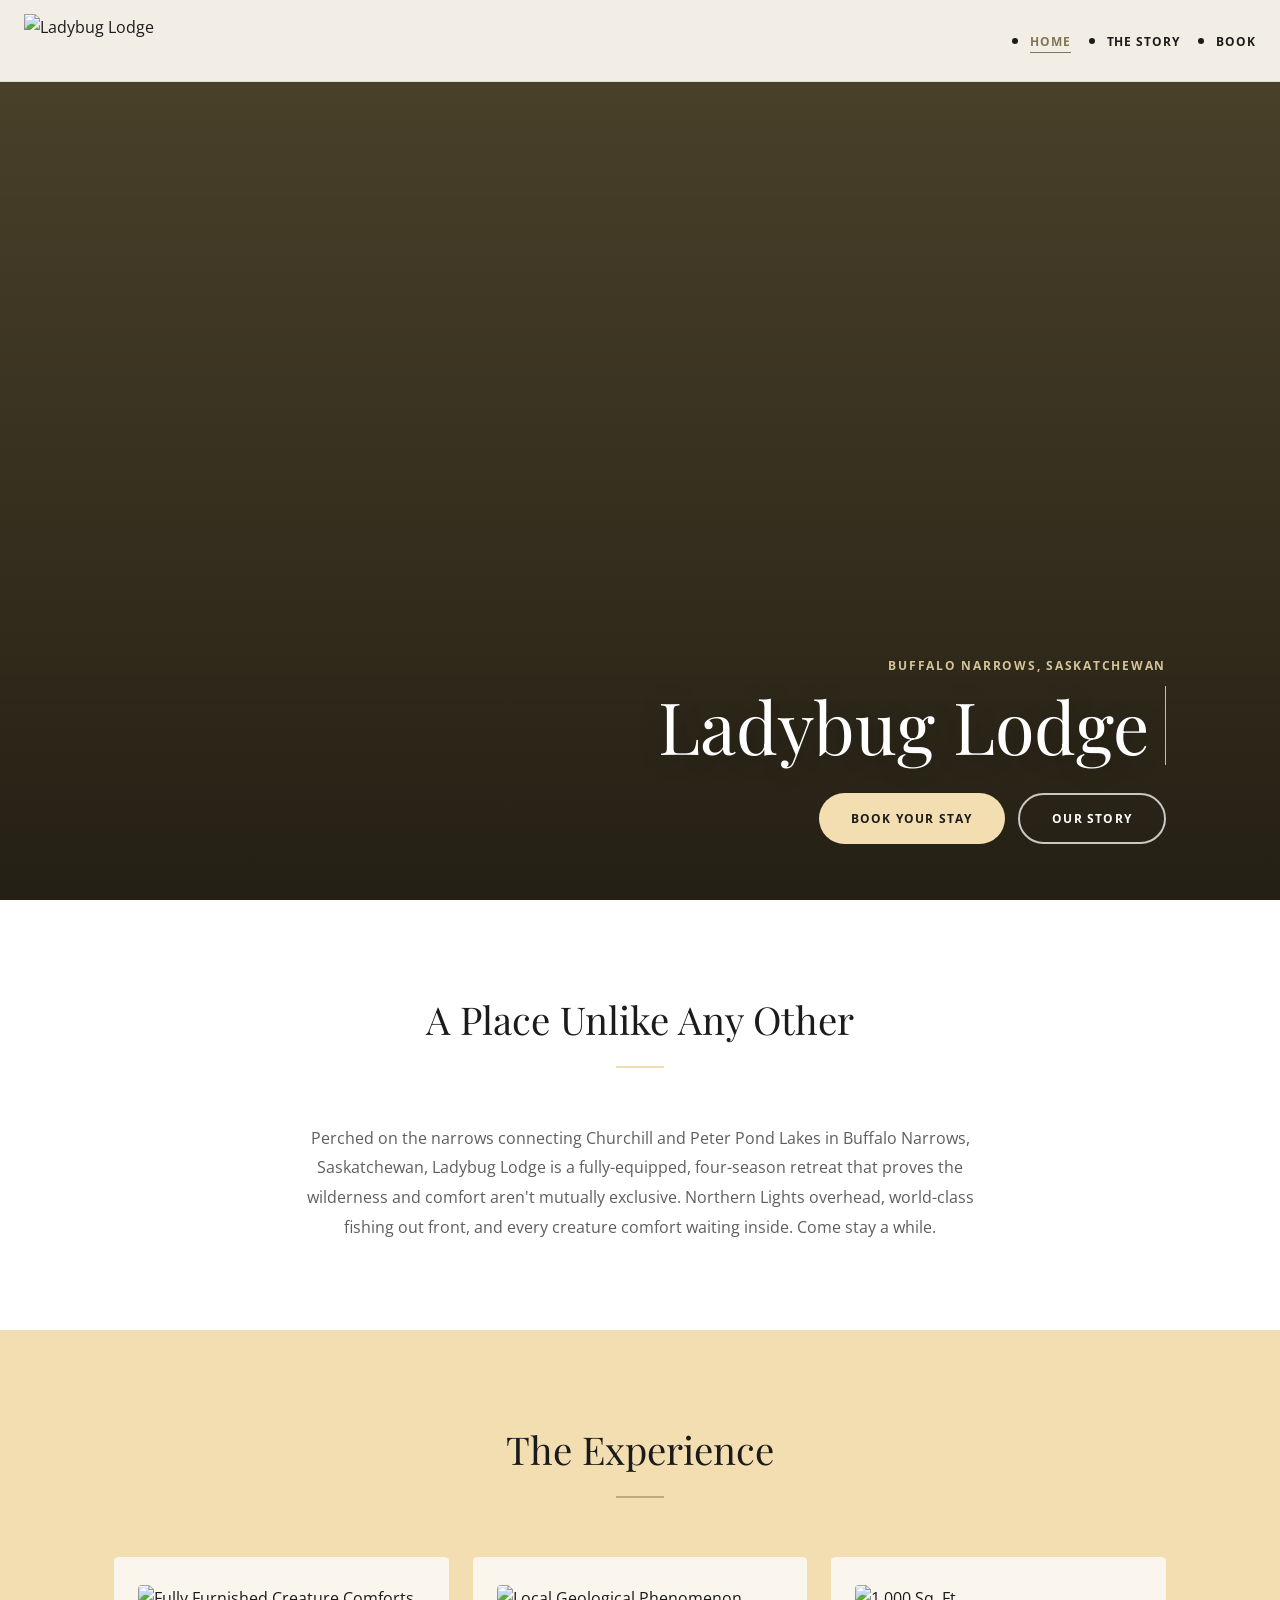
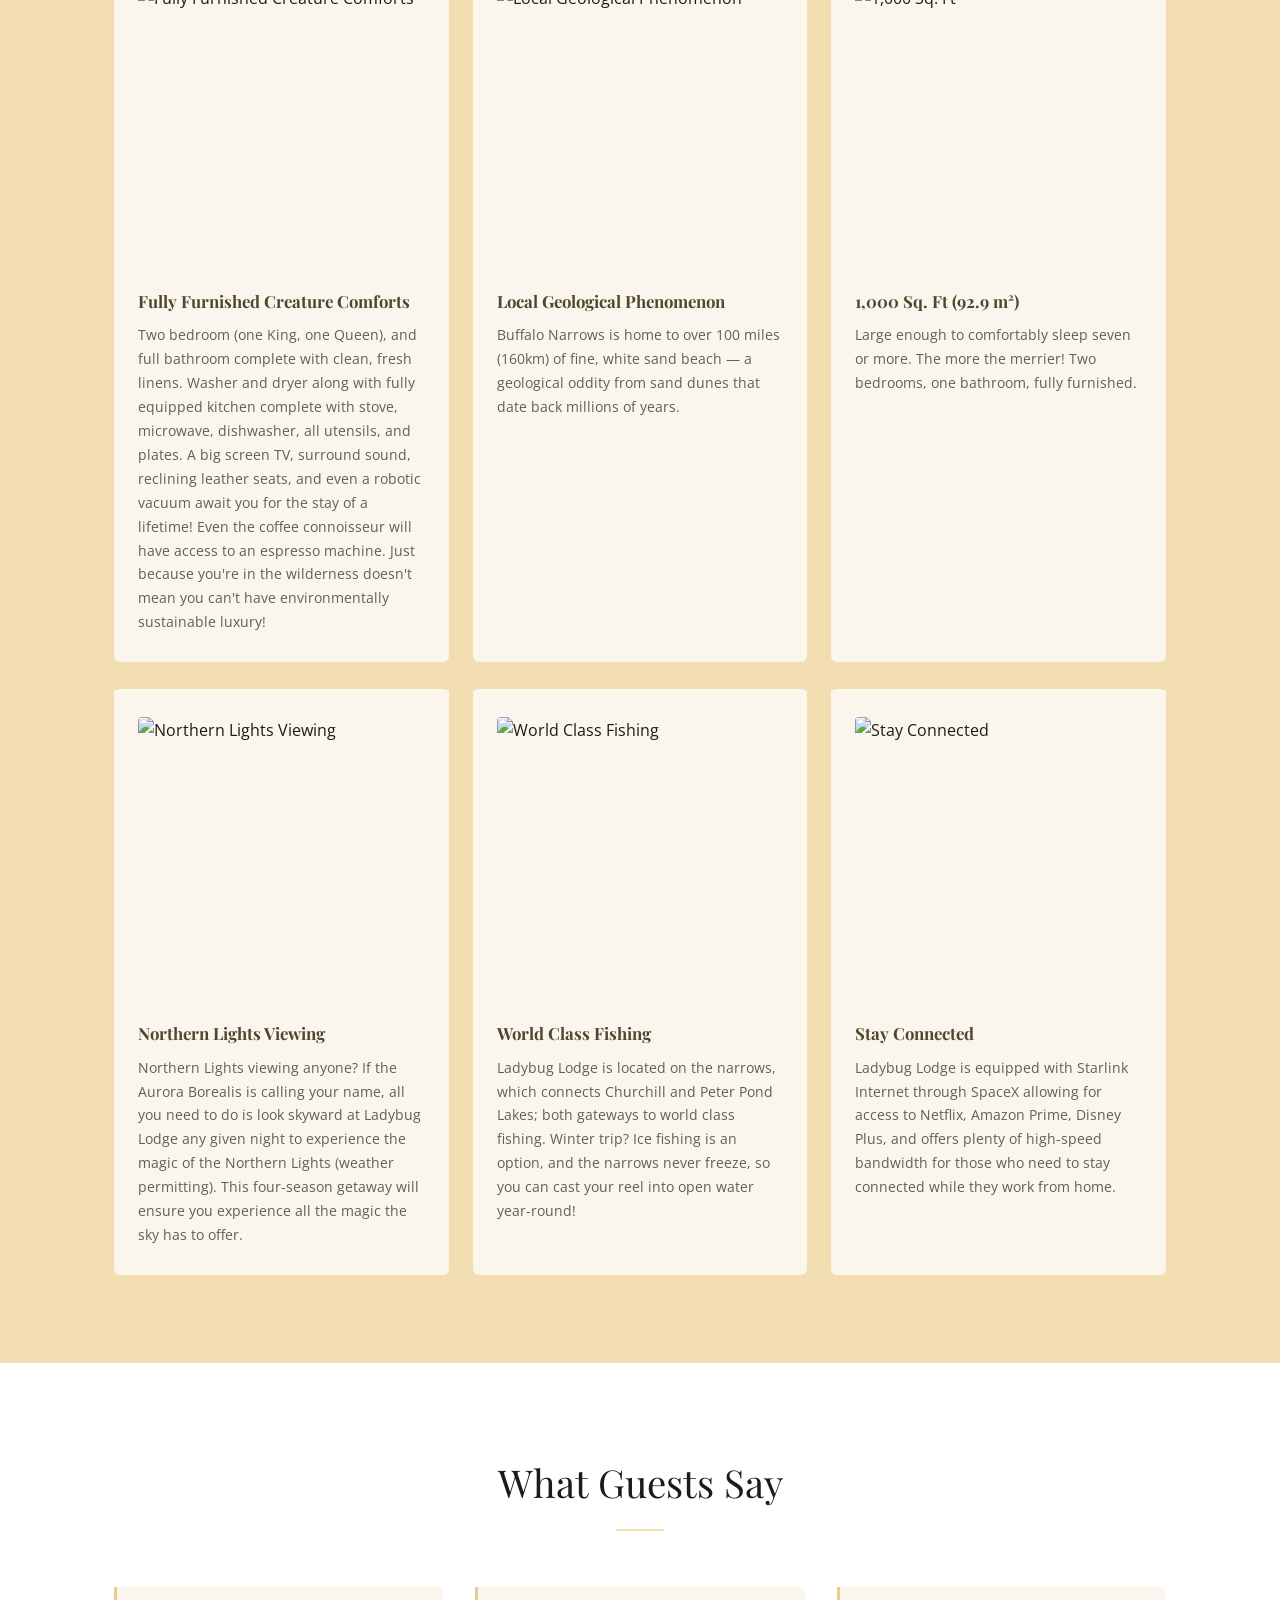
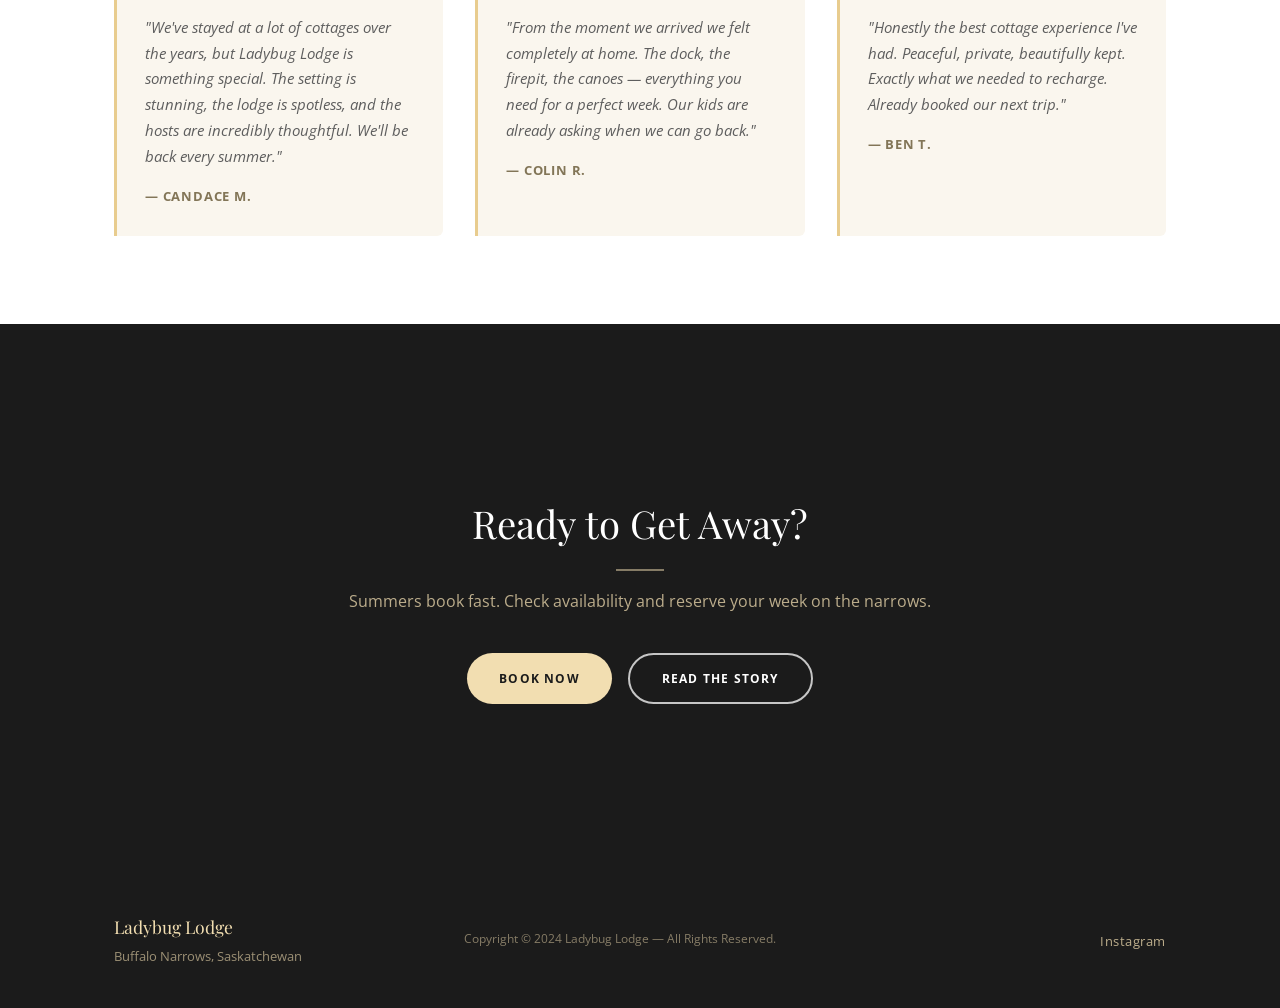
==== commit d4c0f247: "Add files via upload" ====
--- a/index.html
+++ b/index.html
@@ -161,8 +161,6 @@
         <p class="footer-address">Buffalo Narrows, Saskatchewan</p>
       </div>
       <p class="footer-copy">Copyright &copy; 2024 Ladybug Lodge &mdash; All Rights Reserved.</p>
-      <p class="footer-address">
-  <a href="https://chat.deepseek.com/share/6dr9b1ncgdfo831asr">.</a>
 </p>
 
       <div class="footer-social">
